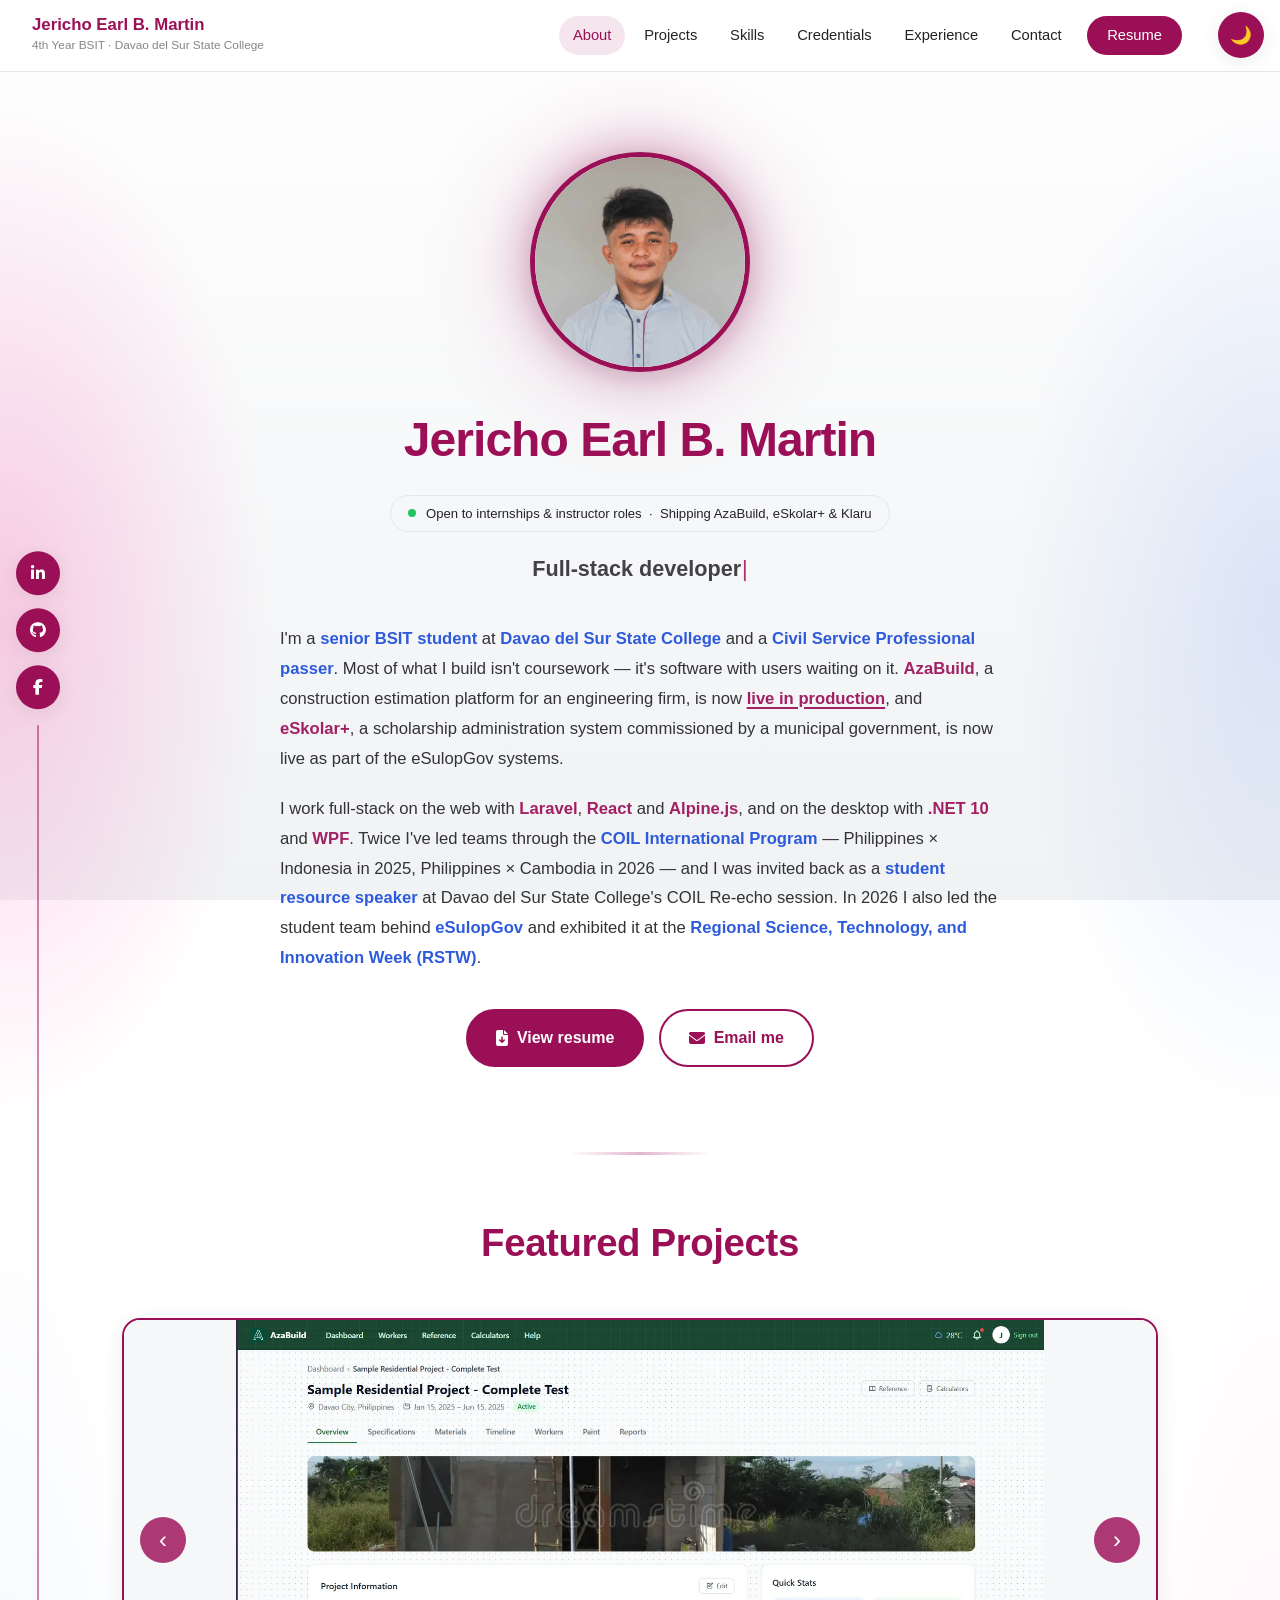
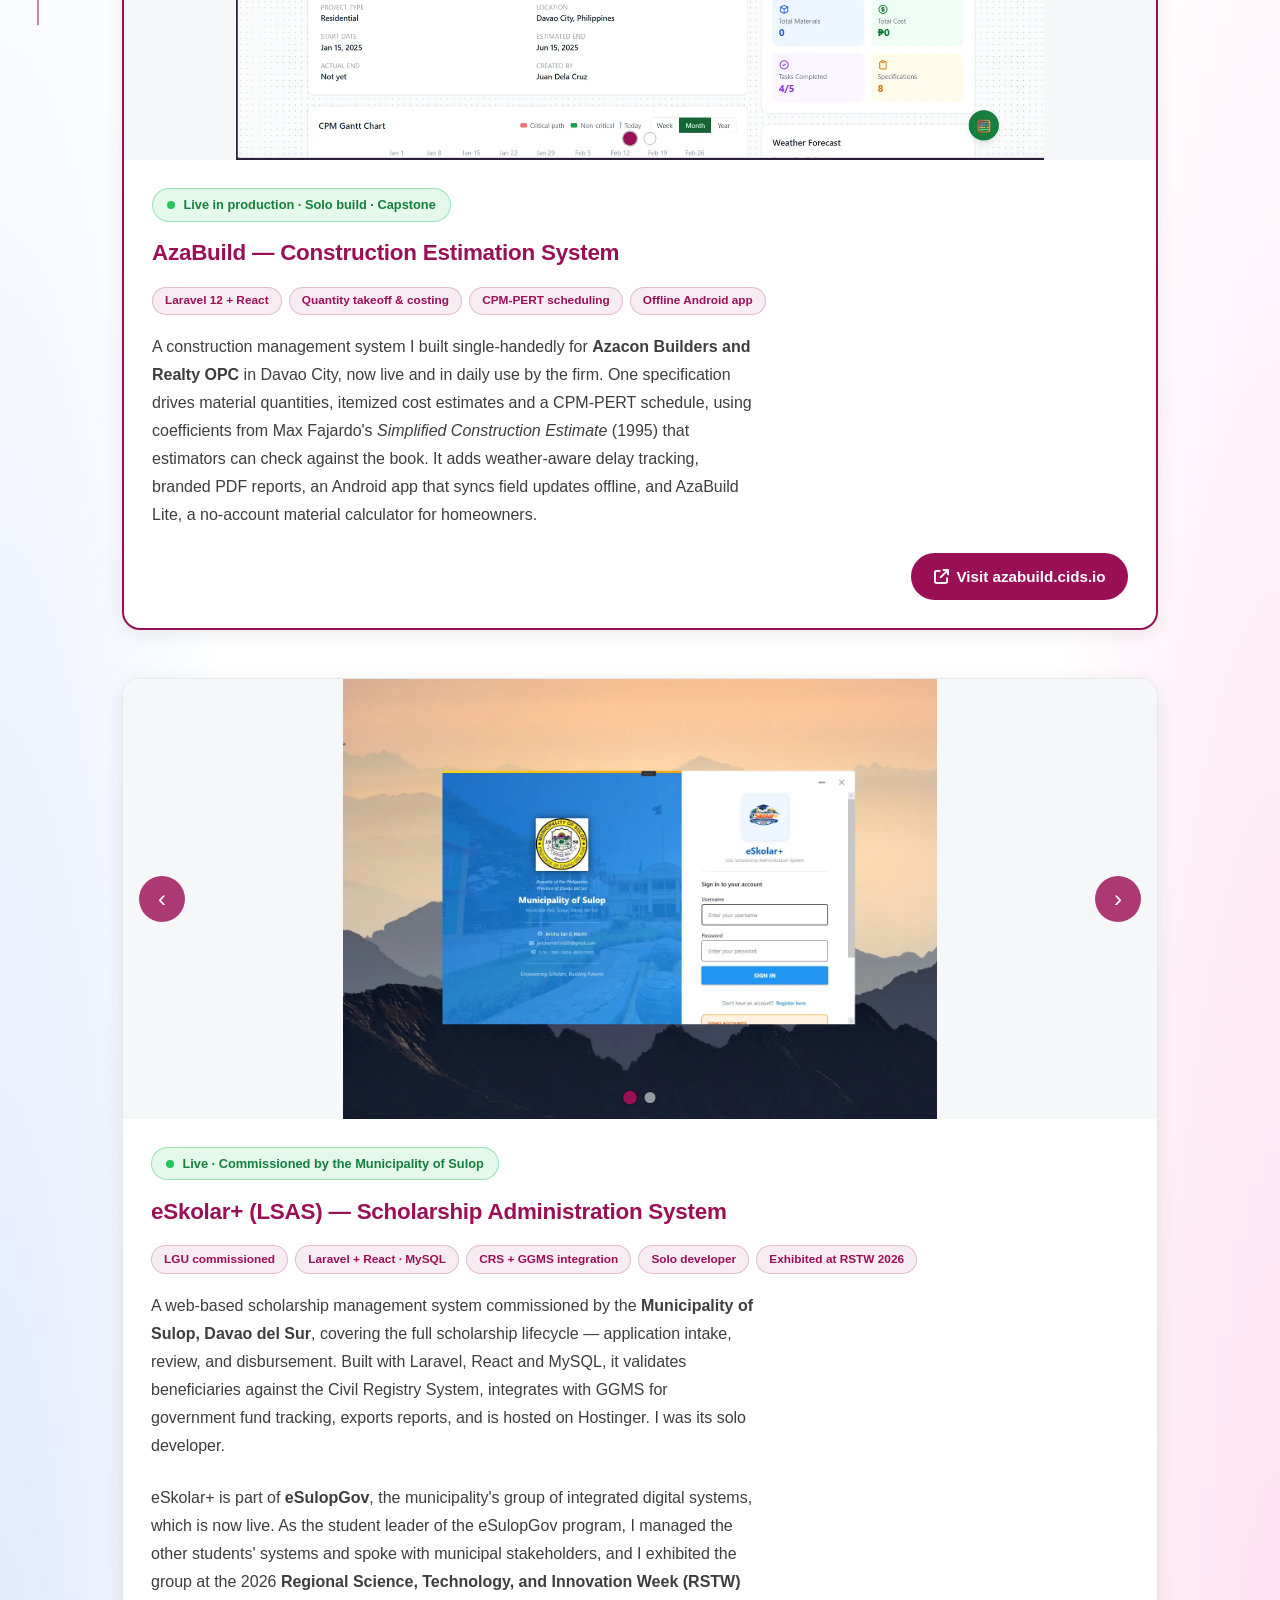
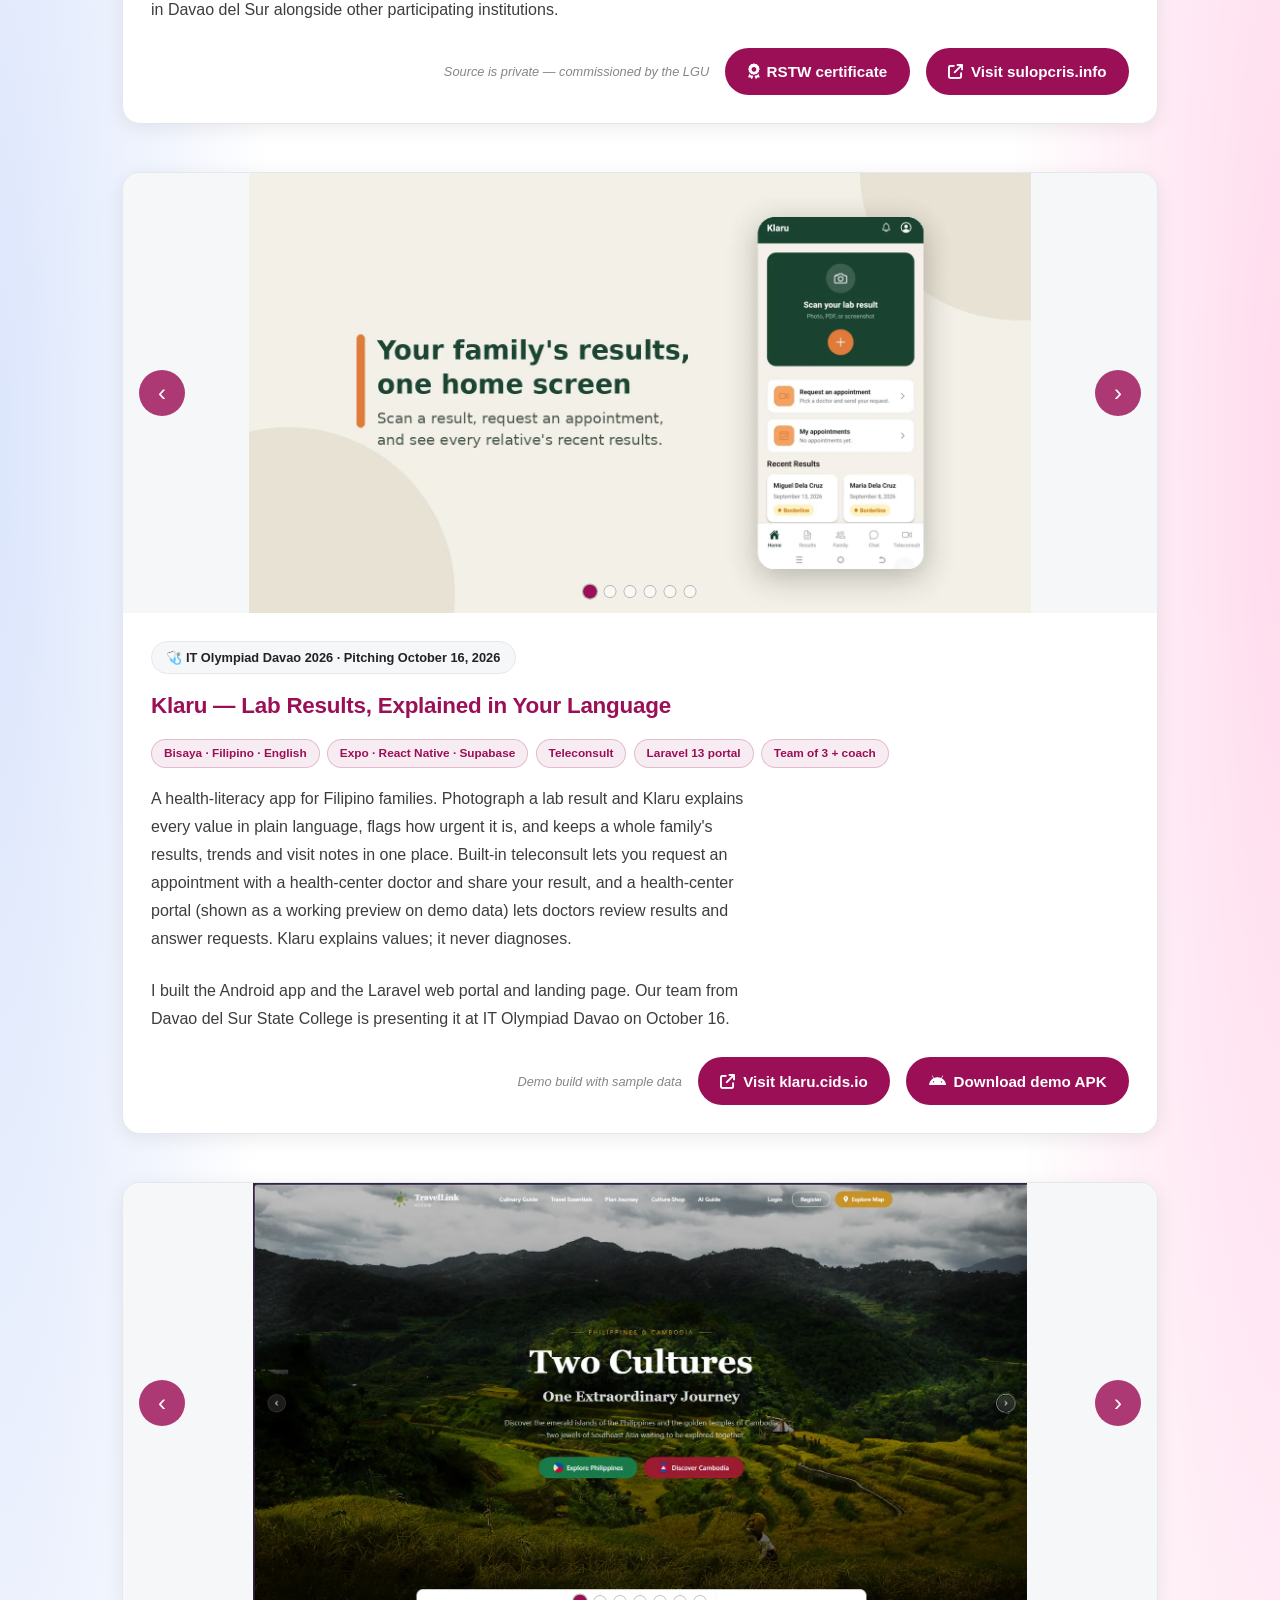
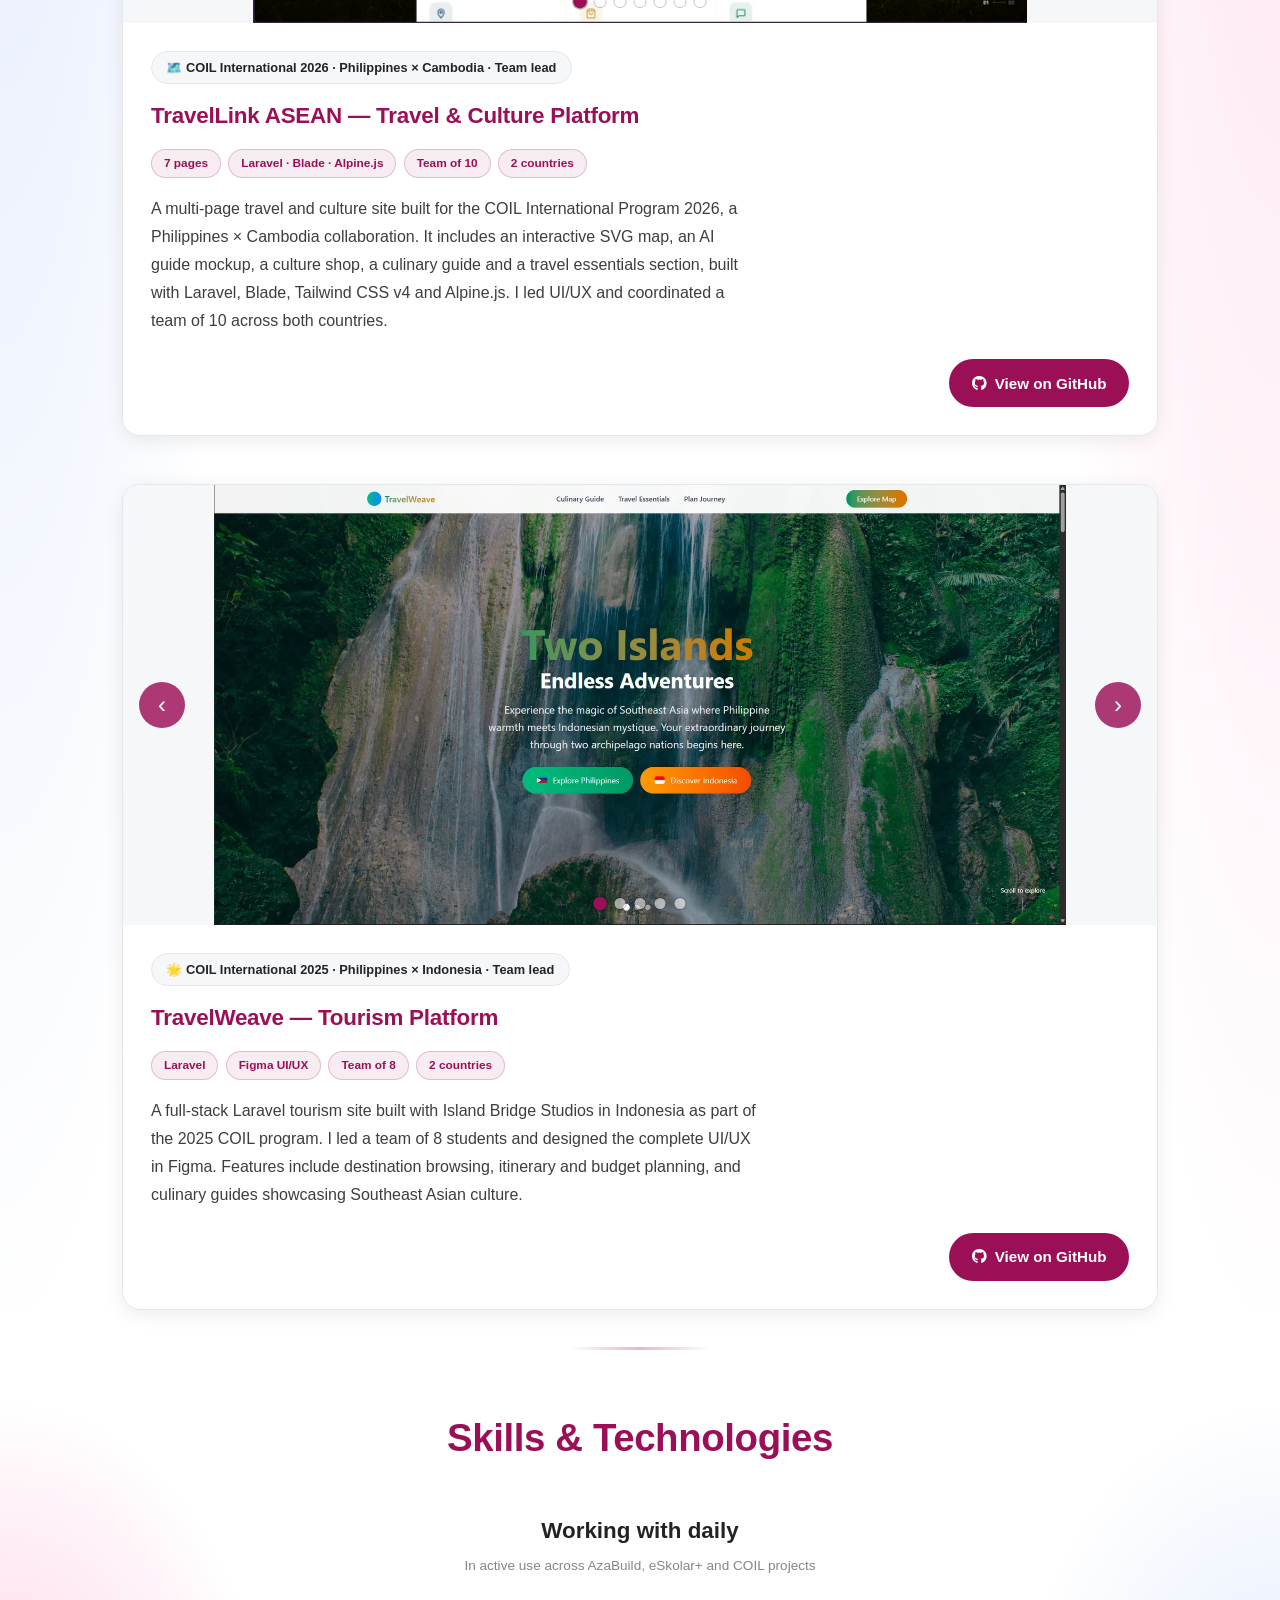
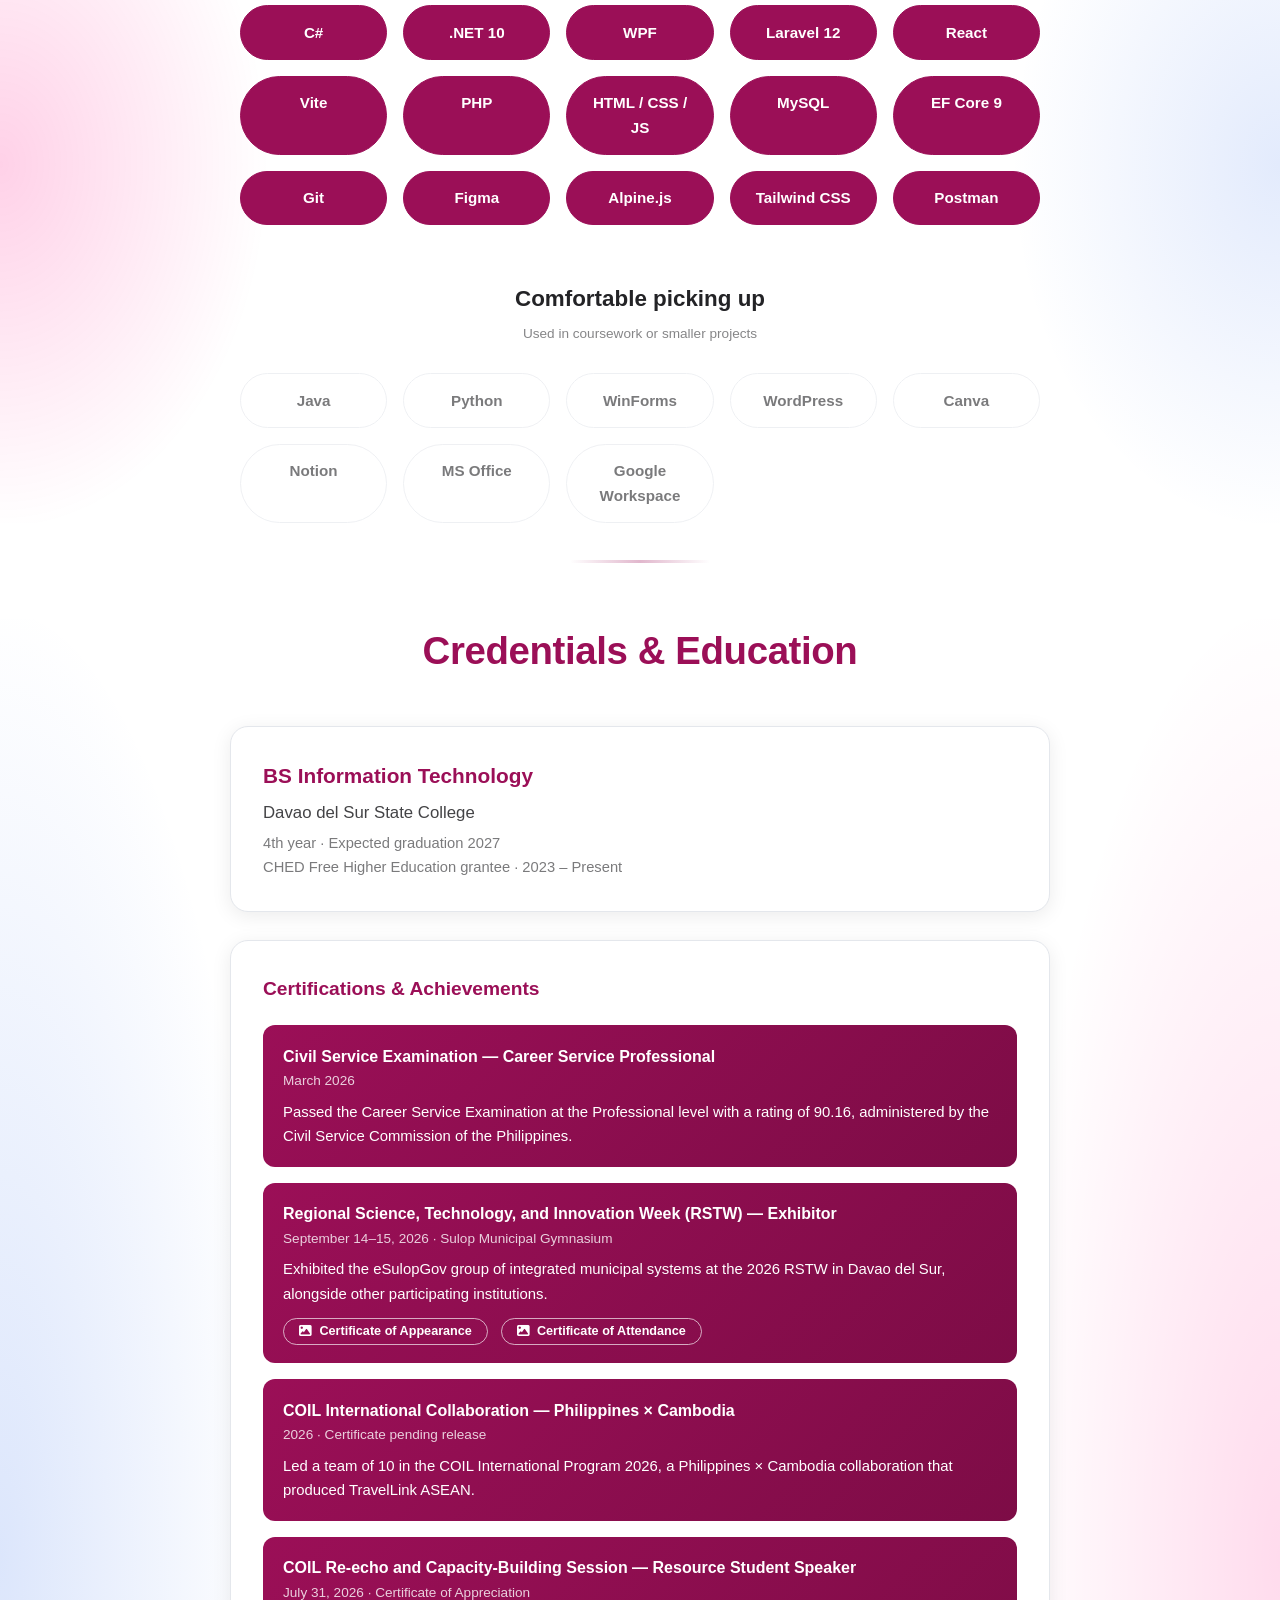
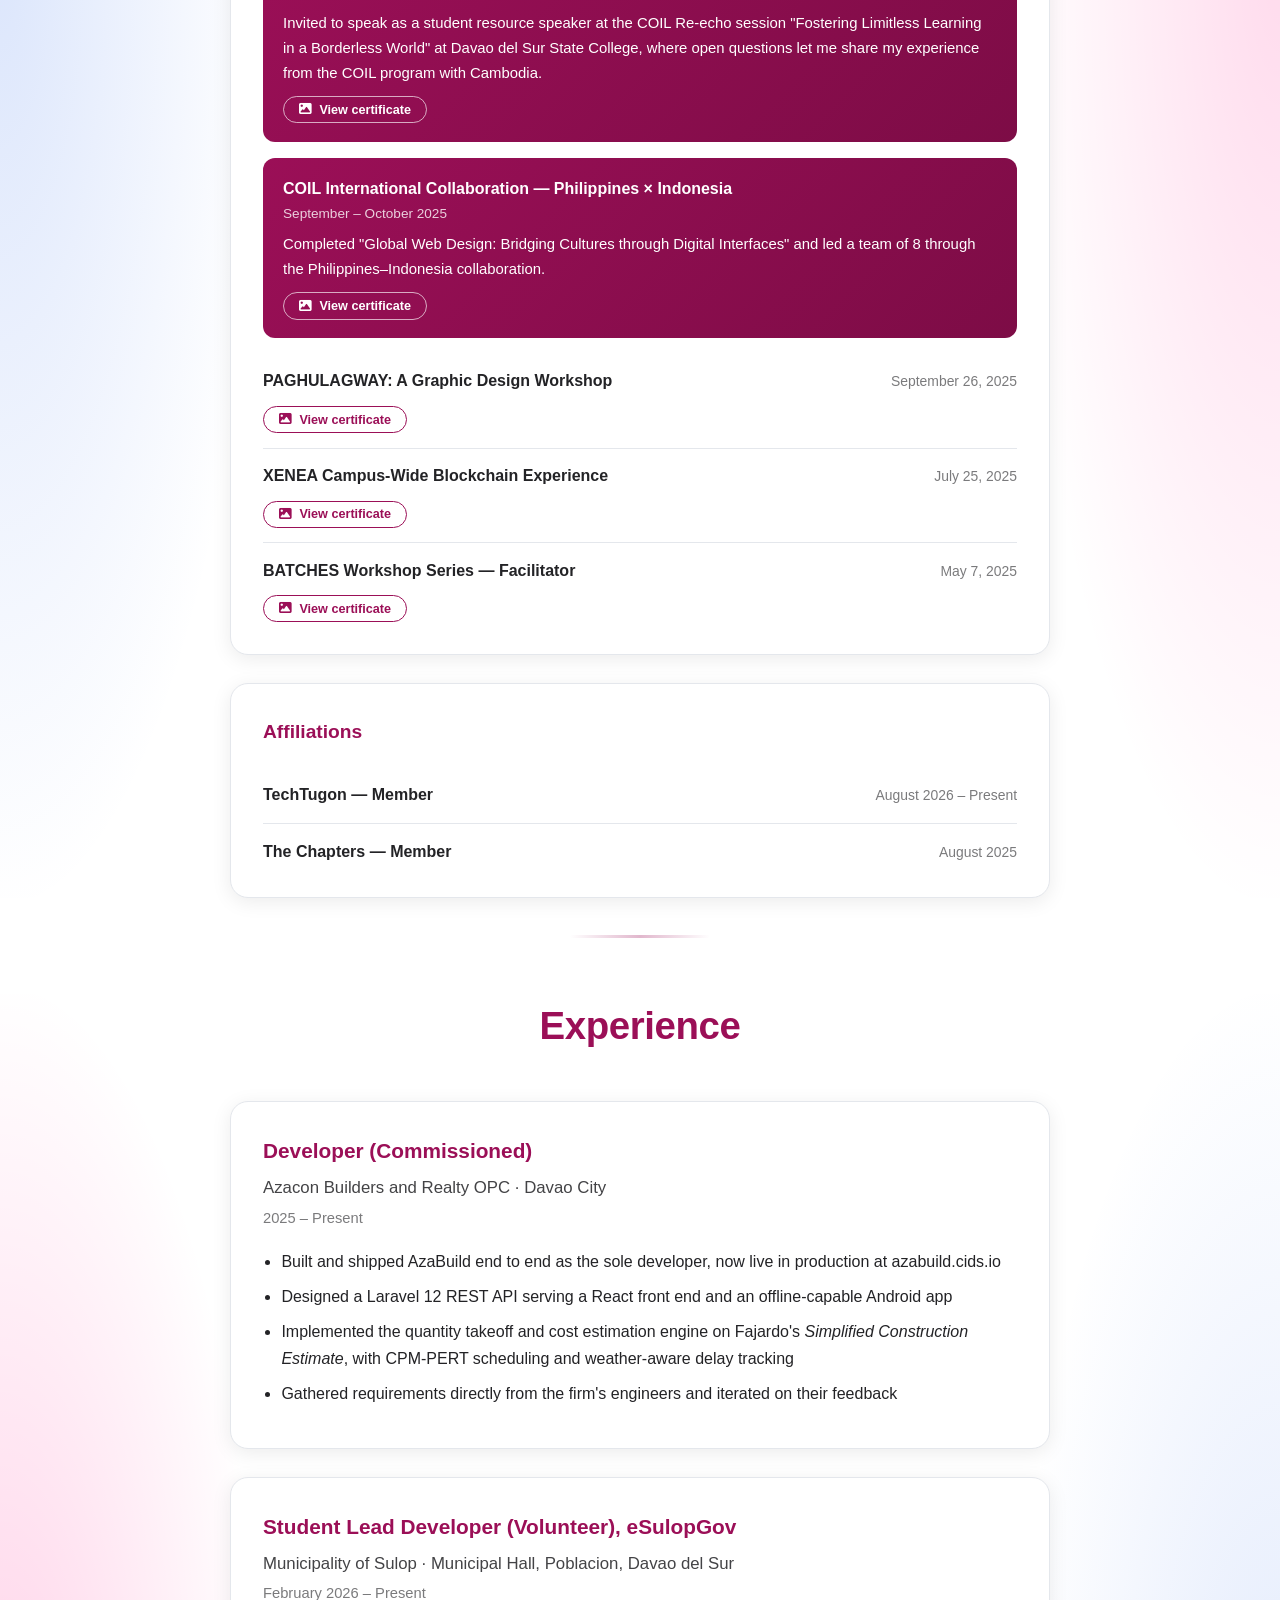
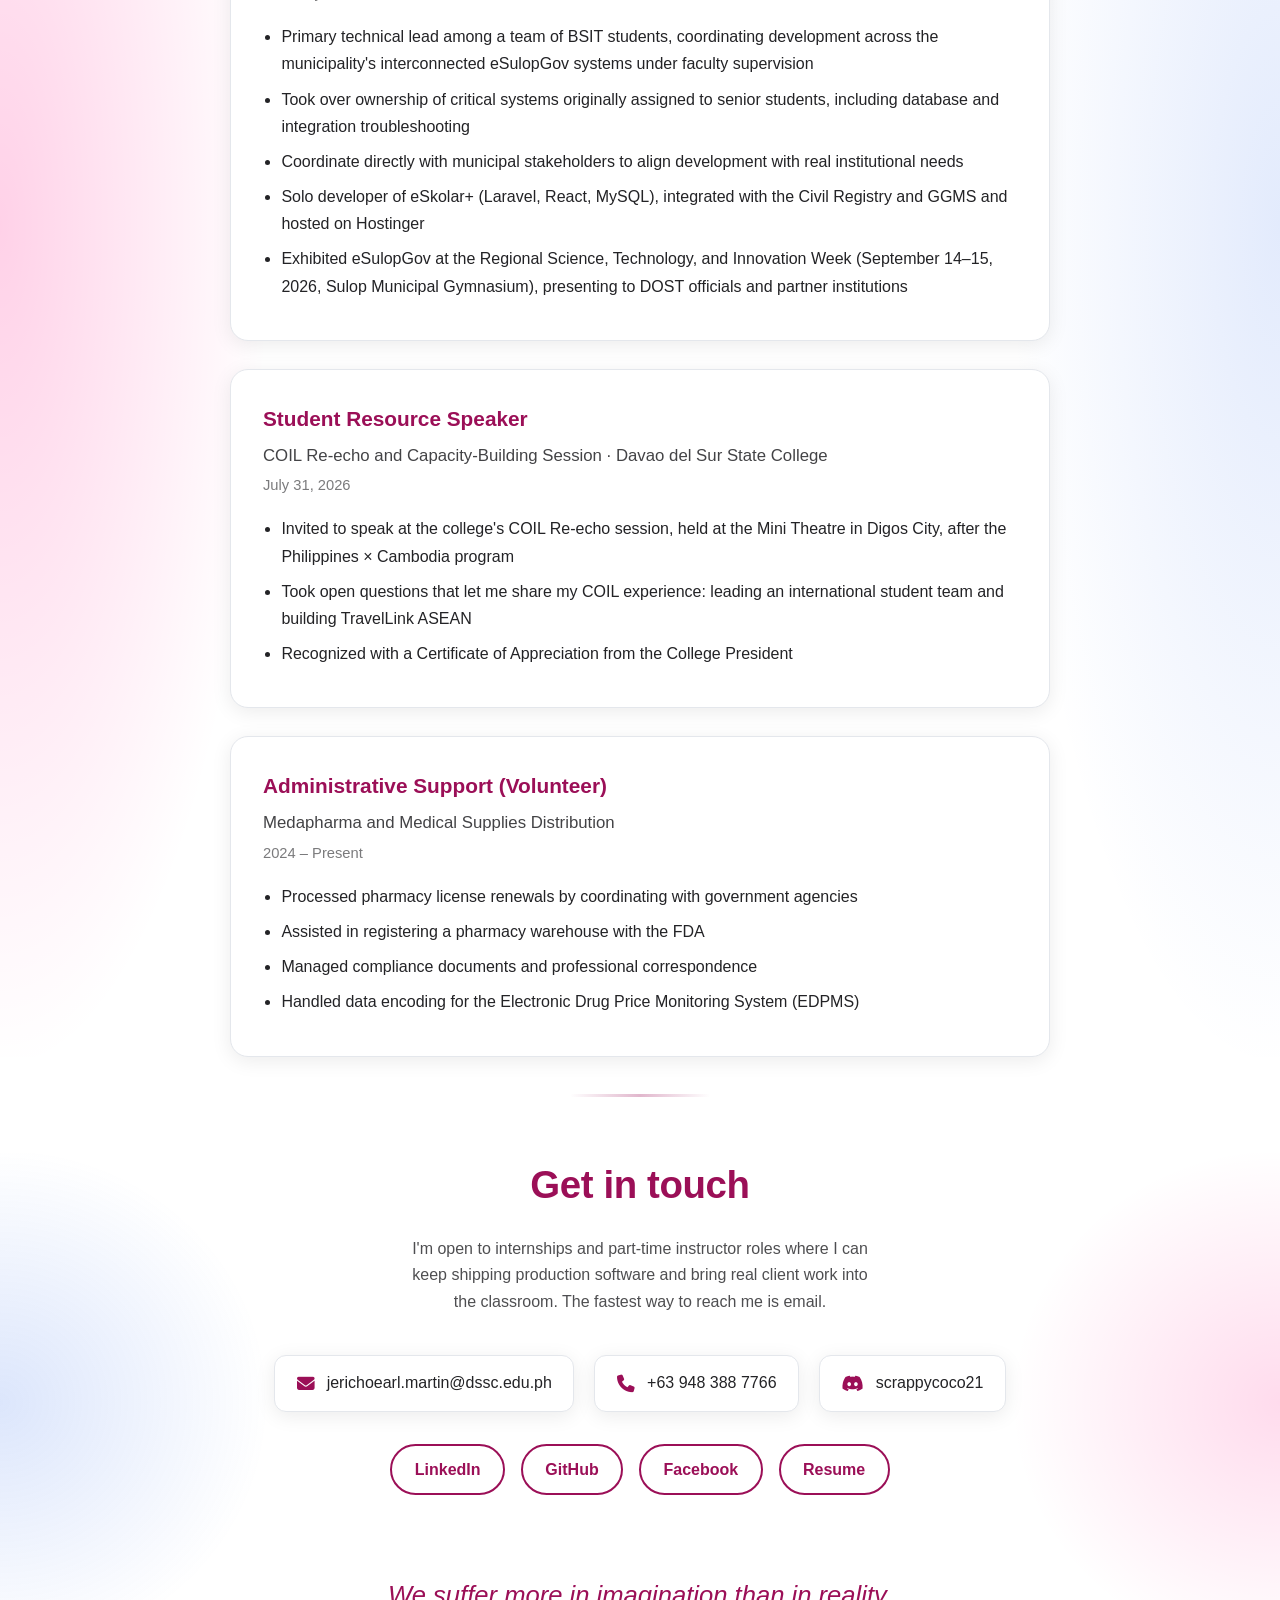
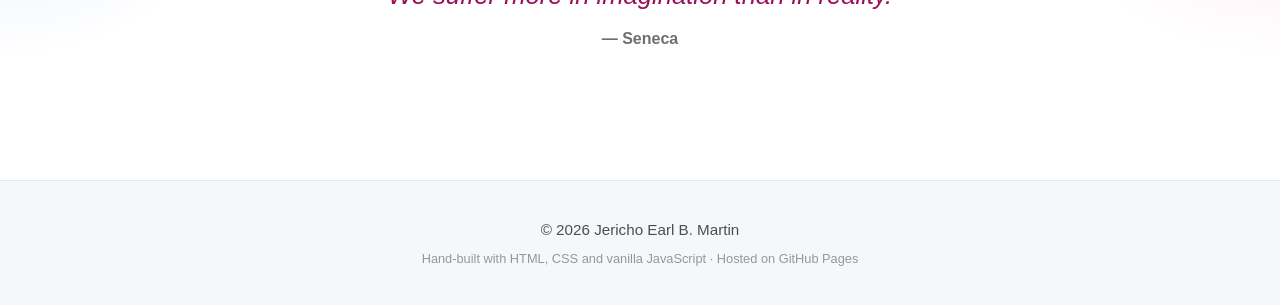
==== index.html @ 73b81e33 "Optimize and reorganize images into projects/ and certs/" ====
<!DOCTYPE html>
<html lang="en">

<head>
    <meta charset="UTF-8">
    <meta name="viewport" content="width=device-width, initial-scale=1.0">

    <title>Jericho Earl B. Martin — Full-Stack Developer & BSIT Student</title>
    <meta name="description"
        content="Portfolio of Jericho Earl B. Martin, a 4th-year BSIT student from Davao del Sur State College building production systems for a construction firm and a local government unit. Laravel, React, Alpine.js.">
    <meta name="author" content="Jericho Earl B. Martin">
    <link rel="canonical" href="https://martinnitram21.github.io/">

    <!-- Link preview (LinkedIn, Facebook, Messenger, X) -->
    <meta property="og:type" content="website">
    <meta property="og:title" content="Jericho Earl B. Martin — Full-Stack Developer & BSIT Student">
    <meta property="og:description"
        content="Building production systems for real clients: a construction estimation platform and an LGU scholarship system. Laravel · React · Alpine.js.">
    <meta property="og:image" content="resource/profile/portrait.jpg">
    <meta property="og:url" content="https://martinnitram21.github.io/">
    <meta name="twitter:card" content="summary_large_image">

    <!-- Inline favicon so there is no 404 and no extra file to host -->
    <link rel="icon"
        href="data:image/svg+xml,<svg xmlns='http://www.w3.org/2000/svg' viewBox='0 0 100 100'><rect width='100' height='100' rx='22' fill='%239b0f57'/><text x='50' y='71' font-size='58' font-family='Segoe UI,sans-serif' font-weight='700' fill='white' text-anchor='middle'>JM</text></svg>">

    <link rel="preconnect" href="https://cdnjs.cloudflare.com" crossorigin>
    <link rel="stylesheet" href="https://cdnjs.cloudflare.com/ajax/libs/font-awesome/6.4.0/css/all.min.css">
    <link rel="stylesheet" href="style.css">
</head>

<body>
    <a href="#main" class="skip-link">Skip to content</a>

    <!-- Navigation Bar -->
    <nav class="navbar" aria-label="Main">
        <div class="nav-brand">
            <a href="#hero">Jericho Earl B. Martin</a>
            <span class="nav-brand-sub">4th Year BSIT · Davao del Sur State College</span>
        </div>

        <button class="nav-toggle" id="navToggle" aria-expanded="false" aria-controls="navLinks"
            aria-label="Open menu">
            <i class="fas fa-bars" aria-hidden="true"></i>
        </button>

        <div class="nav-links" id="navLinks">
            <a href="#hero" class="nav-link">About</a>
            <a href="#projects" class="nav-link">Projects</a>
            <a href="#skills" class="nav-link">Skills</a>
            <a href="#certifications" class="nav-link">Credentials</a>
            <a href="#experience" class="nav-link">Experience</a>
            <a href="#contact" class="nav-link">Contact</a>
            <a href="resource/ResumeDA.pdf" class="nav-link resume-nav" target="_blank"
                rel="noopener noreferrer">Resume</a>
        </div>
    </nav>

    <!-- Theme Toggle -->
    <header class="header">
        <button class="theme-toggle" id="themeToggle" aria-label="Switch to dark theme" title="Switch theme">
            <span aria-hidden="true">🌙</span>
        </button>
    </header>

    <!-- Social Media Sidebar -->
    <nav class="social-sidebar" aria-label="Social profiles">
        <a href="https://www.linkedin.com/in/jericho-earl-martin-7262a8362/" class="social-link" title="LinkedIn"
            aria-label="LinkedIn profile" target="_blank" rel="noopener noreferrer">
            <i class="fab fa-linkedin-in" aria-hidden="true"></i>
        </a>
        <a href="https://github.com/Martinnitram21" class="social-link" title="GitHub" aria-label="GitHub profile"
            target="_blank" rel="noopener noreferrer">
            <i class="fab fa-github" aria-hidden="true"></i>
        </a>
        <a href="https://www.facebook.com/jericho.earl.martin/" class="social-link" title="Facebook"
            aria-label="Facebook profile" target="_blank" rel="noopener noreferrer">
            <i class="fab fa-facebook-f" aria-hidden="true"></i>
        </a>
    </nav>

    <main class="main-content" id="main">

        <!-- Hero -->
        <section class="hero section" id="hero">
            <div class="hero-content">
                <img src="resource/profile/portrait.jpg" alt="Portrait of Jericho Earl B. Martin" class="profile-picture"
                    width="250" height="250" fetchpriority="high">
                <h1>Jericho Earl B. Martin</h1>
                <div class="status-badge">
                    <span class="status-dot" aria-hidden="true"></span>
                    Open to internships &amp; instructor roles &nbsp;·&nbsp; Shipping AzaBuild, eSkolar+ &amp; Klaru
                </div>
                <p class="hero-role"><span id="typed-text"></span><span class="cursor" aria-hidden="true">|</span></p>

                <div class="hero-description">
                    <p>I'm a <span class="highlight-keyword">senior BSIT student</span> at
                        <span class="highlight-keyword">Davao del Sur State College</span> and a
                        <span class="highlight-keyword">Civil Service Professional passer</span>.
                        Most of what I build isn't coursework — it's software with users waiting on it.
                        <span class="highlight-tech">AzaBuild</span>, a construction estimation platform for an
                        engineering firm, is now
                        <a href="https://azabuild.cids.io" target="_blank" rel="noopener noreferrer"
                            class="inline-link">live in production</a>, and
                        <span class="highlight-tech">eSkolar+</span>, a scholarship administration system
                        commissioned by a municipal government, is now live as part of the eSulopGov systems.
                    </p>
                    <p>I work full-stack on the web with <span class="highlight-tech">Laravel</span>,
                        <span class="highlight-tech">React</span> and <span class="highlight-tech">Alpine.js</span>,
                        and on the desktop with <span class="highlight-tech">.NET 10</span> and
                        <span class="highlight-tech">WPF</span>. Twice I've led teams through the
                        <span class="highlight-keyword">COIL International Program</span> —
                        Philippines × Indonesia in 2025, Philippines × Cambodia in 2026 — and I was invited
                        back as a <span class="highlight-keyword">student resource speaker</span> at
                        Davao del Sur State College's COIL Re-echo session. In 2026 I also
                        led the student team behind <span class="highlight-keyword">eSulopGov</span> and exhibited
                        it at the <span class="highlight-keyword">Regional Science, Technology, and Innovation
                            Week (RSTW)</span>.
                    </p>
                </div>

                <div class="hero-actions">
                    <a href="resource/ResumeDA.pdf" class="btn btn-primary" target="_blank" rel="noopener noreferrer">
                        <i class="fas fa-file-arrow-down" aria-hidden="true"></i> View resume
                    </a>
                    <a href="mailto:jerichoearl.martin@dssc.edu.ph" class="btn btn-ghost">
                        <i class="fas fa-envelope" aria-hidden="true"></i> Email me
                    </a>
                </div>
            </div>
        </section>

        <!-- Projects -->
        <section class="projects section" id="projects">
            <h2 class="section-title">Featured Projects</h2>
            <div class="projects-grid">

                <!-- AzaBuild -->
                <article class="featured-project is-flagship">
                    <div class="project-carousel">
                        <div class="carousel-container" id="carousel-azabuild">
                            <div class="carousel-slide">
                                <img src="resource/projects/azabuild/azabuild-1.webp" alt="AzaBuild project dashboard" loading="lazy">
                            </div>
                            <div class="carousel-slide">
                                <img src="resource/projects/azabuild/azabuild-2.webp" alt="AzaBuild cost estimator screen" loading="lazy">
                            </div>
                        </div>
                        <button class="carousel-btn prev" data-carousel="azabuild" data-dir="-1"
                            aria-label="Previous AzaBuild screenshot">‹</button>
                        <button class="carousel-btn next" data-carousel="azabuild" data-dir="1"
                            aria-label="Next AzaBuild screenshot">›</button>
                        <div class="carousel-indicators" id="indicators-azabuild"></div>
                    </div>
                    <div class="project-content">
                        <span class="project-badge badge-live">
                            <span class="live-dot" aria-hidden="true"></span> Live in production · Solo build · Capstone
                        </span>
                        <h3 class="project-title">AzaBuild — Construction Estimation System</h3>
                        <div class="project-stats">
                            <span>Laravel 12 + React</span>
                            <span>Quantity takeoff &amp; costing</span>
                            <span>CPM-PERT scheduling</span>
                            <span>Offline Android app</span>
                        </div>
                        <p class="project-description">
                            A construction management system I built single-handedly for
                            <strong>Azacon Builders and Realty OPC</strong> in Davao City, now live and in daily
                            use by the firm. One specification drives material quantities, itemized cost estimates
                            and a CPM-PERT schedule, using coefficients from Max Fajardo's <em>Simplified
                                Construction Estimate</em> (1995) that estimators can check against the book. It adds
                            weather-aware delay tracking, branded PDF reports, an Android app that syncs field
                            updates offline, and AzaBuild Lite, a no-account material calculator for homeowners.
                        </p>
                        <div class="project-links">
                            <a href="https://azabuild.cids.io" class="project-link" target="_blank"
                                rel="noopener noreferrer">
                                <i class="fas fa-arrow-up-right-from-square" aria-hidden="true"></i> Visit azabuild.cids.io
                            </a>
                        </div>
                    </div>
                </article>

                <!-- eSkolar+ -->
                <article class="featured-project">
                    <div class="project-carousel">
                        <div class="carousel-container" id="carousel-eskolar">
                            <div class="carousel-slide">
                                <img src="resource/projects/eskolar/eskolar-1.webp" alt="eSkolar+ administrator dashboard" loading="lazy">
                            </div>
                            <div class="carousel-slide">
                                <img src="resource/projects/eskolar/eskolar-2.webp" alt="eSkolar+ disbursements screen" loading="lazy">
                            </div>
                        </div>
                        <button class="carousel-btn prev" data-carousel="eskolar" data-dir="-1"
                            aria-label="Previous eSkolar+ screenshot">‹</button>
                        <button class="carousel-btn next" data-carousel="eskolar" data-dir="1"
                            aria-label="Next eSkolar+ screenshot">›</button>
                        <div class="carousel-indicators" id="indicators-eskolar"></div>
                    </div>
                    <div class="project-content">
                        <span class="project-badge badge-live">
                            <span class="live-dot" aria-hidden="true"></span> Live · Commissioned by the Municipality of Sulop
                        </span>
                        <h3 class="project-title">eSkolar+ (LSAS) — Scholarship Administration System</h3>
                        <div class="project-stats">
                            <span>LGU commissioned</span>
                            <span>Laravel + React · MySQL</span>
                            <span>CRS + GGMS integration</span>
                            <span>Solo developer</span>
                            <span>Exhibited at RSTW 2026</span>
                        </div>
                        <p class="project-description">
                            A web-based scholarship management system commissioned by the
                            <strong>Municipality of Sulop, Davao del Sur</strong>, covering the full scholarship
                            lifecycle — application intake, review, and disbursement. Built with Laravel, React and
                            MySQL, it validates beneficiaries against the Civil Registry System, integrates with
                            GGMS for government fund tracking, exports reports, and is hosted on Hostinger. I was
                            its solo developer.
                        </p>
                        <p class="project-description">
                            eSkolar+ is part of <strong>eSulopGov</strong>, the municipality's group of integrated
                            digital systems, which is now live. As the student leader of the eSulopGov program, I
                            managed the other students' systems and spoke with municipal stakeholders, and I
                            exhibited the group at the 2026 <strong>Regional Science, Technology, and Innovation
                                Week (RSTW)</strong> in Davao del Sur alongside other participating institutions.
                        </p>
                        <div class="project-links">
                            <span class="repo-note">Source is private — commissioned by the LGU</span>
                            <a href="resource/certs/cert-rstw-appearance.webp" class="project-link" target="_blank"
                                rel="noopener noreferrer">
                                <i class="fas fa-award" aria-hidden="true"></i> RSTW certificate
                            </a>
                            <a href="https://sulopcris.info/" class="project-link" target="_blank"
                                rel="noopener noreferrer">
                                <i class="fas fa-arrow-up-right-from-square" aria-hidden="true"></i> Visit sulopcris.info
                            </a>
                        </div>
                    </div>
                </article>

                <!-- Klaru -->
                <article class="featured-project">
                    <div class="project-carousel">
                        <div class="carousel-container" id="carousel-klaru">
                            <div class="carousel-slide">
                                <img src="resource/projects/klaru/klaru-1.webp" alt="Klaru home screen with a scan button, appointment shortcuts and recent results for family members" loading="lazy">
                            </div>
                            <div class="carousel-slide">
                                <img src="resource/projects/klaru/klaru-2.webp" alt="Klaru scan screen with camera, gallery and PDF upload and optional questions before the test" loading="lazy">
                            </div>
                            <div class="carousel-slide">
                                <img src="resource/projects/klaru/klaru-3.webp" alt="Klaru result screen showing a summary and Critical urgency flags for fasting glucose and HbA1c" loading="lazy">
                            </div>
                            <div class="carousel-slide">
                                <img src="resource/projects/klaru/klaru-4.webp" alt="Klaru lab history with a fasting glucose trend chart and a doctor visit note" loading="lazy">
                            </div>
                            <div class="carousel-slide">
                                <img src="resource/projects/klaru/klaru-5.webp" alt="Klaru teleconsult screen listing an available doctor with a request appointment button" loading="lazy">
                            </div>
                            <div class="carousel-slide">
                                <img src="resource/projects/klaru/klaru-6.webp" alt="Klaru health-center portal review queue in Connected Mode preview with demo data" loading="lazy">
                            </div>
                        </div>
                        <button class="carousel-btn prev" data-carousel="klaru" data-dir="-1"
                            aria-label="Previous Klaru screenshot">‹</button>
                        <button class="carousel-btn next" data-carousel="klaru" data-dir="1"
                            aria-label="Next Klaru screenshot">›</button>
                        <div class="carousel-indicators" id="indicators-klaru"></div>
                    </div>
                    <div class="project-content">
                        <span class="project-badge">🩺 IT Olympiad Davao 2026 · Pitching October 16, 2026</span>
                        <h3 class="project-title">Klaru — Lab Results, Explained in Your Language</h3>
                        <div class="project-stats">
                            <span>Bisaya · Filipino · English</span>
                            <span>Expo · React Native · Supabase</span>
                            <span>Teleconsult</span>
                            <span>Laravel 13 portal</span>
                            <span>Team of 3 + coach</span>
                        </div>
                        <p class="project-description">
                            A health-literacy app for Filipino families. Photograph a lab result and Klaru explains
                            every value in plain language, flags how urgent it is, and keeps a whole family's results,
                            trends and visit notes in one place. Built-in teleconsult lets you request an appointment
                            with a health-center doctor and share your result, and a health-center portal (shown
                            as a working preview on demo data) lets doctors review results and answer requests.
                            Klaru explains values; it never diagnoses.
                        </p>
                        <p class="project-description">
                            I built the Android app and the Laravel web portal and landing page. Our team from Davao
                            del Sur State College is presenting it at IT Olympiad Davao on October 16.
                        </p>
                        <div class="project-links">
                            <span class="repo-note">Demo build with sample data</span>
                            <a href="https://klaru.cids.io" class="project-link" target="_blank"
                                rel="noopener noreferrer">
                                <i class="fas fa-arrow-up-right-from-square" aria-hidden="true"></i> Visit klaru.cids.io
                            </a>
                            <a href="https://github.com/Martinnitram21/klaru-releases/releases/download/v1.0.0/klaru.apk"
                                class="project-link" rel="noopener noreferrer">
                                <i class="fab fa-android" aria-hidden="true"></i> Download demo APK
                            </a>
                        </div>
                    </div>
                </article>

                <!-- TravelLink ASEAN -->
                <article class="featured-project">
                    <div class="project-carousel">
                        <div class="carousel-container" id="carousel-travellink">
                            <div class="carousel-slide">
                                <img src="resource/projects/travellink/travellink-1.webp" alt="TravelLink ASEAN homepage" loading="lazy">
                            </div>
                            <div class="carousel-slide">
                                <img src="resource/projects/travellink/travellink-2.webp" alt="TravelLink ASEAN culinary guide"
                                    loading="lazy">
                            </div>
                            <div class="carousel-slide">
                                <img src="resource/projects/travellink/travellink-3.webp" alt="TravelLink ASEAN interactive map"
                                    loading="lazy">
                            </div>
                            <div class="carousel-slide">
                                <img src="resource/projects/travellink/travellink-4.webp" alt="TravelLink ASEAN culture shop"
                                    loading="lazy">
                            </div>
                            <div class="carousel-slide">
                                <img src="resource/projects/travellink/travellink-5.webp" alt="TravelLink ASEAN AI guide" loading="lazy">
                            </div>
                            <div class="carousel-slide">
                                <img src="resource/projects/travellink/travellink-6.webp" alt="TravelLink ASEAN journey planner"
                                    loading="lazy">
                            </div>
                            <div class="carousel-slide">
                                <img src="resource/projects/travellink/travellink-7.webp" alt="TravelLink ASEAN travel essentials"
                                    loading="lazy">
                            </div>
                        </div>
                        <button class="carousel-btn prev" data-carousel="travellink" data-dir="-1"
                            aria-label="Previous TravelLink screenshot">‹</button>
                        <button class="carousel-btn next" data-carousel="travellink" data-dir="1"
                            aria-label="Next TravelLink screenshot">›</button>
                        <div class="carousel-indicators" id="indicators-travellink"></div>
                    </div>
                    <div class="project-content">
                        <span class="project-badge">🗺️ COIL International 2026 · Philippines × Cambodia · Team
                            lead</span>
                        <h3 class="project-title">TravelLink ASEAN — Travel &amp; Culture Platform</h3>
                        <div class="project-stats">
                            <span>7 pages</span>
                            <span>Laravel · Blade · Alpine.js</span>
                            <span>Team of 10</span>
                            <span>2 countries</span>
                        </div>
                        <p class="project-description">
                            A multi-page travel and culture site built for the COIL International Program 2026,
                            a Philippines × Cambodia collaboration. It includes an interactive SVG map, an AI
                            guide mockup, a culture shop, a culinary guide and a travel essentials section,
                            built with Laravel, Blade, Tailwind CSS v4 and Alpine.js. I led UI/UX and
                            coordinated a team of 10 across both countries.
                        </p>
                        <div class="project-links">
                            <a href="https://github.com/Martinnitram21" class="project-link" target="_blank"
                                rel="noopener noreferrer">
                                <i class="fab fa-github" aria-hidden="true"></i> View on GitHub
                            </a>
                        </div>
                    </div>
                </article>

                <!-- TravelWeave -->
                <article class="featured-project">
                    <div class="project-carousel">
                        <div class="carousel-container" id="carousel-travelweave">
                            <div class="carousel-slide">
                                <img src="resource/projects/travelweave/travelweave-1.webp" alt="TravelWeave homepage" loading="lazy">
                            </div>
                            <div class="carousel-slide">
                                <img src="resource/projects/travelweave/travelweave-2.webp" alt="TravelWeave destinations" loading="lazy">
                            </div>
                            <div class="carousel-slide">
                                <img src="resource/projects/travelweave/travelweave-3.webp" alt="TravelWeave itinerary planner"
                                    loading="lazy">
                            </div>
                            <div class="carousel-slide">
                                <img src="resource/projects/travelweave/travelweave-4.webp" alt="TravelWeave culinary guide" loading="lazy">
                            </div>
                            <div class="carousel-slide">
                                <img src="resource/projects/travelweave/travelweave-5.webp" alt="TravelWeave map" loading="lazy">
                            </div>
                        </div>
                        <button class="carousel-btn prev" data-carousel="travelweave" data-dir="-1"
                            aria-label="Previous TravelWeave screenshot">‹</button>
                        <button class="carousel-btn next" data-carousel="travelweave" data-dir="1"
                            aria-label="Next TravelWeave screenshot">›</button>
                        <div class="carousel-indicators" id="indicators-travelweave"></div>
                    </div>
                    <div class="project-content">
                        <span class="project-badge">🌟 COIL International 2025 · Philippines × Indonesia · Team
                            lead</span>
                        <h3 class="project-title">TravelWeave — Tourism Platform</h3>
                        <div class="project-stats">
                            <span>Laravel</span>
                            <span>Figma UI/UX</span>
                            <span>Team of 8</span>
                            <span>2 countries</span>
                        </div>
                        <p class="project-description">
                            A full-stack Laravel tourism site built with Island Bridge Studios in Indonesia as
                            part of the 2025 COIL program. I led a team of 8 students and designed the complete
                            UI/UX in Figma. Features include destination browsing, itinerary and budget
                            planning, and culinary guides showcasing Southeast Asian culture.
                        </p>
                        <div class="project-links">
                            <a href="https://github.com/Lanxxxe/coil-project" class="project-link" target="_blank"
                                rel="noopener noreferrer">
                                <i class="fab fa-github" aria-hidden="true"></i> View on GitHub
                            </a>
                        </div>
                    </div>
                </article>

            </div>
        </section>

        <!-- Skills -->
        <section class="skills section" id="skills">
            <h2 class="section-title">Skills &amp; Technologies</h2>

            <div class="skill-category">
                <h3 class="category-title">Working with daily</h3>
                <p class="category-subtitle">In active use across AzaBuild, eSkolar+ and COIL projects</p>
                <div class="skills-grid">
                    <div class="skill-tag">C#</div>
                    <div class="skill-tag">.NET 10</div>
                    <div class="skill-tag">WPF</div>
                    <div class="skill-tag">Laravel 12</div>
                    <div class="skill-tag">React</div>
                    <div class="skill-tag">Vite</div>
                    <div class="skill-tag">PHP</div>
                    <div class="skill-tag">HTML / CSS / JS</div>
                    <div class="skill-tag">MySQL</div>
                    <div class="skill-tag">EF Core 9</div>
                    <div class="skill-tag">Git</div>
                    <div class="skill-tag">Figma</div>
                    <div class="skill-tag">Alpine.js</div>
                    <div class="skill-tag">Tailwind CSS</div>
                    <div class="skill-tag">Postman</div>
                </div>
            </div>

            <div class="skill-category">
                <h3 class="category-title">Comfortable picking up</h3>
                <p class="category-subtitle">Used in coursework or smaller projects</p>
                <div class="skills-grid">
                    <div class="skill-tag muted">Java</div>
                    <div class="skill-tag muted">Python</div>
                    <div class="skill-tag muted">WinForms</div>
                    <div class="skill-tag muted">WordPress</div>
                    <div class="skill-tag muted">Canva</div>
                    <div class="skill-tag muted">Notion</div>
                    <div class="skill-tag muted">MS Office</div>
                    <div class="skill-tag muted">Google Workspace</div>
                </div>
            </div>
        </section>

        <!-- Certifications & Education -->
        <section class="education section" id="certifications">
            <h2 class="section-title">Credentials &amp; Education</h2>
            <div class="education-content">

                <div class="education-item">
                    <div class="education-header">
                        <div class="education-degree">BS Information Technology</div>
                        <div class="education-school">Davao del Sur State College</div>
                        <div class="education-date">4th year · Expected graduation 2027</div>
                        <div class="education-date">CHED Free Higher Education grantee · 2023 – Present</div>
                    </div>
                </div>

                <div class="education-item">
                    <div class="certifications">
                        <h3>Certifications &amp; Achievements</h3>

                        <div class="cert-item cert-highlight">
                            <div class="cert-name">Civil Service Examination — Career Service Professional</div>
                            <div class="cert-date">March 2026</div>
                            <p class="cert-blurb">
                                Passed the Career Service Examination at the Professional level with a rating of
                                90.16, administered by the Civil Service Commission of the Philippines.
                            </p>
                        </div>

                        <div class="cert-item cert-highlight">
                            <div class="cert-name">Regional Science, Technology, and Innovation Week (RSTW) — Exhibitor</div>
                            <div class="cert-date">September 14–15, 2026 · Sulop Municipal Gymnasium</div>
                            <p class="cert-blurb">
                                Exhibited the eSulopGov group of integrated municipal systems at the 2026 RSTW in
                                Davao del Sur, alongside other participating institutions.
                            </p>
                            <button class="cert-view-btn" type="button"
                                data-cert-src="resource/certs/cert-rstw-appearance.webp"
                                data-cert-caption="Certificate of Appearance — 2026 Regional Science, Technology, and Innovation Week in Davao del Sur">
                                <i class="fas fa-image" aria-hidden="true"></i> Certificate of Appearance
                            </button>
                            <button class="cert-view-btn" type="button"
                                data-cert-src="resource/certs/cert-rstw-attendance.webp"
                                data-cert-caption="Certificate of Attendance — 2026 Regional Science, Technology, and Innovation Week in Davao del Sur">
                                <i class="fas fa-image" aria-hidden="true"></i> Certificate of Attendance
                            </button>
                        </div>

                        <div class="cert-item cert-highlight">
                            <div class="cert-name">COIL International Collaboration — Philippines × Cambodia</div>
                            <div class="cert-date">2026 · Certificate pending release</div>
                            <p class="cert-blurb">
                                Led a team of 10 in the COIL International Program 2026, a Philippines × Cambodia
                                collaboration that produced TravelLink ASEAN.
                            </p>
                        </div>

                        <div class="cert-item cert-highlight">
                            <div class="cert-name">COIL Re-echo and Capacity-Building Session — Resource Student Speaker</div>
                            <div class="cert-date">July 31, 2026 · Certificate of Appreciation</div>
                            <p class="cert-blurb">
                                Invited to speak as a student resource speaker at the COIL Re-echo session
                                &quot;Fostering Limitless Learning in a Borderless World&quot; at Davao del Sur State
                                College, where open questions let me share my experience from the COIL program with
                                Cambodia.
                            </p>
                            <button class="cert-view-btn" type="button"
                                data-cert-src="resource/certs/cert-re-echo.webp"
                                data-cert-caption="COIL Re-echo and Capacity-Building Session · Resource Student Speaker · July 31, 2026">
                                <i class="fas fa-image" aria-hidden="true"></i> View certificate
                            </button>
                        </div>

                        <div class="cert-item cert-highlight">
                            <div class="cert-name">COIL International Collaboration — Philippines × Indonesia</div>
                            <div class="cert-date">September – October 2025</div>
                            <p class="cert-blurb">
                                Completed "Global Web Design: Bridging Cultures through Digital Interfaces" and
                                led a team of 8 through the Philippines–Indonesia collaboration.
                            </p>
                            <button class="cert-view-btn" type="button"
                                data-cert-src="resource/certs/cert-coil-2025.webp"
                                data-cert-caption="COIL International Collaboration · September–October 2025">
                                <i class="fas fa-image" aria-hidden="true"></i> View certificate
                            </button>
                        </div>

                        <div class="cert-item">
                            <div class="cert-row">
                                <span class="cert-name">PAGHULAGWAY: A Graphic Design Workshop</span>
                                <span class="cert-date">September 26, 2025</span>
                            </div>
                            <button class="cert-view-btn" type="button"
                                data-cert-src="resource/certs/cert-paghulagway.webp"
                                data-cert-caption="PAGHULAGWAY: A Graphic Design Workshop · September 26, 2025">
                                <i class="fas fa-image" aria-hidden="true"></i> View certificate
                            </button>
                        </div>

                        <div class="cert-item">
                            <div class="cert-row">
                                <span class="cert-name">XENEA Campus-Wide Blockchain Experience</span>
                                <span class="cert-date">July 25, 2025</span>
                            </div>
                            <button class="cert-view-btn" type="button"
                                data-cert-src="resource/certs/cert-xenea.webp"
                                data-cert-caption="XENEA Campus-Wide Blockchain Experience · July 25, 2025">
                                <i class="fas fa-image" aria-hidden="true"></i> View certificate
                            </button>
                        </div>

                        <div class="cert-item">
                            <div class="cert-row">
                                <span class="cert-name">BATCHES Workshop Series — Facilitator</span>
                                <span class="cert-date">May 7, 2025</span>
                            </div>
                            <button class="cert-view-btn" type="button"
                                data-cert-src="resource/certs/cert-batches.webp"
                                data-cert-caption="BATCHES Workshop Series · May 7, 2025">
                                <i class="fas fa-image" aria-hidden="true"></i> View certificate
                            </button>
                        </div>
                    </div>
                </div>

                <div class="education-item">
                    <div class="certifications">
                        <h3>Affiliations</h3>

                        <div class="cert-item">
                            <div class="cert-row">
                                <span class="cert-name">TechTugon — Member</span>
                                <span class="cert-date">August 2026 – Present</span>
                            </div>
                        </div>

                        <div class="cert-item">
                            <div class="cert-row">
                                <span class="cert-name">The Chapters — Member</span>
                                <span class="cert-date">August 2025</span>
                            </div>
                        </div>
                    </div>
                </div>

            </div>
        </section>

        <!-- Experience -->
        <section class="experience section" id="experience">
            <h2 class="section-title">Experience</h2>
            <div class="experience-content">

                <div class="experience-item">
                    <div class="experience-header">
                        <div class="experience-title">Developer (Commissioned)</div>
                        <div class="experience-company">Azacon Builders and Realty OPC · Davao City</div>
                        <div class="experience-date">2025 – Present</div>
                    </div>
                    <div class="experience-description">
                        <ul>
                            <li>Built and shipped AzaBuild end to end as the sole developer, now live in production
                                at azabuild.cids.io</li>
                            <li>Designed a Laravel 12 REST API serving a React front end and an offline-capable
                                Android app</li>
                            <li>Implemented the quantity takeoff and cost estimation engine on Fajardo's
                                <em>Simplified Construction Estimate</em>, with CPM-PERT scheduling and weather-aware
                                delay tracking</li>
                            <li>Gathered requirements directly from the firm's engineers and iterated on their
                                feedback</li>
                        </ul>
                    </div>
                </div>

                <div class="experience-item">
                    <div class="experience-header">
                        <div class="experience-title">Student Lead Developer (Volunteer), eSulopGov</div>
                        <div class="experience-company">Municipality of Sulop · Municipal Hall, Poblacion, Davao del Sur</div>
                        <div class="experience-date">February 2026 – Present</div>
                    </div>
                    <div class="experience-description">
                        <ul>
                            <li>Primary technical lead among a team of BSIT students, coordinating development across
                                the municipality's interconnected eSulopGov systems under faculty supervision</li>
                            <li>Took over ownership of critical systems originally assigned to senior students,
                                including database and integration troubleshooting</li>
                            <li>Coordinate directly with municipal stakeholders to align development with real
                                institutional needs</li>
                            <li>Solo developer of eSkolar+ (Laravel, React, MySQL), integrated with the Civil Registry
                                and GGMS and hosted on Hostinger</li>
                            <li>Exhibited eSulopGov at the Regional Science, Technology, and Innovation Week
                                (September 14–15, 2026, Sulop Municipal Gymnasium), presenting to DOST officials and
                                partner institutions</li>
                        </ul>
                    </div>
                </div>

                <div class="experience-item">
                    <div class="experience-header">
                        <div class="experience-title">Student Resource Speaker</div>
                        <div class="experience-company">COIL Re-echo and Capacity-Building Session · Davao del Sur State College</div>
                        <div class="experience-date">July 31, 2026</div>
                    </div>
                    <div class="experience-description">
                        <ul>
                            <li>Invited to speak at the college's COIL Re-echo session, held at the Mini Theatre in
                                Digos City, after the Philippines × Cambodia program</li>
                            <li>Took open questions that let me share my COIL experience: leading an international
                                student team and building TravelLink ASEAN</li>
                            <li>Recognized with a Certificate of Appreciation from the College President</li>
                        </ul>
                    </div>
                </div>

                <div class="experience-item">
                    <div class="experience-header">
                        <div class="experience-title">Administrative Support (Volunteer)</div>
                        <div class="experience-company">Medapharma and Medical Supplies Distribution</div>
                        <div class="experience-date">2024 – Present</div>
                    </div>
                    <div class="experience-description">
                        <ul>
                            <li>Processed pharmacy license renewals by coordinating with government agencies</li>
                            <li>Assisted in registering a pharmacy warehouse with the FDA</li>
                            <li>Managed compliance documents and professional correspondence</li>
                            <li>Handled data encoding for the Electronic Drug Price Monitoring System (EDPMS)</li>
                        </ul>
                    </div>
                </div>

            </div>
        </section>

        <!-- Contact -->
        <section class="contact section" id="contact">
            <h2 class="section-title">Get in touch</h2>
            <p class="contact-intro">
                I'm open to internships and part-time instructor roles where I can keep shipping production
                software and bring real client work into the classroom. The fastest way to reach me is email.
            </p>

            <div class="contact-info">
                <a class="contact-item" href="mailto:jerichoearl.martin@dssc.edu.ph">
                    <i class="fas fa-envelope" aria-hidden="true"></i>
                    <span class="contact-detail">jerichoearl.martin@dssc.edu.ph</span>
                </a>
                <a class="contact-item" href="tel:+639483887766">
                    <i class="fas fa-phone" aria-hidden="true"></i>
                    <span class="contact-detail">+63 948 388 7766</span>
                </a>
                <div class="contact-item">
                    <i class="fab fa-discord" aria-hidden="true"></i>
                    <span class="contact-detail">scrappycoco21</span>
                </div>
            </div>

            <div class="contact-links">
                <a href="https://www.linkedin.com/in/jericho-earl-martin-7262a8362/" class="contact-link"
                    target="_blank" rel="noopener noreferrer">LinkedIn</a>
                <a href="https://github.com/Martinnitram21" class="contact-link" target="_blank"
                    rel="noopener noreferrer">GitHub</a>
                <a href="https://www.facebook.com/jericho.earl.martin/" class="contact-link" target="_blank"
                    rel="noopener noreferrer">Facebook</a>
                <a href="resource/ResumeDA.pdf" class="contact-link" target="_blank"
                    rel="noopener noreferrer">Resume</a>
            </div>

            <figure class="quote-box">
                <blockquote class="quote-text">We suffer more in imagination than in reality.</blockquote>
                <figcaption class="quote-author">— Seneca</figcaption>
            </figure>
        </section>

    </main>

    <!-- Back to Top -->
    <a href="#hero" id="backToTop" class="back-to-top" aria-label="Back to top">
        <i class="fas fa-arrow-up" aria-hidden="true"></i>
    </a>

    <!-- Footer -->
    <footer class="footer">
        <div class="footer-content">
            <p class="copyright">© <span id="year">2026</span> Jericho Earl B. Martin</p>
            <p class="footer-built">Hand-built with HTML, CSS and vanilla JavaScript · Hosted on GitHub Pages</p>
        </div>
    </footer>

    <!-- Lightbox -->
    <div class="lightbox" id="lightbox" role="dialog" aria-modal="true" aria-label="Certificate viewer">
        <div class="lightbox-inner">
            <img class="lightbox-img" id="lightboxImg" src="" alt="">
            <span class="lightbox-caption" id="lightboxCaption"></span>
        </div>
        <button class="lightbox-close" id="lightboxClose" aria-label="Close certificate viewer">&times;</button>
    </div>

    <script src="script.js" defer></script>
</body>

</html>
---- style.css ----
/* ==========================================================================
   Jericho Earl B. Martin — Portfolio
   ========================================================================== */

*,
*::before,
*::after {
  margin: 0;
  padding: 0;
  box-sizing: border-box;
}

:root {
  --primary-color: #9b0f57;
  --primary-hover: #7d0c46;
  --bg-color: #ffffff;
  --bg-gradient: linear-gradient(to bottom, #ffffff, #f0f2f4);
  --text-color: #232326;
  --secondary-bg: #f6f7f9;
  --card-bg: #ffffff;
  --border-color: #e4e7ec;
  --shadow: 0 4px 20px rgba(0, 0, 0, 0.08);
  --shadow-lg: 0 14px 40px rgba(0, 0, 0, 0.12);
  --transition: 0.28s ease;
  --accent-rgb: 155, 15, 87;
  --glow-magenta-rgb: 255, 0, 127;
  --glow-blue-rgb: 37, 99, 235;
  --link-blue: #1d4ed8;
  --nav-h: 72px;
  --radius-lg: 18px;
  --radius-pill: 999px;
}

[data-theme="dark"] {
  --primary-color: #e0468f;
  --primary-hover: #f06aa6;
  --bg-color: #131315;
  --bg-gradient: var(--bg-color);
  --text-color: #f2f2f4;
  --secondary-bg: #1c1c1f;
  --card-bg: #1e1e22;
  --border-color: #34343a;
  --shadow: 0 4px 20px rgba(0, 0, 0, 0.45);
  --shadow-lg: 0 14px 40px rgba(0, 0, 0, 0.55);
  --accent-rgb: 224, 70, 143;
  --glow-magenta-rgb: 255, 51, 153;
  --glow-blue-rgb: 59, 130, 246;
  --link-blue: #93b5f6;
}

html {
  scroll-behavior: smooth;
  scroll-padding-top: calc(var(--nav-h) + 16px);
}

body {
  font-family: "Segoe UI", Tahoma, Geneva, Verdana, sans-serif;
  line-height: 1.65;
  color: var(--text-color);
  background: var(--bg-gradient);
  background-attachment: fixed;
  overflow-x: hidden;
  transition:
    background-color var(--transition),
    color var(--transition);
}

/* Visible keyboard focus everywhere */
:focus-visible {
  outline: 3px solid var(--primary-color);
  outline-offset: 3px;
  border-radius: 6px;
}

.skip-link {
  position: absolute;
  left: -9999px;
  top: 0;
  z-index: 2000;
  background: var(--primary-color);
  color: #fff;
  padding: 0.75rem 1.25rem;
  border-radius: 0 0 8px 0;
  text-decoration: none;
  font-weight: 600;
}

.skip-link:focus {
  left: 0;
}

/* ── Navigation ─────────────────────────────────────── */
.navbar {
  background: color-mix(in srgb, var(--bg-color) 88%, transparent);
  backdrop-filter: blur(12px);
  padding: 0.85rem 2rem;
  display: flex;
  justify-content: space-between;
  align-items: center;
  gap: 1rem;
  border-bottom: 1px solid var(--border-color);
  position: sticky;
  top: 0;
  z-index: 100;
  min-height: var(--nav-h);
}

.nav-brand a {
  color: var(--primary-color);
  font-size: 1.05rem;
  font-weight: 700;
  text-decoration: none;
  display: block;
  line-height: 1.25;
}

.nav-brand-sub {
  display: block;
  font-size: 0.74rem;
  opacity: 0.55;
  font-weight: 500;
}

.nav-links {
  display: flex;
  gap: 0.35rem;
  align-items: center;
  margin-right: 66px;
}

.nav-link {
  color: var(--text-color);
  text-decoration: none;
  font-weight: 500;
  font-size: 0.92rem;
  padding: 0.45rem 0.85rem;
  border-radius: var(--radius-pill);
  transition:
    color var(--transition),
    background-color var(--transition);
}

.nav-link:hover {
  color: var(--primary-color);
  background: var(--secondary-bg);
}

.nav-link.active {
  color: var(--primary-color);
  background: rgba(var(--accent-rgb), 0.1);
}

.resume-nav,
.resume-nav.active {
  background: var(--primary-color);
  color: #fff;
  padding: 0.45rem 1.25rem;
  margin-left: 0.4rem;
}

.resume-nav:hover {
  background: var(--primary-hover);
  color: #fff;
}

.nav-toggle {
  display: none;
  background: none;
  border: 1px solid var(--border-color);
  color: var(--text-color);
  width: 42px;
  height: 42px;
  border-radius: 10px;
  font-size: 1.1rem;
  cursor: pointer;
  margin-right: 60px;
}

/* ── Theme toggle ───────────────────────────────────── */
.header {
  position: fixed;
  top: 12px;
  right: 16px;
  z-index: 1000;
}

.theme-toggle {
  background: var(--primary-color);
  border: none;
  color: #fff;
  width: 46px;
  height: 46px;
  border-radius: 50%;
  cursor: pointer;
  font-size: 1.1rem;
  box-shadow: var(--shadow);
  transition: transform var(--transition);
}

.theme-toggle:hover {
  transform: scale(1.08);
}

/* ── Social sidebar ─────────────────────────────────── */
.social-sidebar {
  position: fixed;
  left: 0;
  top: 70%;
  transform: translateY(-50%);
  z-index: 99;
  display: flex;
  flex-direction: column;
  gap: 0.8rem;
  padding: 1rem;
}

.social-sidebar::after {
  content: "";
  position: absolute;
  left: 50%;
  bottom: -100vh;
  width: 2px;
  height: 100vh;
  background: var(--primary-color);
  transform: translateX(-50%);
  opacity: 0.5;
}

.social-link {
  width: 44px;
  height: 44px;
  background: var(--primary-color);
  color: #fff;
  border-radius: 50%;
  display: flex;
  align-items: center;
  justify-content: center;
  text-decoration: none;
  box-shadow: var(--shadow);
  transition:
    transform var(--transition),
    background-color var(--transition);
}

.social-link:hover {
  transform: translateX(4px) scale(1.08);
  background: var(--primary-hover);
}

/* ── Layout ─────────────────────────────────────────── */
.main-content {
  margin: 0 auto;
  max-width: 1100px;
  padding: 2rem;
}

.section {
  margin-bottom: 6rem;
  position: relative;
  isolation: isolate;
}

.section:not(:last-of-type)::after {
  content: "";
  position: absolute;
  left: 50%;
  transform: translateX(-50%);
  bottom: -2.5rem;
  width: 140px;
  height: 3px;
  background: linear-gradient(
    90deg,
    transparent,
    var(--primary-color),
    transparent
  );
  opacity: 0.3;
  border-radius: var(--radius-pill);
}

.section::before {
  content: "";
  position: absolute;
  inset: 0 auto;
  top: 0;
  bottom: 0;
  left: 50%;
  width: 100vw;
  transform: translateX(-50%);
  pointer-events: none;
  z-index: -1;
}

.section:nth-of-type(odd)::before {
  background:
    radial-gradient(
      35% 85% at 0% 50%,
      rgba(var(--glow-magenta-rgb), 0.18),
      rgba(var(--glow-magenta-rgb), 0) 60%
    ),
    radial-gradient(
      35% 85% at 100% 50%,
      rgba(var(--glow-blue-rgb), 0.13),
      rgba(var(--glow-blue-rgb), 0) 60%
    );
}

.section:nth-of-type(even)::before {
  background:
    radial-gradient(
      35% 85% at 0% 50%,
      rgba(var(--glow-blue-rgb), 0.16),
      rgba(var(--glow-blue-rgb), 0) 60%
    ),
    radial-gradient(
      35% 85% at 100% 50%,
      rgba(var(--glow-magenta-rgb), 0.14),
      rgba(var(--glow-magenta-rgb), 0) 60%
    );
}

/* Scroll reveal (replaces the ScrollReveal CDN library) */
.reveal {
  opacity: 0;
  transform: translateY(26px);
  transition:
    opacity 0.7s ease,
    transform 0.7s ease;
}

.reveal.is-visible {
  opacity: 1;
  transform: none;
}

.section-title {
  font-size: clamp(1.9rem, 4vw, 2.4rem);
  margin-bottom: 2.75rem;
  color: var(--primary-color);
  text-align: center;
  letter-spacing: -0.01em;
}

/* ── Hero ───────────────────────────────────────────── */
.hero {
  min-height: calc(100vh - var(--nav-h));
  display: flex;
  align-items: center;
  justify-content: center;
  text-align: center;
  padding: 3rem 1rem;
}

.hero-content {
  max-width: 720px;
}

.profile-picture {
  width: 220px;
  height: 220px;
  border-radius: 50%;
  object-fit: cover;
  margin: 0 auto 1.75rem;
  display: block;
  border: 5px solid var(--primary-color);
  box-shadow:
    var(--shadow),
    0 0 36px 12px rgba(var(--accent-rgb), 0.22),
    0 0 90px 36px rgba(var(--accent-rgb), 0.1);
}

.hero h1 {
  font-size: clamp(2rem, 6vw, 3rem);
  margin-bottom: 1rem;
  color: var(--primary-color);
  letter-spacing: -0.02em;
}

.hero-role {
  font-size: clamp(1.05rem, 2.5vw, 1.35rem);
  margin-bottom: 2rem;
  min-height: 1.9em;
  font-weight: 600;
  opacity: 0.85;
}

.hero-description {
  margin: 0 auto 2.25rem;
  text-align: left;
}

.hero-description p {
  font-size: 1.04rem;
  line-height: 1.8;
  margin-bottom: 1.25rem;
  opacity: 0.92;
}

.hero-actions {
  display: flex;
  gap: 0.9rem;
  justify-content: center;
  flex-wrap: wrap;
}

/* ── Buttons ────────────────────────────────────────── */
.btn {
  display: inline-flex;
  align-items: center;
  gap: 0.55rem;
  padding: 0.85rem 1.75rem;
  border-radius: var(--radius-pill);
  font-size: 1rem;
  font-weight: 600;
  text-decoration: none;
  cursor: pointer;
  transition:
    transform var(--transition),
    background-color var(--transition),
    box-shadow var(--transition);
}

.btn-primary {
  background: var(--primary-color);
  color: #fff;
  border: 2px solid var(--primary-color);
}

.btn-primary:hover {
  background: var(--primary-hover);
  border-color: var(--primary-hover);
  transform: translateY(-3px);
  box-shadow: 0 8px 22px rgba(var(--accent-rgb), 0.3);
}

.btn-ghost {
  background: transparent;
  color: var(--primary-color);
  border: 2px solid var(--primary-color);
}

.btn-ghost:hover {
  background: var(--primary-color);
  color: #fff;
  transform: translateY(-3px);
}

/* ── Hero text highlights ───────────────────────────── */
.highlight-keyword {
  color: var(--link-blue);
  font-weight: 600;
}

.highlight-tech {
  color: var(--primary-color);
  font-weight: 600;
}

.inline-link {
  color: var(--primary-color);
  font-weight: 600;
  text-decoration: underline;
  text-underline-offset: 3px;
  text-decoration-thickness: 2px;
}

.inline-link:hover {
  color: var(--primary-hover);
}

/* ── Projects ───────────────────────────────────────── */
.projects {
  text-align: center;
}

.projects-grid {
  display: grid;
  grid-template-columns: 1fr;
  gap: 3rem;
}

.featured-project {
  background: var(--card-bg);
  border-radius: var(--radius-lg);
  overflow: hidden;
  box-shadow: var(--shadow);
  border: 1px solid var(--border-color);
  transition:
    transform var(--transition),
    box-shadow var(--transition);
}

.featured-project:hover {
  transform: translateY(-4px);
  box-shadow: var(--shadow-lg);
}

/* Only the flagship project gets the accent frame — hierarchy, not decoration */
.featured-project.is-flagship {
  border: 2px solid var(--primary-color);
}

.project-carousel {
  position: relative;
  width: 100%;
  height: 440px;
  overflow: hidden;
  background: var(--secondary-bg);
}

.carousel-container {
  display: flex;
  transition: transform 0.55s ease-in-out;
  height: 100%;
  will-change: transform;
}

.carousel-slide {
  min-width: 100%;
  height: 100%;
  display: flex;
  align-items: center;
  justify-content: center;
}

.carousel-slide img {
  width: 100%;
  height: 100%;
  object-fit: contain;
}

.carousel-btn {
  position: absolute;
  top: 50%;
  transform: translateY(-50%);
  background: rgba(var(--accent-rgb), 0.82);
  color: #fff;
  border: none;
  width: 46px;
  height: 46px;
  border-radius: 50%;
  cursor: pointer;
  font-size: 1.5rem;
  line-height: 1;
  z-index: 10;
  transition:
    background-color var(--transition),
    transform var(--transition);
}

.carousel-btn:hover {
  background: var(--primary-color);
  transform: translateY(-50%) scale(1.08);
}

.carousel-btn.prev {
  left: 16px;
}

.carousel-btn.next {
  right: 16px;
}

.carousel-indicators {
  position: absolute;
  bottom: 16px;
  left: 50%;
  transform: translateX(-50%);
  display: flex;
  gap: 9px;
  z-index: 10;
}

.indicator {
  width: 11px;
  height: 11px;
  padding: 0;
  border: none;
  border-radius: 50%;
  background: rgba(255, 255, 255, 0.55);
  box-shadow: 0 0 0 1px rgba(0, 0, 0, 0.25);
  cursor: pointer;
  transition:
    background-color var(--transition),
    transform var(--transition);
}

.indicator.active {
  background: var(--primary-color);
  transform: scale(1.25);
}

.project-content {
  padding: 1.75rem;
  text-align: left;
}

.project-badge {
  display: inline-flex;
  align-items: center;
  gap: 0.5rem;
  background: var(--secondary-bg);
  border: 1px solid var(--border-color);
  color: var(--text-color);
  padding: 0.32rem 0.9rem;
  border-radius: var(--radius-pill);
  font-size: 0.8rem;
  font-weight: 600;
  margin-bottom: 0.85rem;
}

.badge-live {
  background: rgba(34, 197, 94, 0.12);
  border-color: rgba(34, 197, 94, 0.4);
  color: #15803d;
}

[data-theme="dark"] .badge-live {
  color: #4ade80;
}

.live-dot {
  width: 8px;
  height: 8px;
  border-radius: 50%;
  background: #22c55e;
  animation: pulse-dot 2s infinite;
}

.project-title {
  font-size: 1.4rem;
  margin-bottom: 0.9rem;
  color: var(--primary-color);
  letter-spacing: -0.01em;
}

.project-stats {
  display: flex;
  flex-wrap: wrap;
  gap: 0.45rem;
  margin-bottom: 1.1rem;
}

.project-stats span {
  font-size: 0.74rem;
  font-weight: 600;
  color: var(--primary-color);
  background: rgba(var(--accent-rgb), 0.08);
  border: 1px solid rgba(var(--accent-rgb), 0.22);
  border-radius: var(--radius-pill);
  padding: 0.22rem 0.75rem;
}

.project-description {
  margin-bottom: 1.5rem;
  opacity: 0.88;
  line-height: 1.75;
  max-width: 68ch;
}

.project-links {
  display: flex;
  align-items: center;
  justify-content: flex-end;
  gap: 1rem;
  flex-wrap: wrap;
}

.project-link {
  background: var(--primary-color);
  color: #fff;
  padding: 0.7rem 1.4rem;
  border-radius: var(--radius-pill);
  text-decoration: none;
  font-weight: 600;
  font-size: 0.95rem;
  display: inline-flex;
  align-items: center;
  gap: 0.5rem;
  transition:
    background-color var(--transition),
    transform var(--transition);
}

.project-link:hover {
  background: var(--primary-hover);
  transform: translateY(-2px);
}

.repo-note {
  font-size: 0.8rem;
  opacity: 0.55;
  font-style: italic;
}

/* ── Skills ─────────────────────────────────────────── */
.skills {
  text-align: center;
}

.skill-category {
  margin-bottom: 3.5rem;
}

.category-title {
  font-size: 1.4rem;
  margin-bottom: 0.3rem;
  color: var(--text-color);
  font-weight: 600;
}

.category-subtitle {
  font-size: 0.85rem;
  opacity: 0.55;
  margin-bottom: 1.75rem;
}

.skills-grid {
  display: grid;
  grid-template-columns: repeat(auto-fit, minmax(140px, 1fr));
  gap: 1rem;
  max-width: 800px;
  margin: 0 auto;
}

.skill-tag {
  background: var(--primary-color);
  color: #fff;
  padding: 0.85rem 1rem;
  border-radius: var(--radius-pill);
  font-weight: 600;
  font-size: 0.95rem;
  border: 1.5px solid var(--primary-color);
  transition:
    transform var(--transition),
    box-shadow var(--transition);
}

.skill-tag:hover {
  transform: translateY(-4px);
  box-shadow: 0 8px 22px rgba(var(--accent-rgb), 0.3);
}

.skill-tag.muted {
  background: transparent;
  border-color: var(--border-color);
  color: var(--text-color);
  opacity: 0.6;
}

.skill-tag.muted:hover {
  opacity: 1;
  border-color: var(--primary-color);
  color: var(--primary-color);
  box-shadow: none;
}

/* ── Education & certifications ─────────────────────── */
.education-content,
.experience-content {
  max-width: 820px;
  margin: 0 auto;
}

.education-item,
.experience-item {
  background: var(--card-bg);
  padding: 2rem;
  border-radius: var(--radius-lg);
  margin-bottom: 1.75rem;
  box-shadow: var(--shadow);
  border: 1px solid var(--border-color);
}

.education-degree,
.experience-title {
  font-size: 1.3rem;
  font-weight: 700;
  color: var(--primary-color);
  margin-bottom: 0.35rem;
}

.education-school,
.experience-company {
  font-size: 1.05rem;
  opacity: 0.85;
  margin-bottom: 0.25rem;
}

.education-date,
.experience-date {
  font-size: 0.92rem;
  opacity: 0.6;
}

.experience-description {
  margin-top: 1.1rem;
}

.experience-description ul {
  padding-left: 1.15rem;
}

.experience-description li {
  margin-bottom: 0.5rem;
  line-height: 1.7;
}

.certifications h3 {
  font-size: 1.2rem;
  color: var(--primary-color);
  margin-bottom: 1.25rem;
}

.cert-item {
  padding: 0.9rem 0;
  border-bottom: 1px solid var(--border-color);
}

.cert-item:last-child {
  border-bottom: none;
  padding-bottom: 0;
}

.cert-row {
  display: flex;
  flex-wrap: wrap;
  align-items: baseline;
  gap: 0.6rem;
  justify-content: space-between;
}

.cert-name {
  font-weight: 700;
}

.cert-date {
  font-size: 0.87rem;
  opacity: 0.6;
}

.cert-blurb {
  margin-top: 0.45rem;
  font-size: 0.93rem;
  line-height: 1.65;
}

.cert-highlight {
  background: linear-gradient(135deg, var(--primary-color), #7d0c46);
  color: #fff;
  padding: 1.15rem 1.25rem;
  border-radius: 12px;
  margin-bottom: 1rem;
  border-bottom: none;
}

.cert-highlight .cert-name,
.cert-highlight .cert-date,
.cert-highlight .cert-blurb {
  color: #fff;
  opacity: 1;
}

.cert-highlight .cert-date {
  opacity: 0.8;
  font-size: 0.85rem;
}

.cert-view-btn {
  display: inline-flex;
  align-items: center;
  gap: 0.45rem;
  margin-top: 0.7rem;
  background: none;
  border: 1px solid var(--primary-color);
  color: var(--primary-color);
  border-radius: var(--radius-pill);
  padding: 0.35rem 0.95rem;
  font-size: 0.79rem;
  font-weight: 600;
  cursor: pointer;
  font-family: inherit;
  transition:
    background-color var(--transition),
    color var(--transition),
    transform var(--transition);
}

.cert-view-btn + .cert-view-btn {
  margin-left: 0.5rem;
}

a.cert-view-btn {
  text-decoration: none;
}

.cert-view-btn:hover {
  background: var(--primary-color);
  color: #fff;
  transform: translateY(-2px);
}

.cert-highlight .cert-view-btn {
  border-color: rgba(255, 255, 255, 0.65);
  color: #fff;
}

.cert-highlight .cert-view-btn:hover {
  background: rgba(255, 255, 255, 0.2);
  color: #fff;
}

/* ── Contact ────────────────────────────────────────── */
.contact {
  text-align: center;
}

.contact-intro {
  max-width: 52ch;
  margin: -1.5rem auto 2.5rem;
  opacity: 0.8;
}

.contact-info {
  display: flex;
  justify-content: center;
  gap: 1.25rem;
  margin-bottom: 2rem;
  flex-wrap: wrap;
}

.contact-item {
  display: flex;
  align-items: center;
  gap: 0.75rem;
  padding: 0.9rem 1.35rem;
  background: var(--card-bg);
  border: 1px solid var(--border-color);
  border-radius: 12px;
  box-shadow: var(--shadow);
  text-decoration: none;
  color: var(--text-color);
  transition:
    transform var(--transition),
    border-color var(--transition);
}

a.contact-item:hover {
  transform: translateY(-3px);
  border-color: var(--primary-color);
}

.contact-item i {
  color: var(--primary-color);
  font-size: 1.1rem;
}

.contact-detail {
  font-size: 1rem;
  font-weight: 500;
}

.contact-links {
  display: flex;
  justify-content: center;
  gap: 1rem;
  flex-wrap: wrap;
}

.contact-link {
  color: var(--primary-color);
  text-decoration: none;
  font-size: 1rem;
  font-weight: 600;
  padding: 0.65rem 1.4rem;
  border: 2px solid var(--primary-color);
  border-radius: var(--radius-pill);
  transition:
    background-color var(--transition),
    color var(--transition),
    transform var(--transition);
}

.contact-link:hover {
  background: var(--primary-color);
  color: #fff;
  transform: translateY(-3px);
}

.quote-box {
  max-width: 560px;
  margin: 5rem auto 0;
}

.quote-text {
  font-size: clamp(1.2rem, 3vw, 1.6rem);
  font-style: italic;
  color: var(--primary-color);
  line-height: 1.6;
  margin-bottom: 0.6rem;
}

.quote-author {
  font-size: 1rem;
  opacity: 0.65;
  font-weight: 600;
}

/* ── Footer ─────────────────────────────────────────── */
.footer {
  background: var(--secondary-bg);
  padding: 2.25rem;
  text-align: center;
  border-top: 1px solid var(--border-color);
}

.copyright {
  font-size: 0.95rem;
  opacity: 0.8;
}

.footer-built {
  font-size: 0.8rem;
  opacity: 0.45;
  margin-top: 0.35rem;
}

/* ── Back to top ────────────────────────────────────── */
.back-to-top {
  position: fixed;
  right: 22px;
  bottom: 22px;
  width: 50px;
  height: 50px;
  border-radius: 50%;
  background: var(--primary-color);
  color: #fff;
  display: flex;
  align-items: center;
  justify-content: center;
  text-decoration: none;
  box-shadow: var(--shadow);
  z-index: 1100;
  opacity: 0;
  visibility: hidden;
  pointer-events: none;
  transition:
    opacity var(--transition),
    transform var(--transition),
    background-color var(--transition);
}

.back-to-top.show {
  opacity: 1;
  visibility: visible;
  pointer-events: auto;
}

.back-to-top:hover {
  transform: translateY(-3px);
  background: var(--primary-hover);
}

/* ── Status badge & cursor ──────────────────────────── */
.status-badge {
  display: inline-flex;
  align-items: center;
  gap: 0.6rem;
  background: var(--secondary-bg);
  border: 1px solid var(--border-color);
  border-radius: var(--radius-pill);
  padding: 0.4rem 1.1rem;
  font-size: 0.82rem;
  margin-bottom: 1.2rem;
  font-weight: 500;
}

.status-dot {
  width: 8px;
  height: 8px;
  border-radius: 50%;
  background: #22c55e;
  flex-shrink: 0;
  animation: pulse-dot 2s infinite;
}

@keyframes pulse-dot {
  0%,
  100% {
    box-shadow: 0 0 0 3px rgba(34, 197, 94, 0.2);
  }
  50% {
    box-shadow: 0 0 0 6px rgba(34, 197, 94, 0.08);
  }
}

.cursor {
  color: var(--primary-color);
  font-weight: 300;
  animation: blink 1s infinite;
  margin-left: 1px;
}

@keyframes blink {
  0%,
  50% {
    opacity: 1;
  }
  51%,
  100% {
    opacity: 0;
  }
}

/* ── Lightbox ───────────────────────────────────────── */
.lightbox {
  display: none;
  position: fixed;
  inset: 0;
  background: rgba(0, 0, 0, 0.92);
  z-index: 9999;
  align-items: center;
  justify-content: center;
  padding: 1.5rem;
}

.lightbox.open {
  display: flex;
}

.lightbox-inner {
  display: flex;
  flex-direction: column;
  align-items: center;
  gap: 1rem;
  animation: lbIn 0.22s ease;
}

@keyframes lbIn {
  from {
    opacity: 0;
    transform: scale(0.93);
  }
  to {
    opacity: 1;
    transform: scale(1);
  }
}

.lightbox-img {
  max-width: min(90vw, 860px);
  max-height: 80vh;
  border-radius: 10px;
  box-shadow: 0 24px 64px rgba(0, 0, 0, 0.6);
  object-fit: contain;
  display: block;
}

.lightbox-caption {
  color: rgba(255, 255, 255, 0.65);
  font-size: 0.85rem;
  text-align: center;
}

.lightbox-close {
  position: fixed;
  top: 1.2rem;
  right: 1.5rem;
  background: none;
  border: none;
  color: #fff;
  font-size: 2.4rem;
  line-height: 1;
  cursor: pointer;
  opacity: 0.6;
  padding: 0.2rem 0.5rem;
  transition:
    opacity var(--transition),
    transform var(--transition);
}

.lightbox-close:hover {
  opacity: 1;
  transform: rotate(90deg);
}

/* ── Responsive ─────────────────────────────────────── */
@media (max-width: 900px) {
  .navbar {
    flex-wrap: wrap;
    padding: 0.75rem 1rem;
  }

  .nav-toggle {
    display: block;
  }

  .nav-links {
    display: none;
    width: 100%;
    flex-direction: column;
    align-items: stretch;
    gap: 0.2rem;
    margin: 0.75rem 0 0.25rem;
    margin-right: 0;
  }

  .nav-links.open {
    display: flex;
  }

  .nav-link {
    padding: 0.7rem 0.9rem;
    border-radius: 10px;
  }

  .resume-nav {
    margin-left: 0;
    margin-top: 0.4rem;
    text-align: center;
  }
}

@media (max-width: 768px) {
  .social-sidebar {
    position: fixed;
    bottom: 0;
    left: 0;
    right: 0;
    top: auto;
    transform: none;
    flex-direction: row;
    justify-content: center;
    background: var(--card-bg);
    border-top: 1px solid var(--border-color);
    padding: 0.75rem;
  }

  .social-sidebar::after {
    display: none;
  }

  .social-link:hover {
    transform: scale(1.08);
  }

  .main-content {
    margin-bottom: 90px;
    padding: 1rem;
  }

  .profile-picture {
    width: 150px;
    height: 150px;
  }

  .hero-description p {
    font-size: 0.98rem;
  }

  .project-carousel {
    height: 260px;
  }

  .project-content {
    padding: 1.25rem;
  }

  .carousel-btn {
    width: 38px;
    height: 38px;
    font-size: 1.2rem;
  }

  .carousel-btn.prev {
    left: 8px;
  }

  .carousel-btn.next {
    right: 8px;
  }

  .project-links {
    justify-content: flex-start;
  }

  .skills-grid {
    grid-template-columns: repeat(auto-fit, minmax(115px, 1fr));
    gap: 0.75rem;
  }

  .contact-info {
    flex-direction: column;
    align-items: stretch;
  }

  .quote-box {
    margin-top: 3rem;
  }

  .back-to-top {
    bottom: 84px;
  }
}

@media (max-width: 480px) {
  .education-item,
  .experience-item {
    padding: 1.35rem;
  }

  .theme-toggle {
    width: 40px;
    height: 40px;
    font-size: 1rem;
  }

  .nav-toggle {
    margin-right: 52px;
  }
}

/* ── Reduced motion ─────────────────────────────────── */
@media (prefers-reduced-motion: reduce) {
  html {
    scroll-behavior: auto;
  }

  *,
  *::before,
  *::after {
    animation-duration: 0.01ms !important;
    animation-iteration-count: 1 !important;
    transition-duration: 0.01ms !important;
  }

  .reveal {
    opacity: 1;
    transform: none;
  }
}

/* ── Print ──────────────────────────────────────────── */
@media print {
  .navbar,
  .header,
  .social-sidebar,
  .back-to-top,
  .carousel-btn,
  .carousel-indicators,
  .lightbox {
    display: none !important;
  }

  body {
    background: #fff;
    color: #000;
  }

  .section::before,
  .section::after {
    display: none;
  }
}
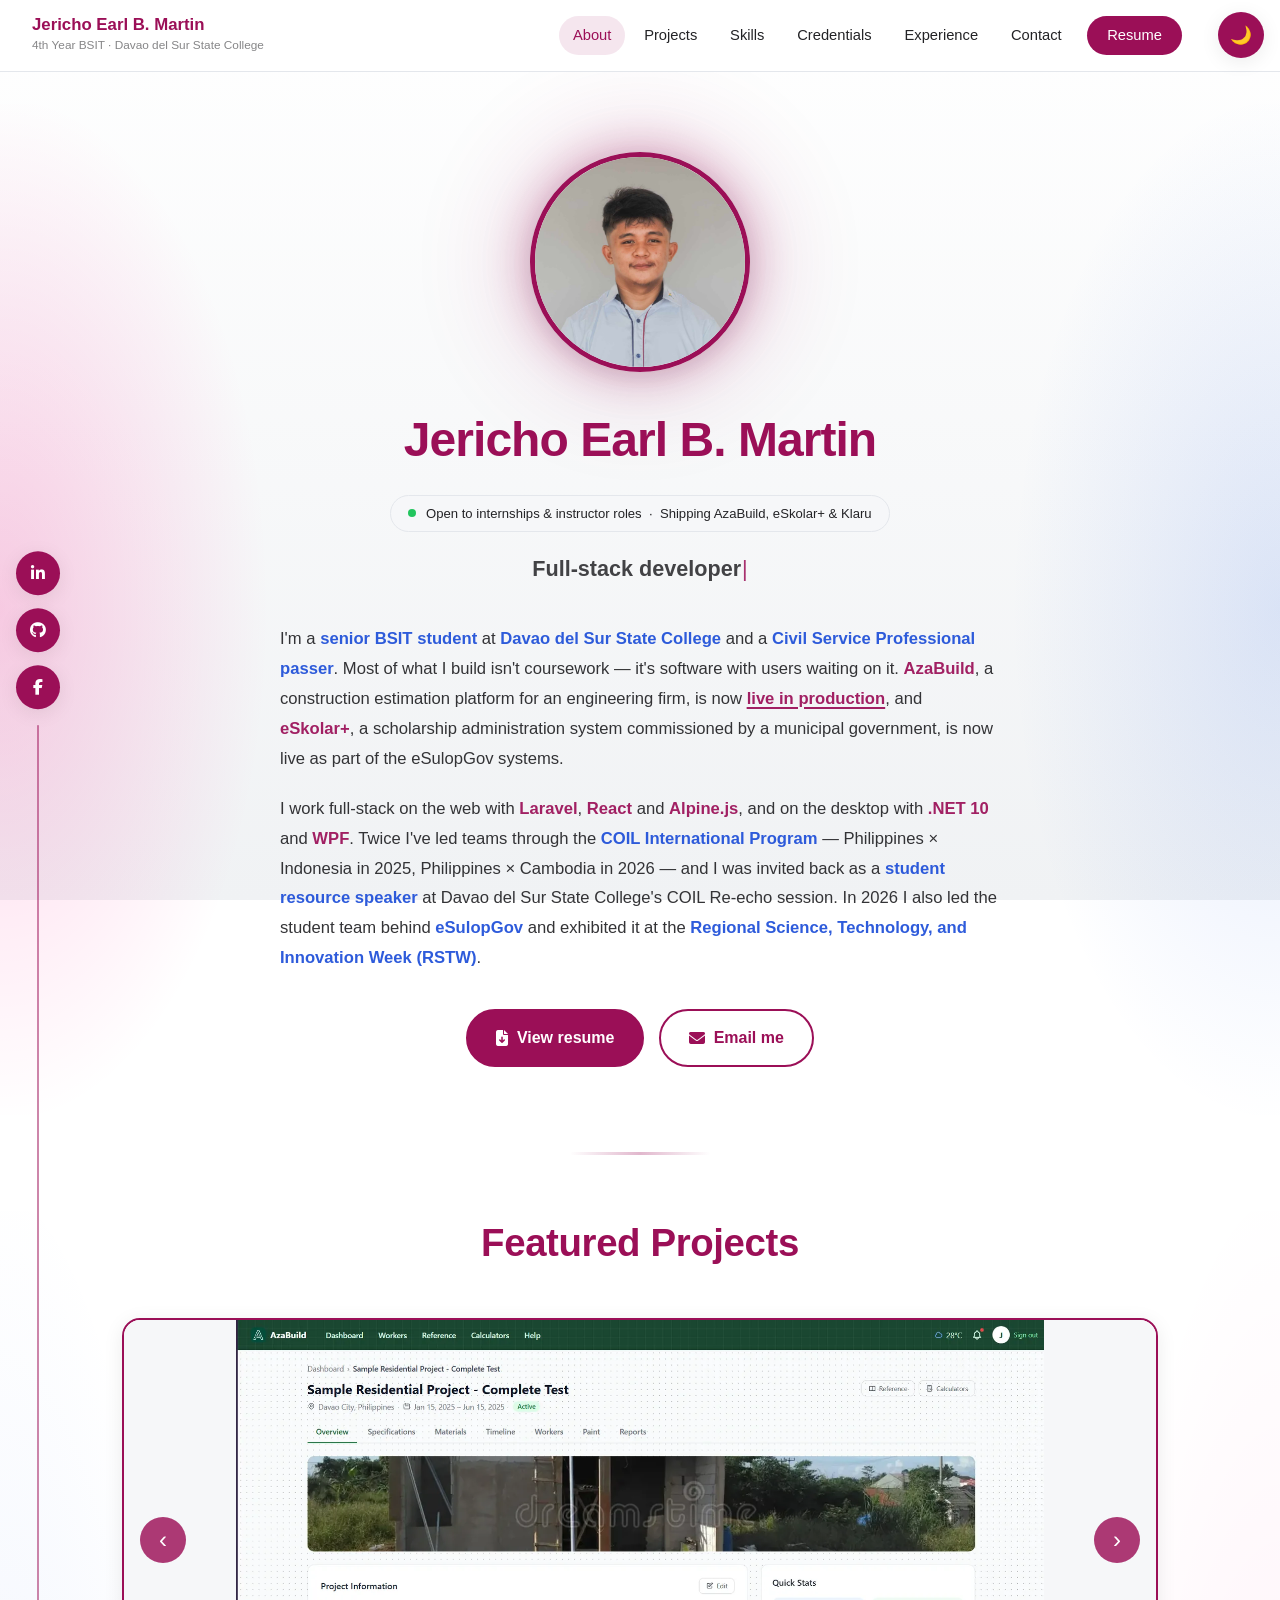
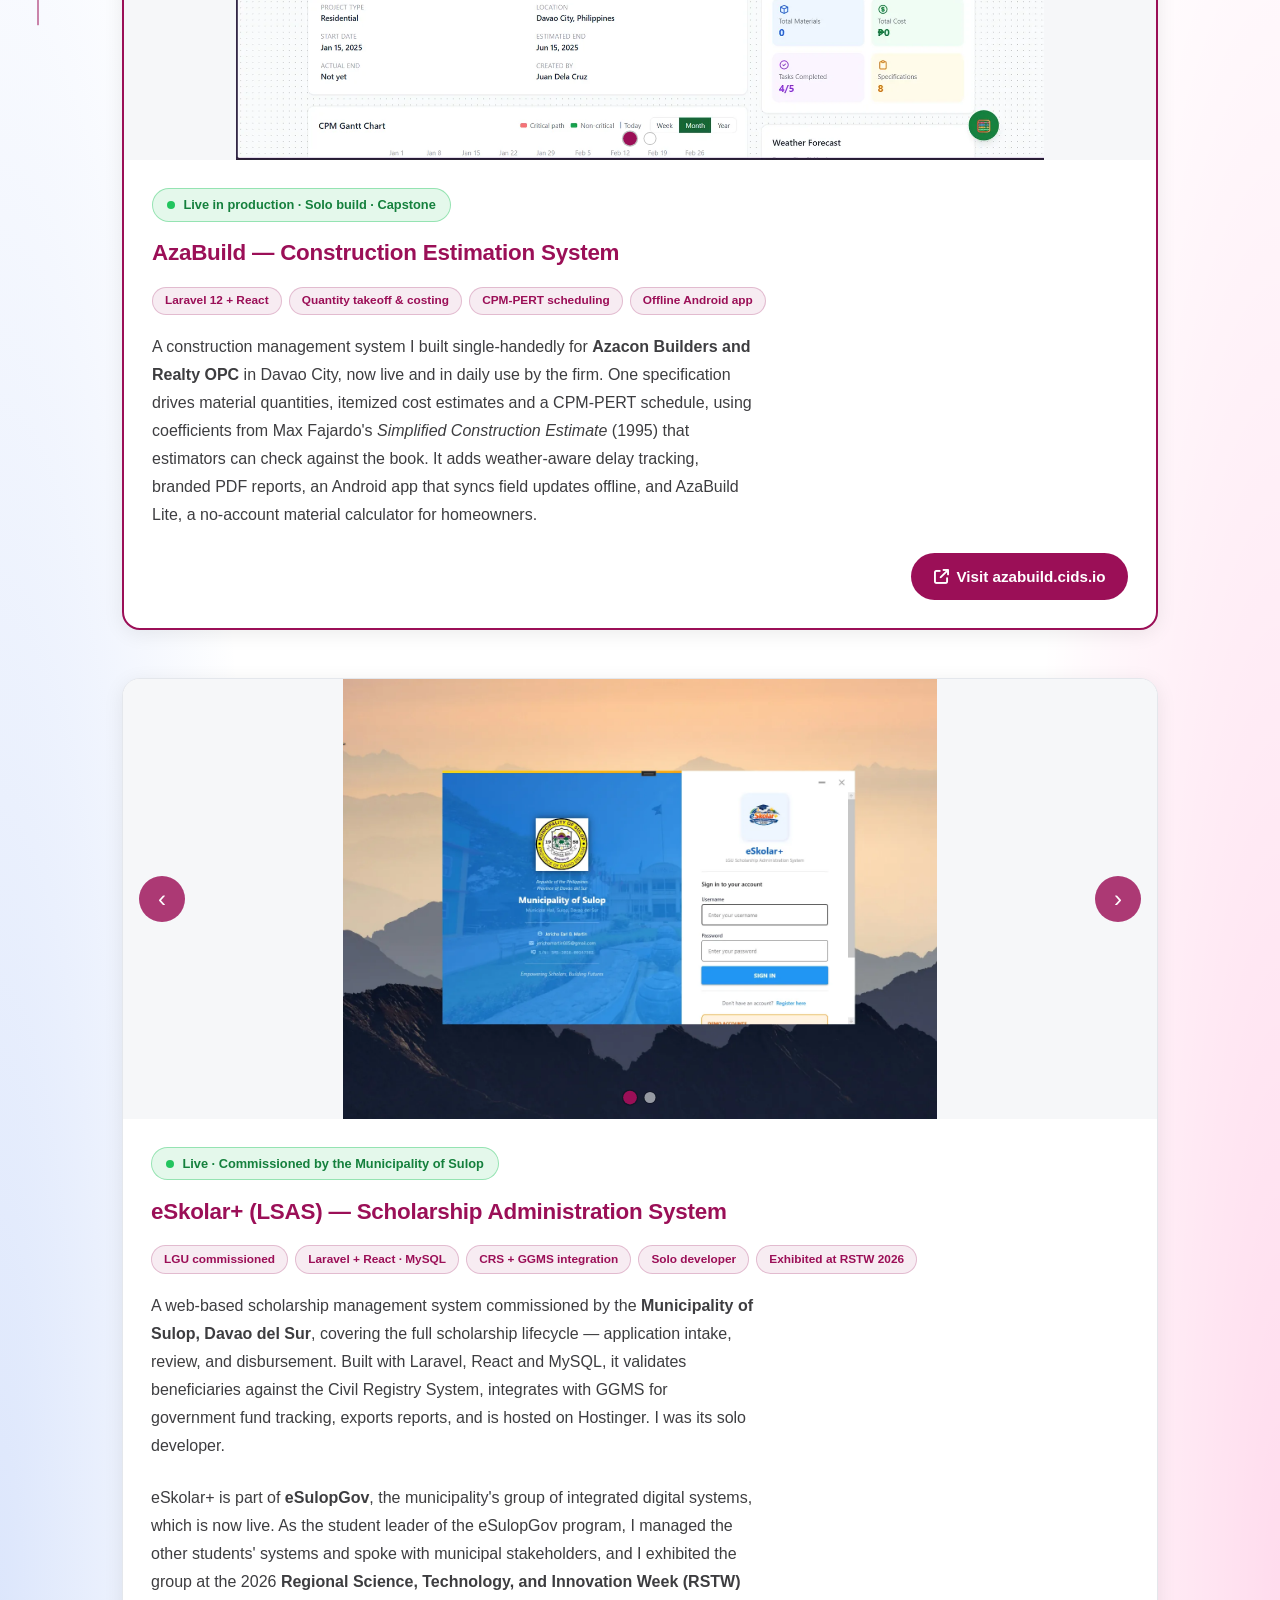
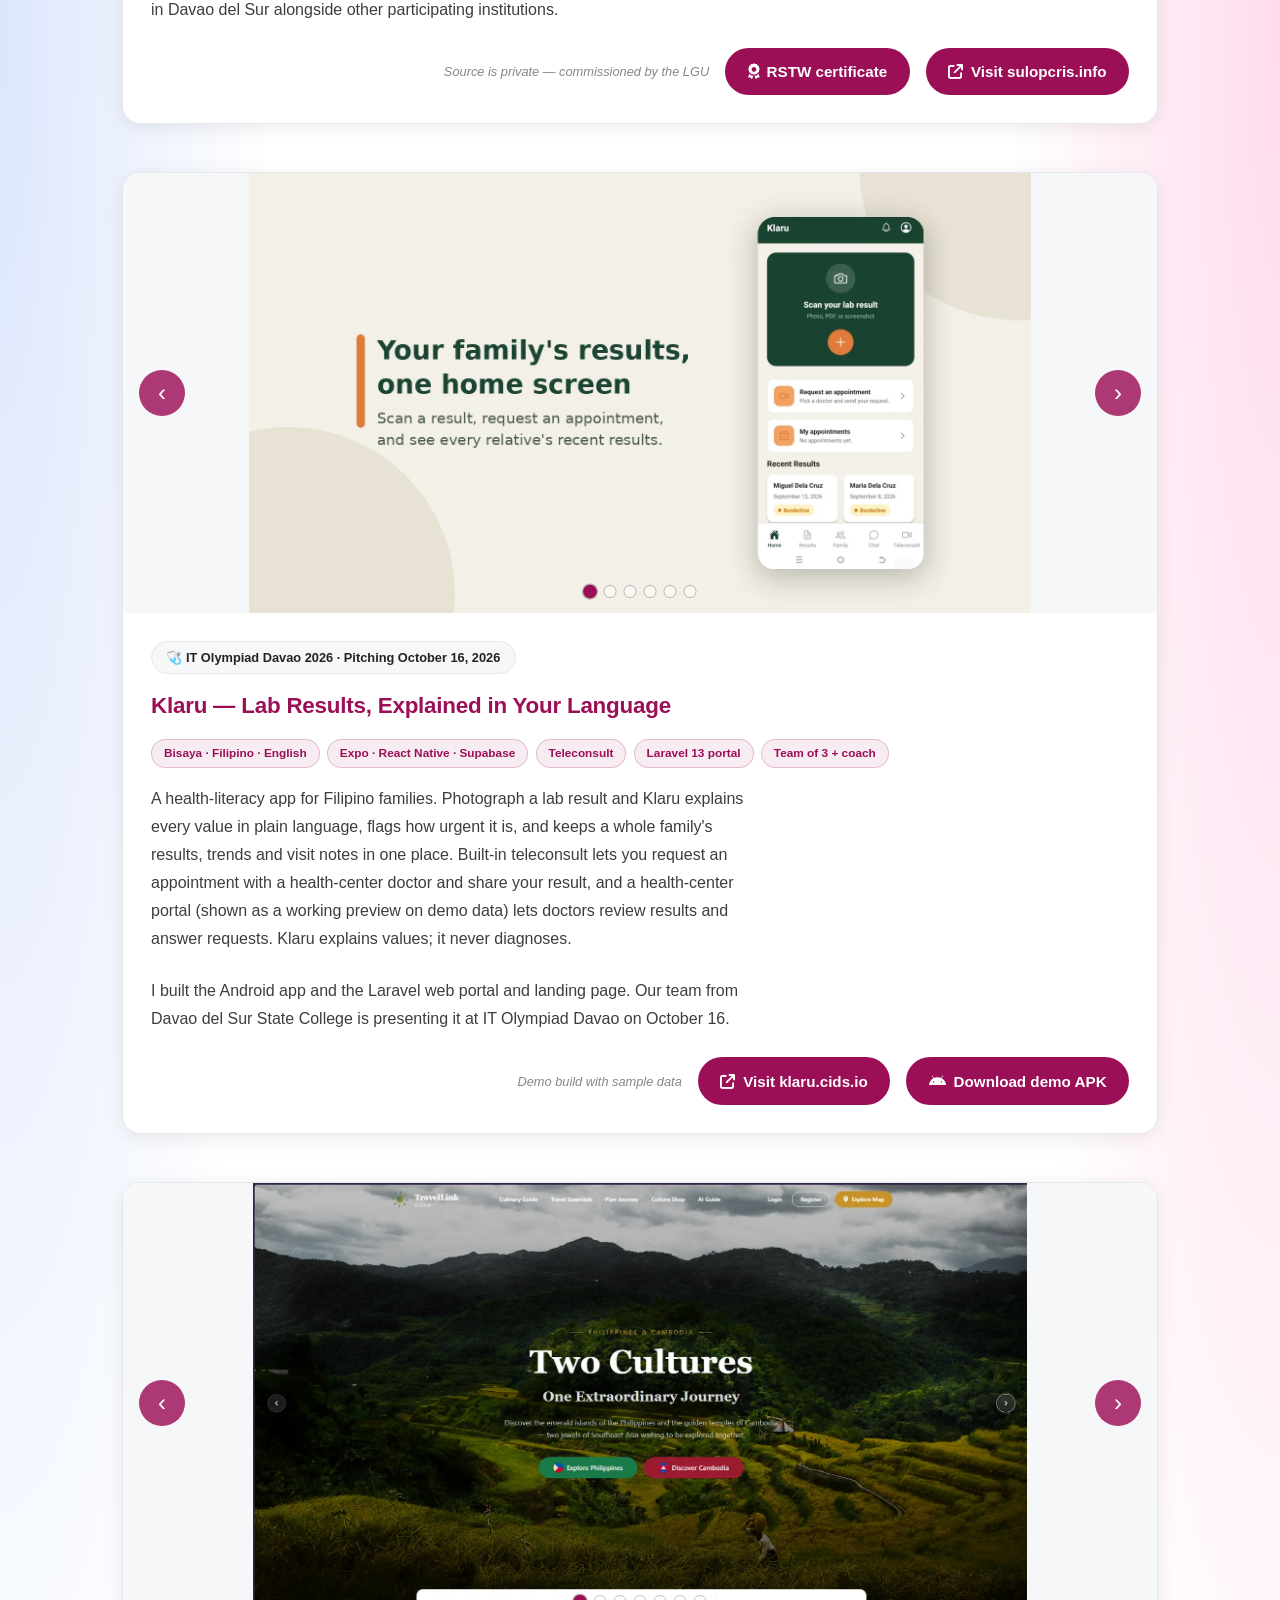
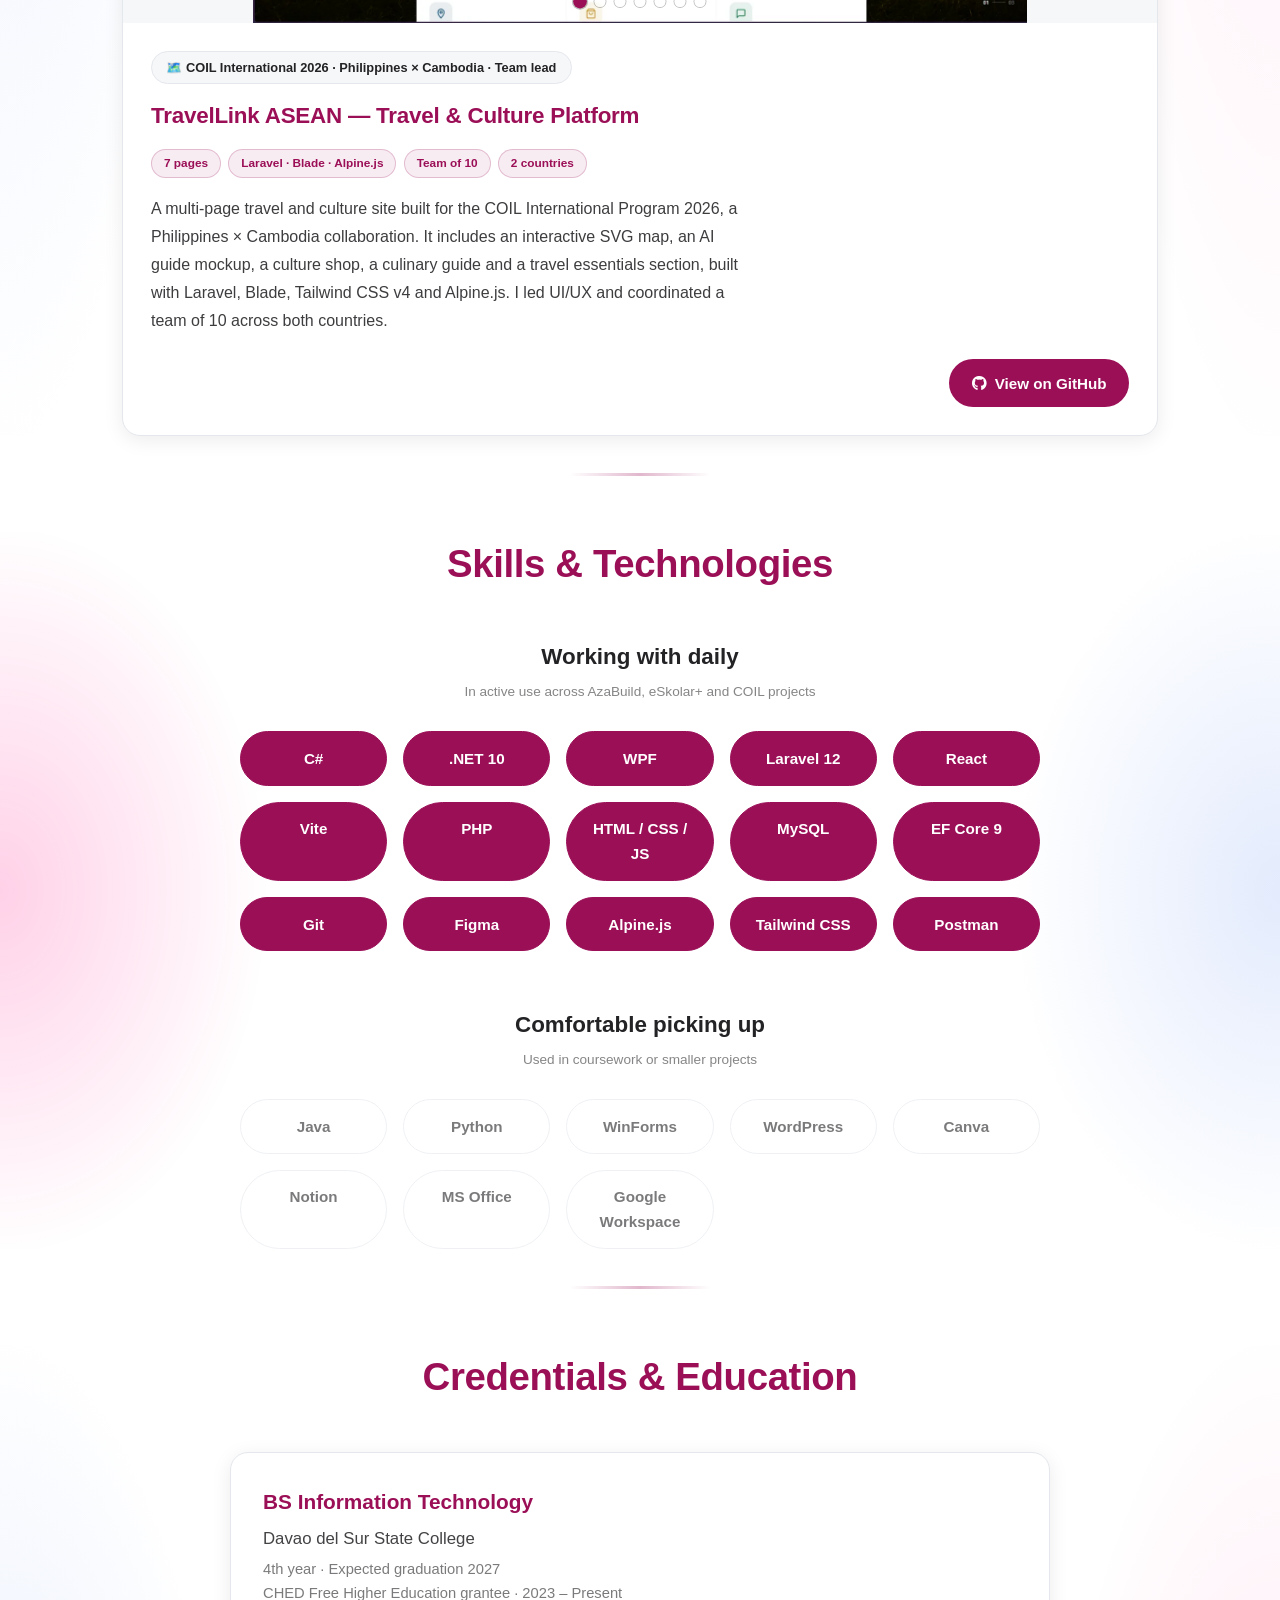
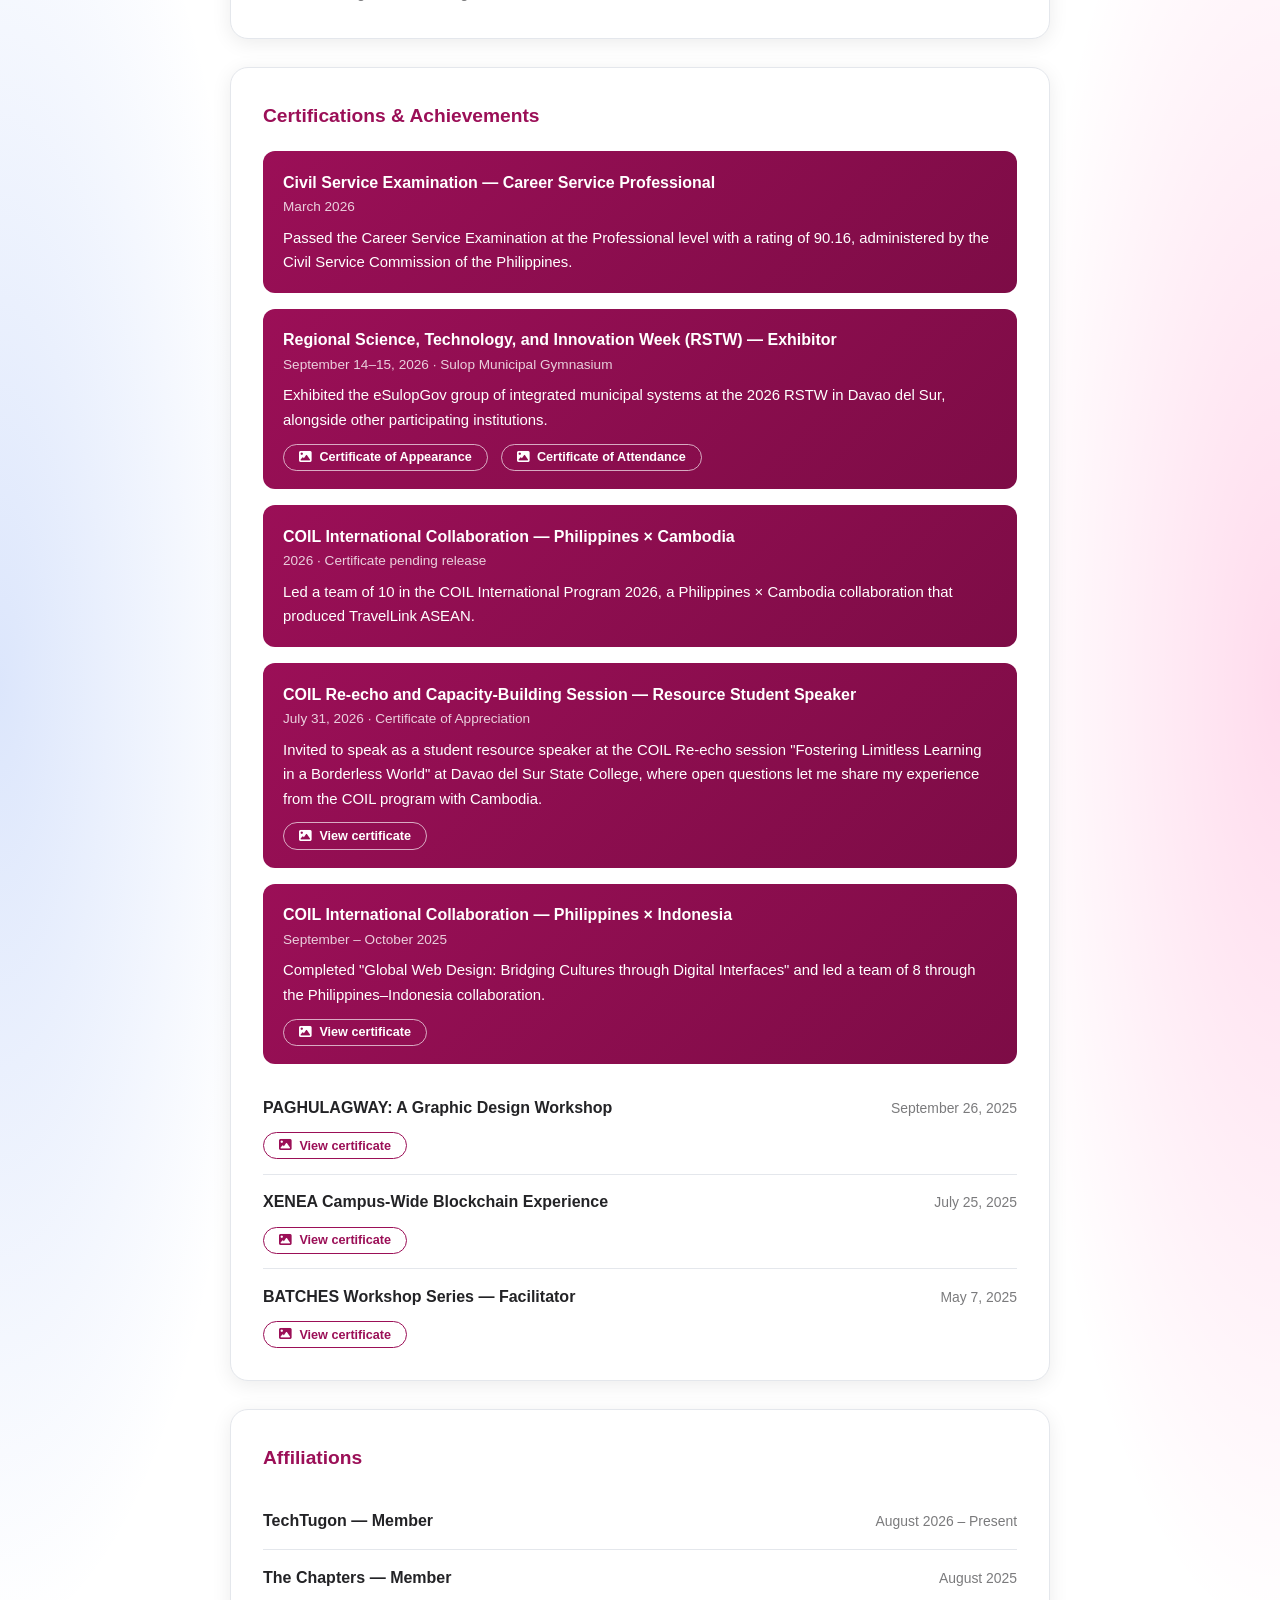
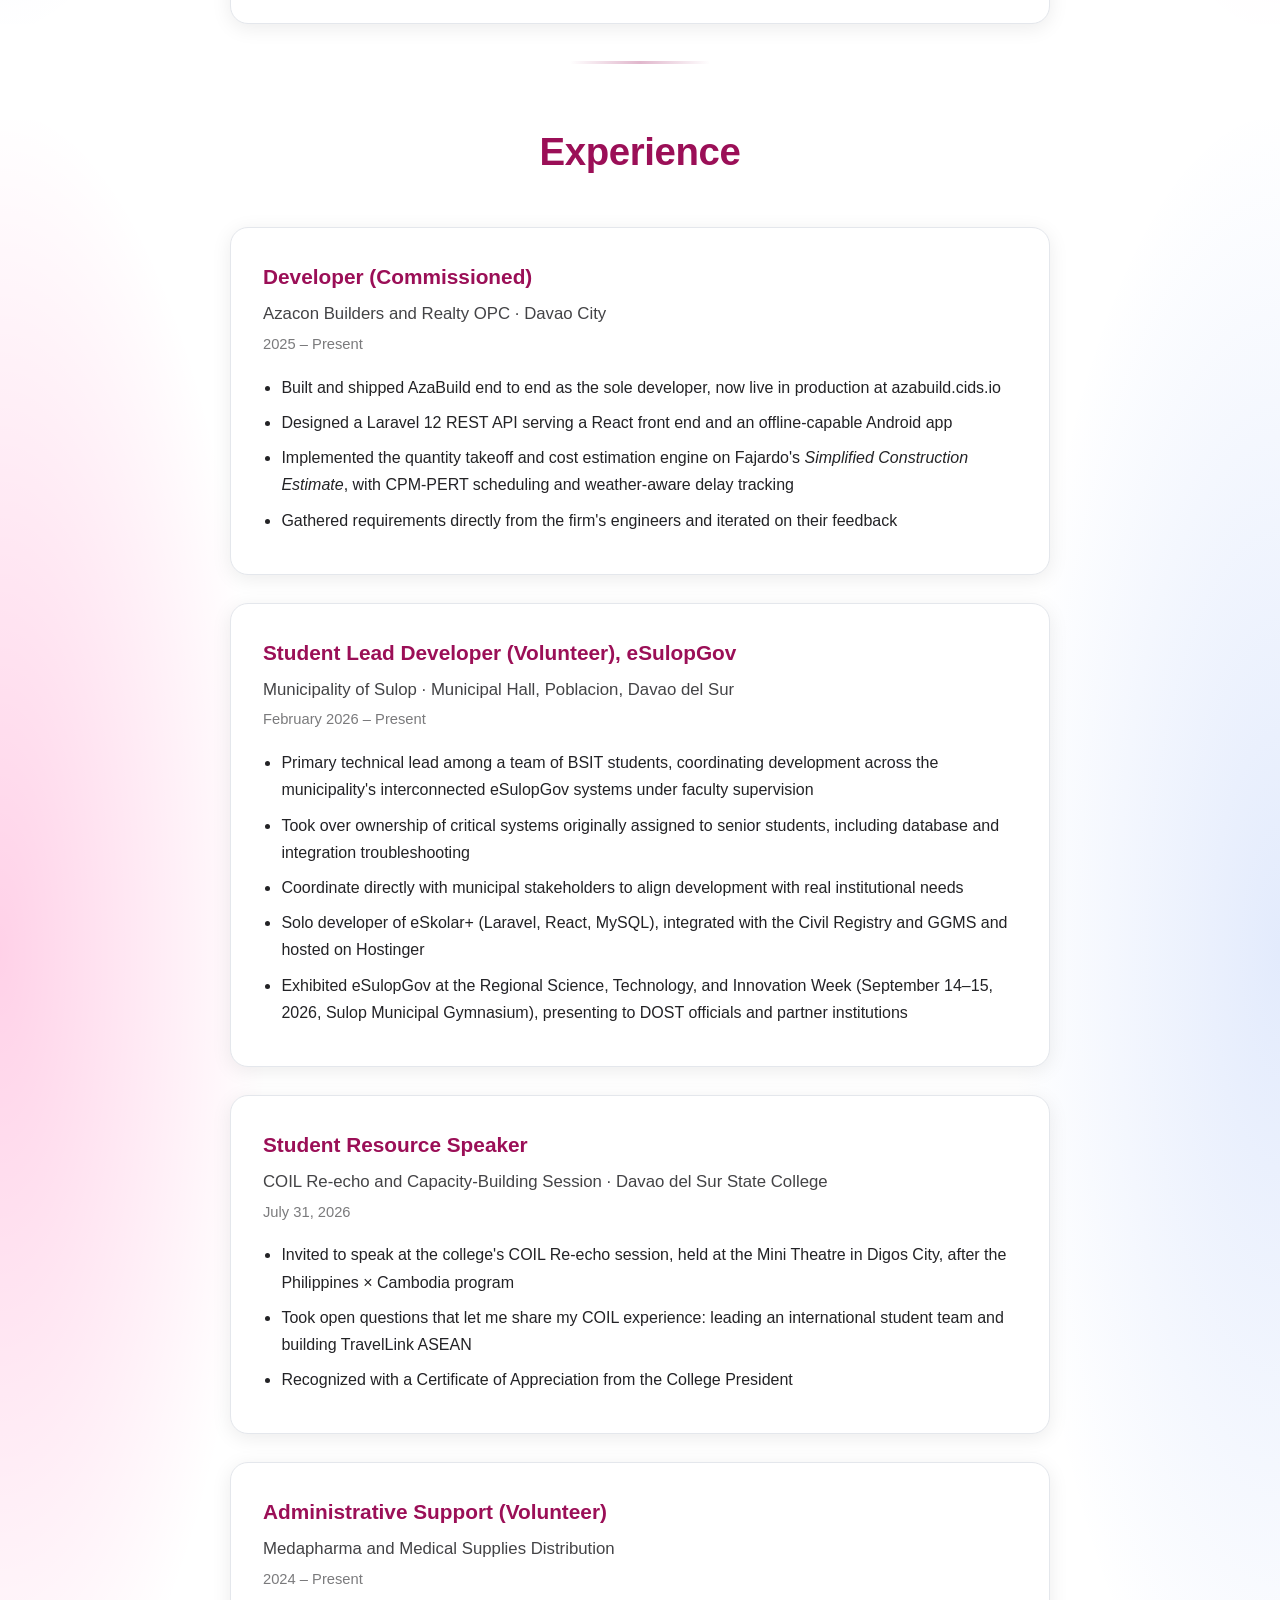
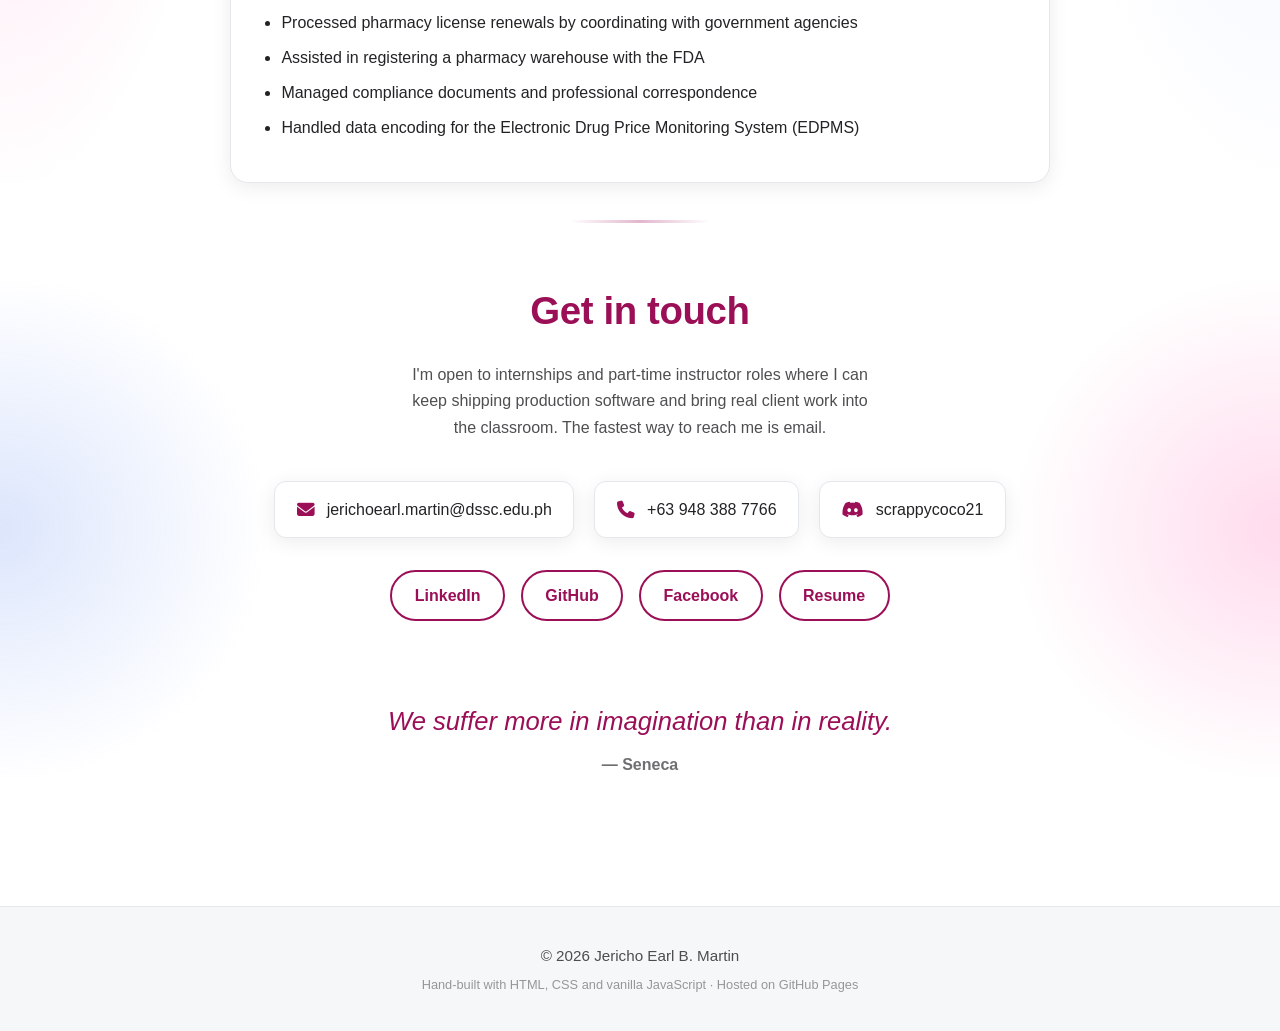
==== commit f3273348: "Remove TravelWeave featured project and its images" ====
--- a/index.html
+++ b/index.html
@@ -16,7 +16,7 @@
     <meta property="og:title" content="Jericho Earl B. Martin — Full-Stack Developer & BSIT Student">
     <meta property="og:description"
         content="Building production systems for real clients: a construction estimation platform and an LGU scholarship system. Laravel · React · Alpine.js.">
-    <meta property="og:image" content="resource/profile/portrait.jpg">
+    <meta property="og:image" content="https://martinnitram21.github.io/resource/profile/portrait.jpg">
     <meta property="og:url" content="https://martinnitram21.github.io/">
     <meta name="twitter:card" content="summary_large_image">
 
@@ -51,7 +51,7 @@
             <a href="#certifications" class="nav-link">Credentials</a>
             <a href="#experience" class="nav-link">Experience</a>
             <a href="#contact" class="nav-link">Contact</a>
-            <a href="resource/ResumeDA.pdf" class="nav-link resume-nav" target="_blank"
+            <a href="resource/docs/resume.pdf" class="nav-link resume-nav" target="_blank"
                 rel="noopener noreferrer">Resume</a>
         </div>
     </nav>
@@ -120,7 +120,7 @@
                 </div>
 
                 <div class="hero-actions">
-                    <a href="resource/ResumeDA.pdf" class="btn btn-primary" target="_blank" rel="noopener noreferrer">
+                    <a href="resource/docs/resume.pdf" class="btn btn-primary" target="_blank" rel="noopener noreferrer">
                         <i class="fas fa-file-arrow-down" aria-hidden="true"></i> View resume
                     </a>
                     <a href="mailto:jerichoearl.martin@dssc.edu.ph" class="btn btn-ghost">
@@ -367,58 +367,6 @@
                     </div>
                 </article>
 
-                <!-- TravelWeave -->
-                <article class="featured-project">
-                    <div class="project-carousel">
-                        <div class="carousel-container" id="carousel-travelweave">
-                            <div class="carousel-slide">
-                                <img src="resource/projects/travelweave/travelweave-1.webp" alt="TravelWeave homepage" loading="lazy">
-                            </div>
-                            <div class="carousel-slide">
-                                <img src="resource/projects/travelweave/travelweave-2.webp" alt="TravelWeave destinations" loading="lazy">
-                            </div>
-                            <div class="carousel-slide">
-                                <img src="resource/projects/travelweave/travelweave-3.webp" alt="TravelWeave itinerary planner"
-                                    loading="lazy">
-                            </div>
-                            <div class="carousel-slide">
-                                <img src="resource/projects/travelweave/travelweave-4.webp" alt="TravelWeave culinary guide" loading="lazy">
-                            </div>
-                            <div class="carousel-slide">
-                                <img src="resource/projects/travelweave/travelweave-5.webp" alt="TravelWeave map" loading="lazy">
-                            </div>
-                        </div>
-                        <button class="carousel-btn prev" data-carousel="travelweave" data-dir="-1"
-                            aria-label="Previous TravelWeave screenshot">‹</button>
-                        <button class="carousel-btn next" data-carousel="travelweave" data-dir="1"
-                            aria-label="Next TravelWeave screenshot">›</button>
-                        <div class="carousel-indicators" id="indicators-travelweave"></div>
-                    </div>
-                    <div class="project-content">
-                        <span class="project-badge">🌟 COIL International 2025 · Philippines × Indonesia · Team
-                            lead</span>
-                        <h3 class="project-title">TravelWeave — Tourism Platform</h3>
-                        <div class="project-stats">
-                            <span>Laravel</span>
-                            <span>Figma UI/UX</span>
-                            <span>Team of 8</span>
-                            <span>2 countries</span>
-                        </div>
-                        <p class="project-description">
-                            A full-stack Laravel tourism site built with Island Bridge Studios in Indonesia as
-                            part of the 2025 COIL program. I led a team of 8 students and designed the complete
-                            UI/UX in Figma. Features include destination browsing, itinerary and budget
-                            planning, and culinary guides showcasing Southeast Asian culture.
-                        </p>
-                        <div class="project-links">
-                            <a href="https://github.com/Lanxxxe/coil-project" class="project-link" target="_blank"
-                                rel="noopener noreferrer">
-                                <i class="fab fa-github" aria-hidden="true"></i> View on GitHub
-                            </a>
-                        </div>
-                    </div>
-                </article>
-
             </div>
         </section>
 
@@ -555,7 +503,7 @@
                                 <span class="cert-date">September 26, 2025</span>
                             </div>
                             <button class="cert-view-btn" type="button"
-                                data-cert-src="resource/certs/cert-paghulagway.webp"
+                                data-cert-src="resource/certs/cert-paghulagway.jpg"
                                 data-cert-caption="PAGHULAGWAY: A Graphic Design Workshop · September 26, 2025">
                                 <i class="fas fa-image" aria-hidden="true"></i> View certificate
                             </button>
@@ -567,7 +515,7 @@
                                 <span class="cert-date">July 25, 2025</span>
                             </div>
                             <button class="cert-view-btn" type="button"
-                                data-cert-src="resource/certs/cert-xenea.webp"
+                                data-cert-src="resource/certs/cert-xenea.jpg"
                                 data-cert-caption="XENEA Campus-Wide Blockchain Experience · July 25, 2025">
                                 <i class="fas fa-image" aria-hidden="true"></i> View certificate
                             </button>
@@ -579,7 +527,7 @@
                                 <span class="cert-date">May 7, 2025</span>
                             </div>
                             <button class="cert-view-btn" type="button"
-                                data-cert-src="resource/certs/cert-batches.webp"
+                                data-cert-src="resource/certs/cert-batches.jpg"
                                 data-cert-caption="BATCHES Workshop Series · May 7, 2025">
                                 <i class="fas fa-image" aria-hidden="true"></i> View certificate
                             </button>
@@ -725,7 +673,7 @@
                     rel="noopener noreferrer">GitHub</a>
                 <a href="https://www.facebook.com/jericho.earl.martin/" class="contact-link" target="_blank"
                     rel="noopener noreferrer">Facebook</a>
-                <a href="resource/ResumeDA.pdf" class="contact-link" target="_blank"
+                <a href="resource/docs/resume.pdf" class="contact-link" target="_blank"
                     rel="noopener noreferrer">Resume</a>
             </div>
 
@@ -753,7 +701,7 @@
     <!-- Lightbox -->
     <div class="lightbox" id="lightbox" role="dialog" aria-modal="true" aria-label="Certificate viewer">
         <div class="lightbox-inner">
-            <img class="lightbox-img" id="lightboxImg" src="" alt="">
+            <img class="lightbox-img" id="lightboxImg" alt="">
             <span class="lightbox-caption" id="lightboxCaption"></span>
         </div>
         <button class="lightbox-close" id="lightboxClose" aria-label="Close certificate viewer">&times;</button>
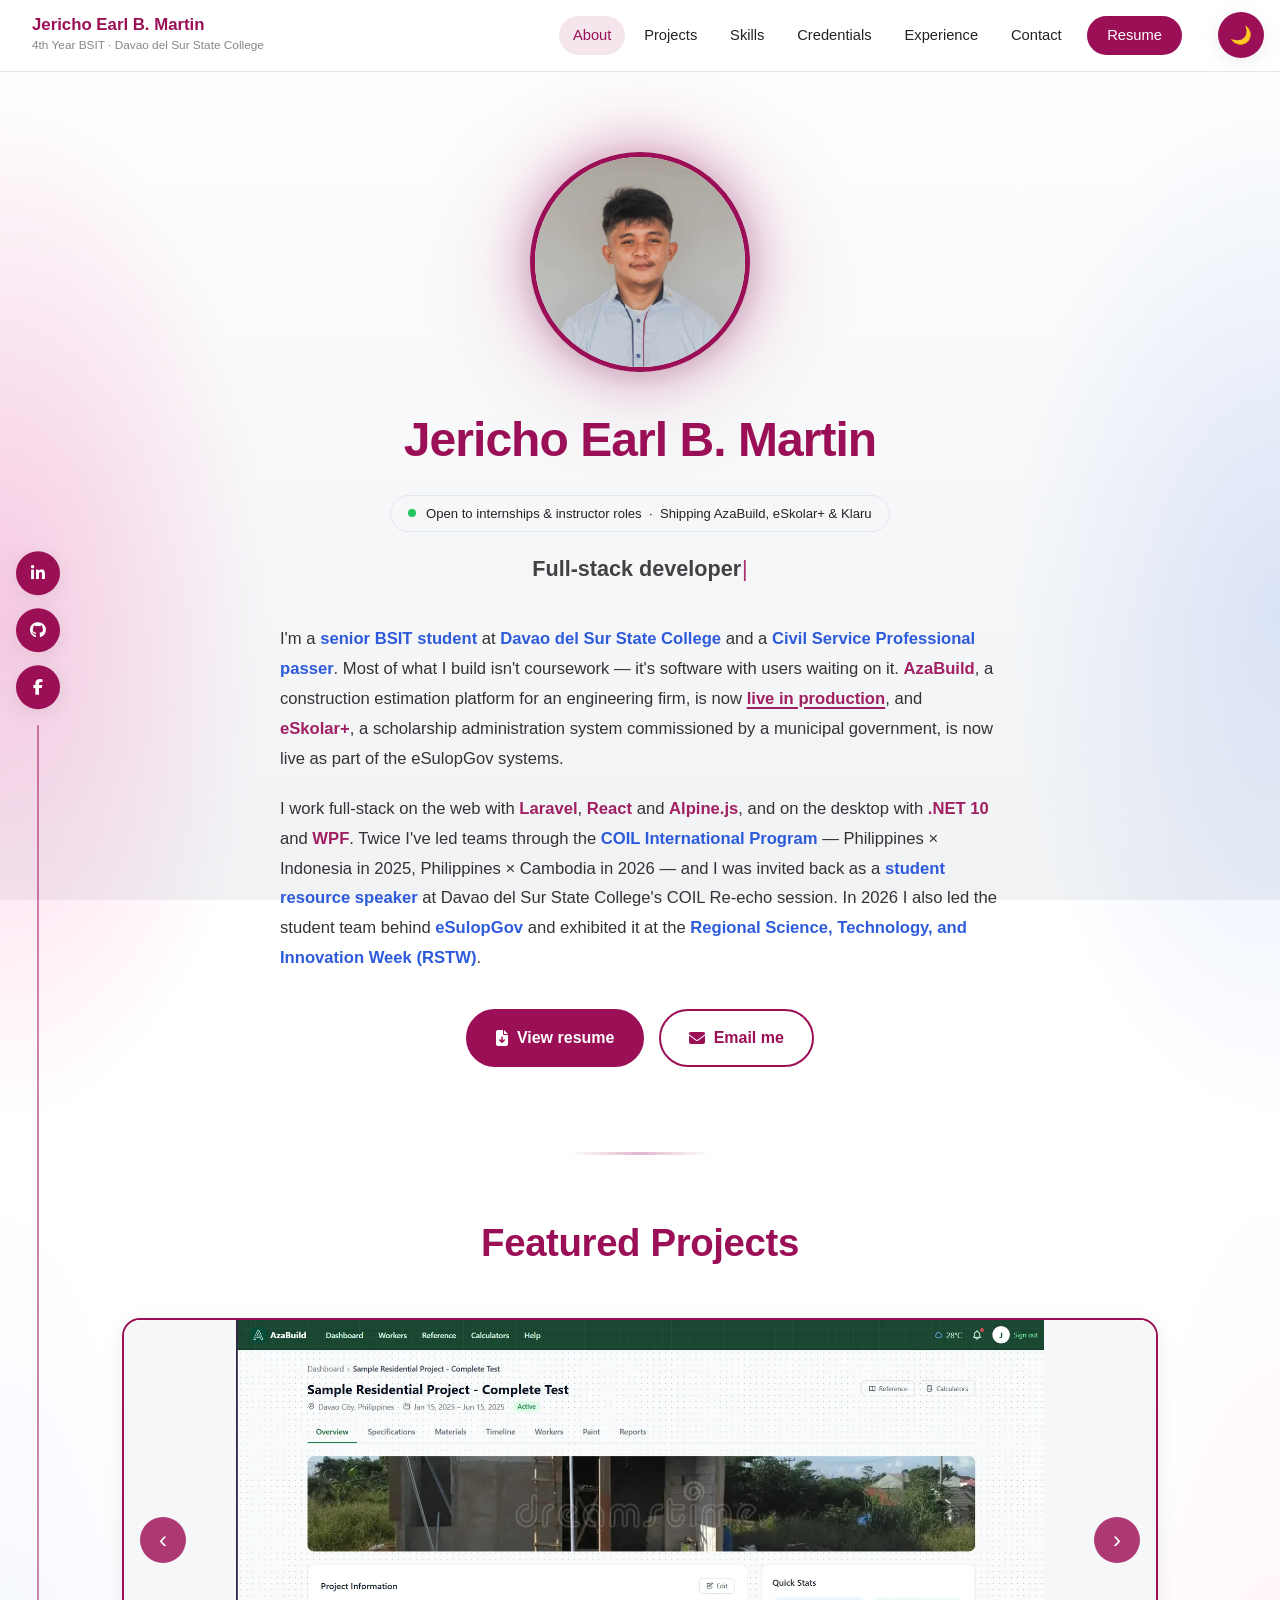
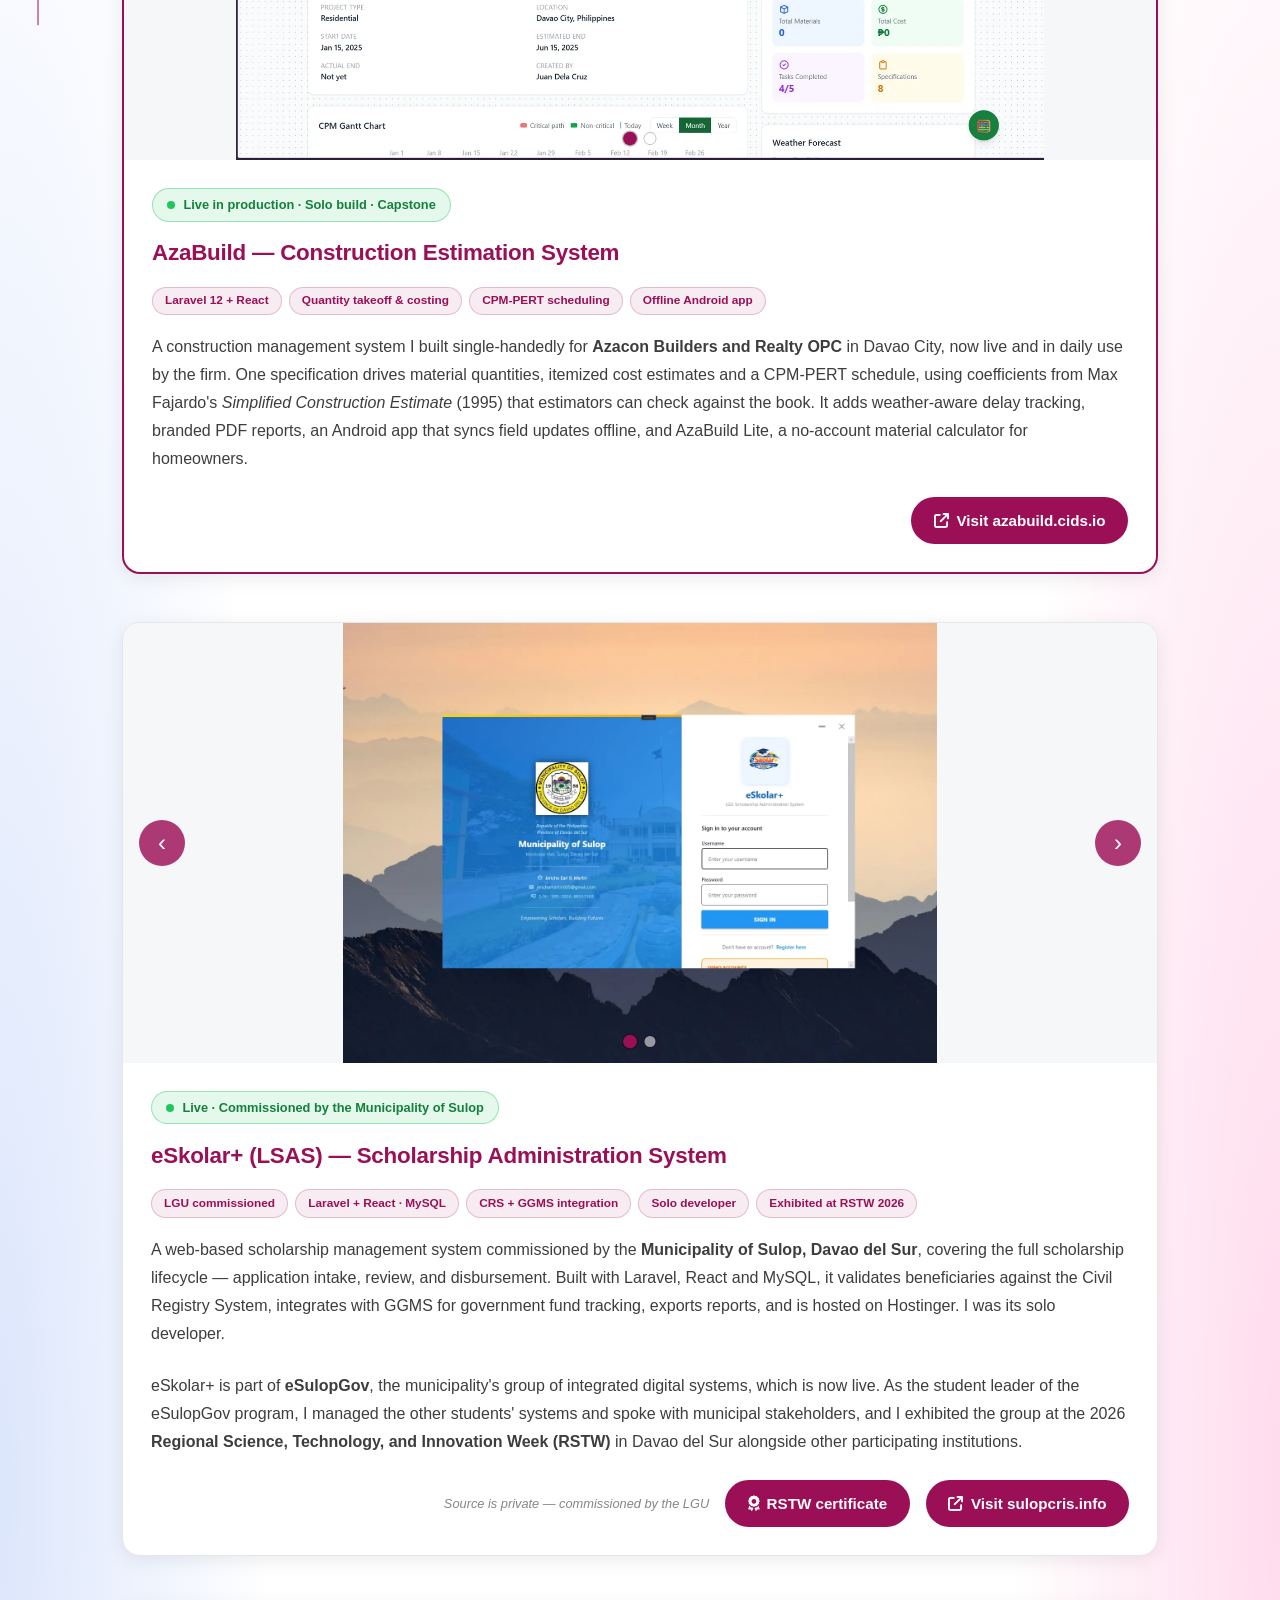
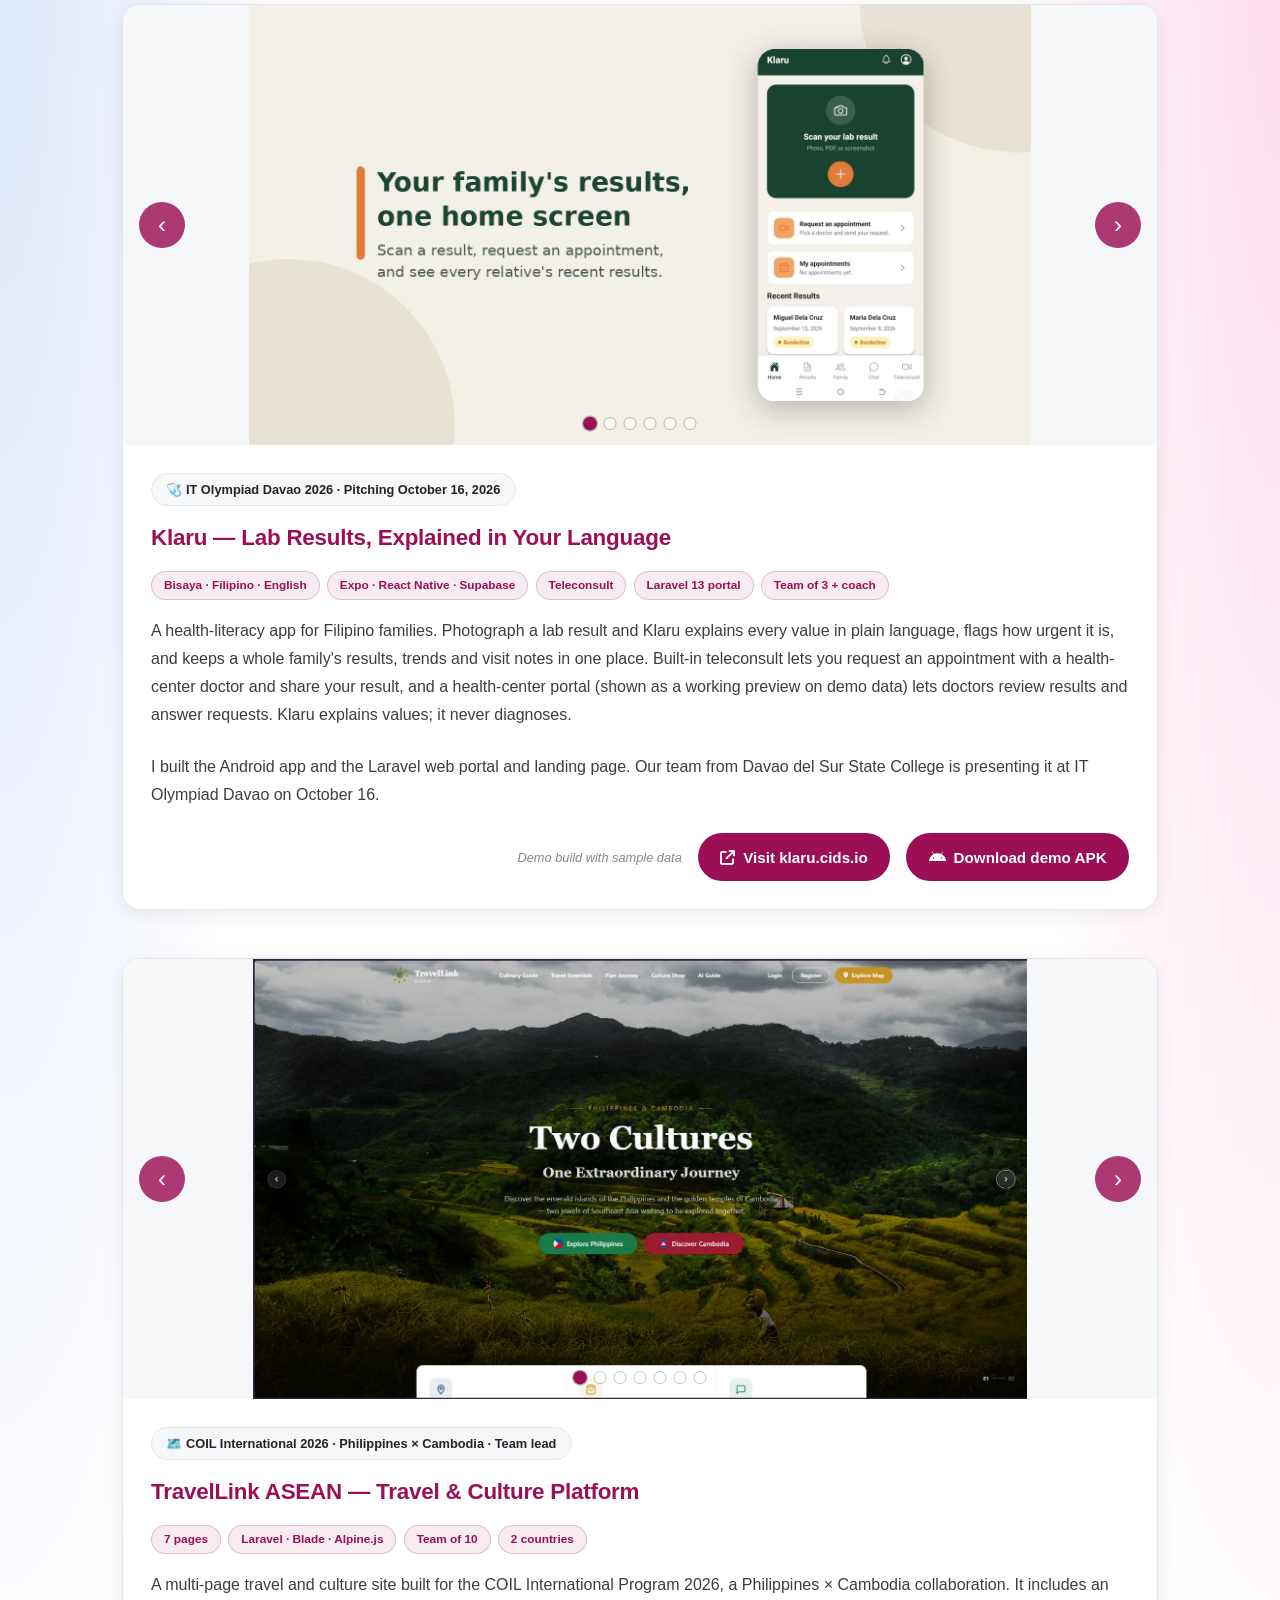
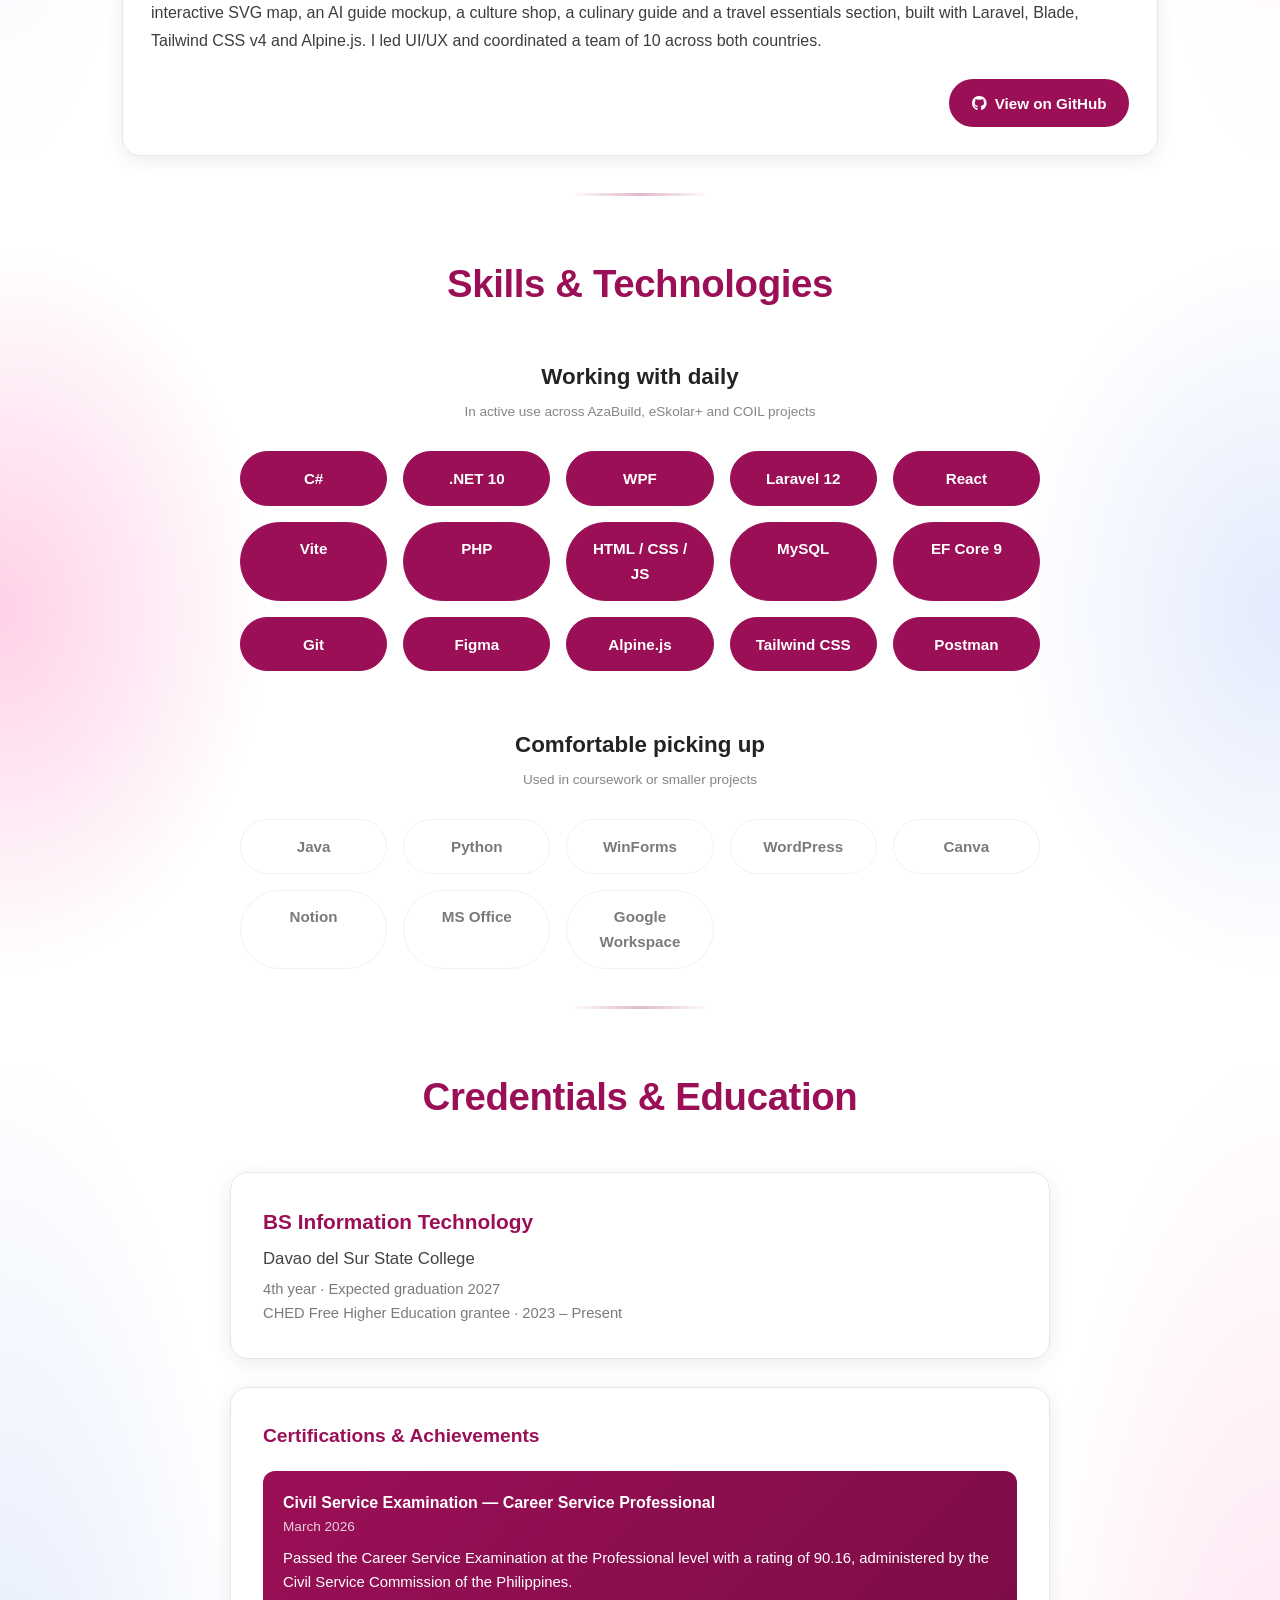
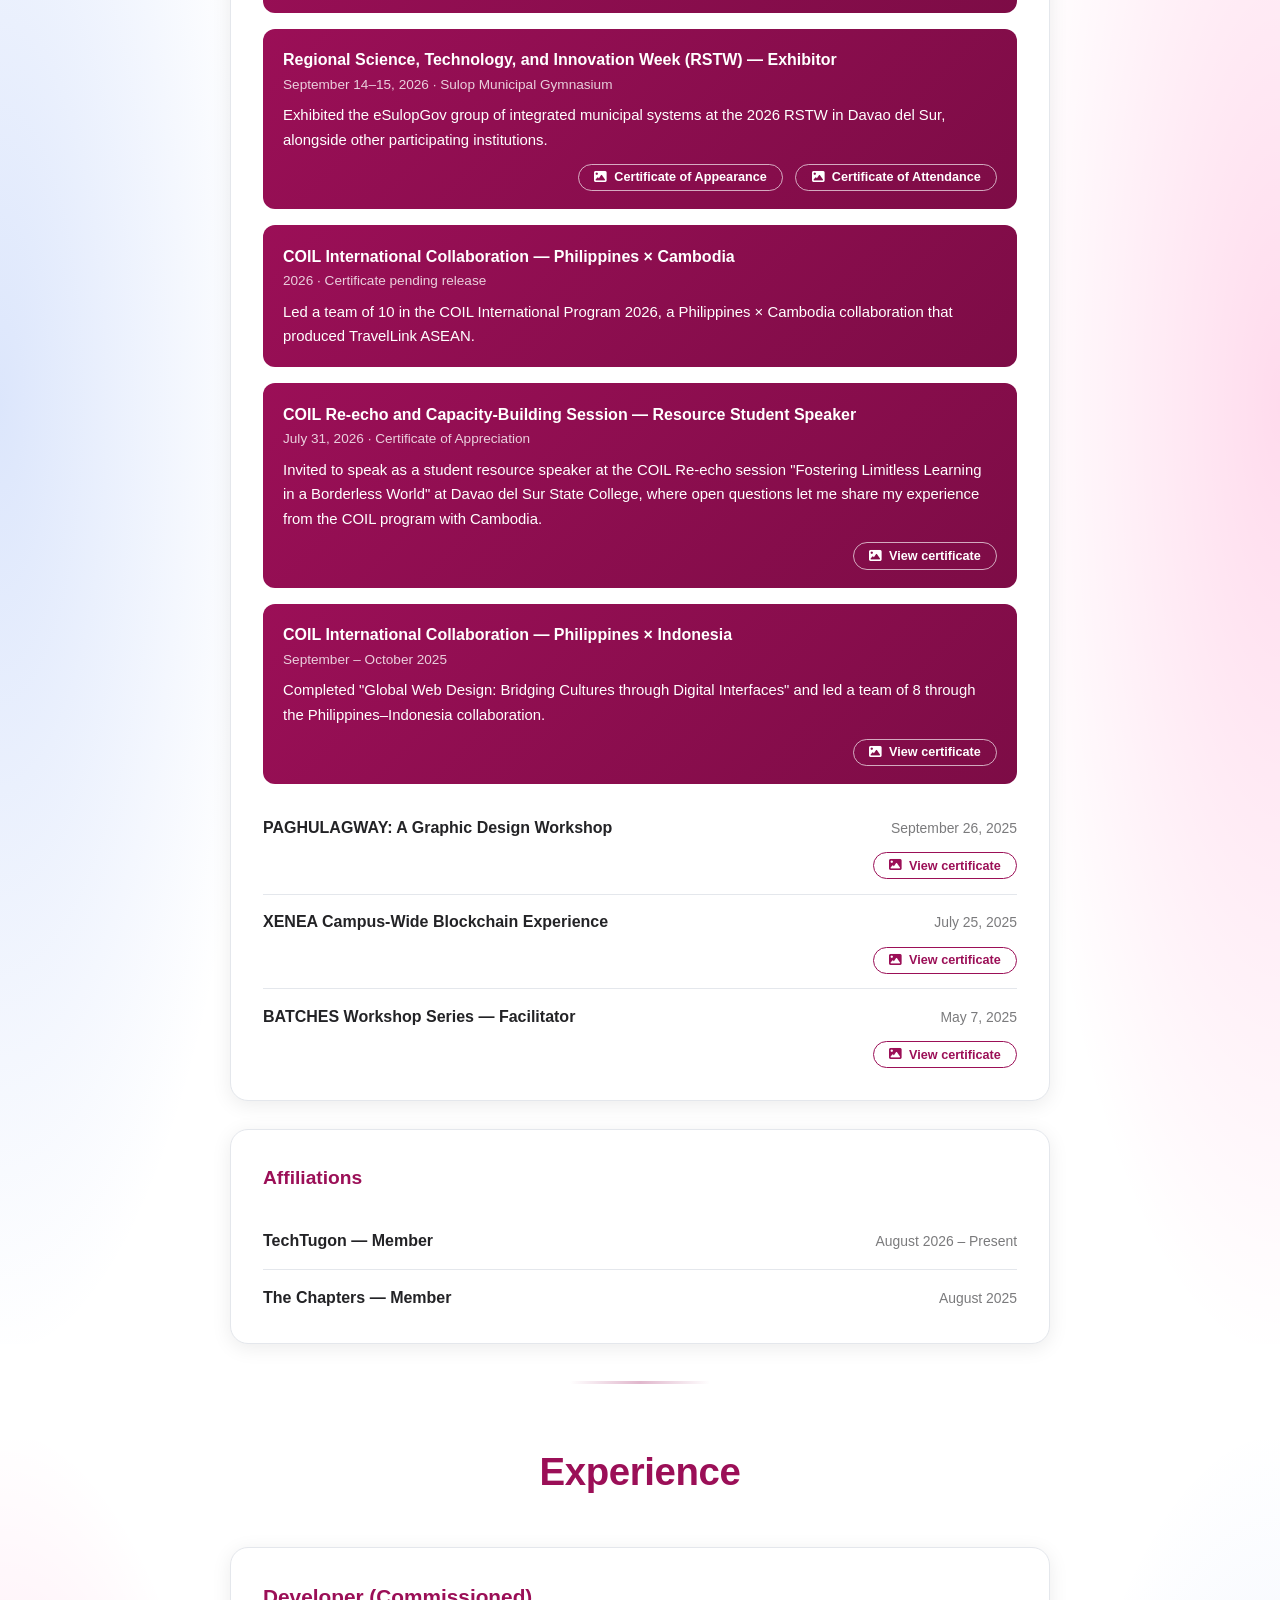
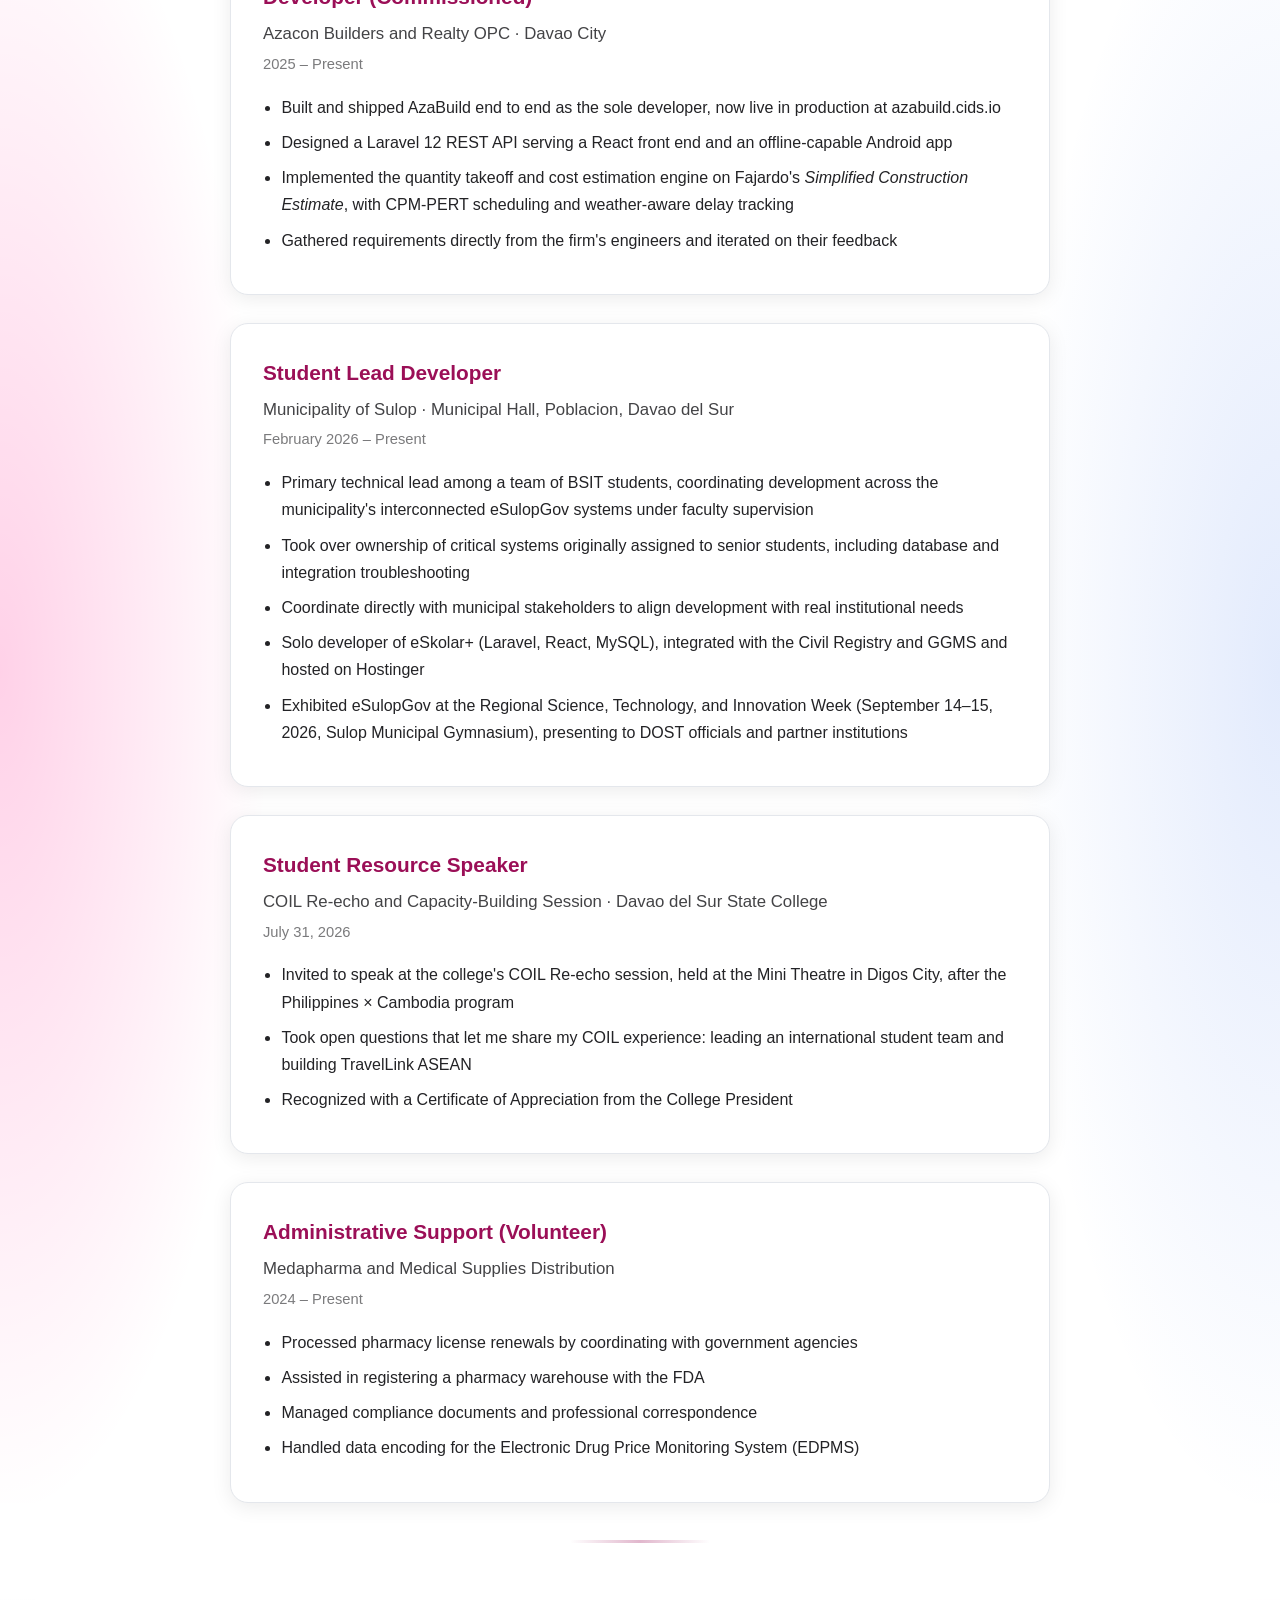
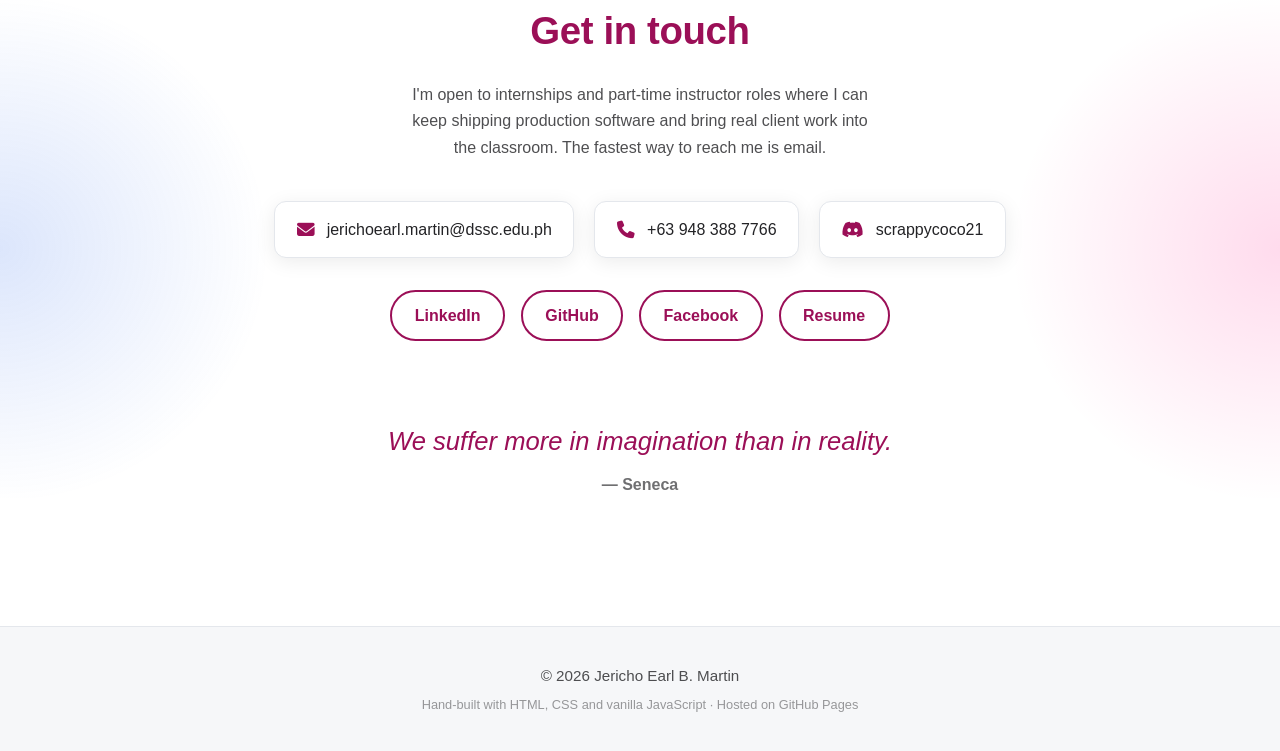
==== commit 76fac61d: "Remove volunteer from esulopgov" ====
--- a/index.html
+++ b/index.html
@@ -586,7 +586,7 @@
 
                 <div class="experience-item">
                     <div class="experience-header">
-                        <div class="experience-title">Student Lead Developer (Volunteer), eSulopGov</div>
+                        <div class="experience-title">Student Lead Developer</div>
                         <div class="experience-company">Municipality of Sulop · Municipal Hall, Poblacion, Davao del Sur</div>
                         <div class="experience-date">February 2026 – Present</div>
                     </div>
--- a/style.css
+++ b/style.css
@@ -655,7 +655,6 @@
   margin-bottom: 1.5rem;
   opacity: 0.88;
   line-height: 1.75;
-  max-width: 68ch;
 }
 
 .project-links {
@@ -815,6 +814,7 @@
 .cert-item {
   padding: 0.9rem 0;
   border-bottom: 1px solid var(--border-color);
+  text-align: right;
 }
 
 .cert-item:last-child {
@@ -832,17 +832,20 @@
 
 .cert-name {
   font-weight: 700;
+  text-align: left;
 }
 
 .cert-date {
   font-size: 0.87rem;
   opacity: 0.6;
+  text-align: left;
 }
 
 .cert-blurb {
   margin-top: 0.45rem;
   font-size: 0.93rem;
   line-height: 1.65;
+  text-align: left;
 }
 
 .cert-highlight {
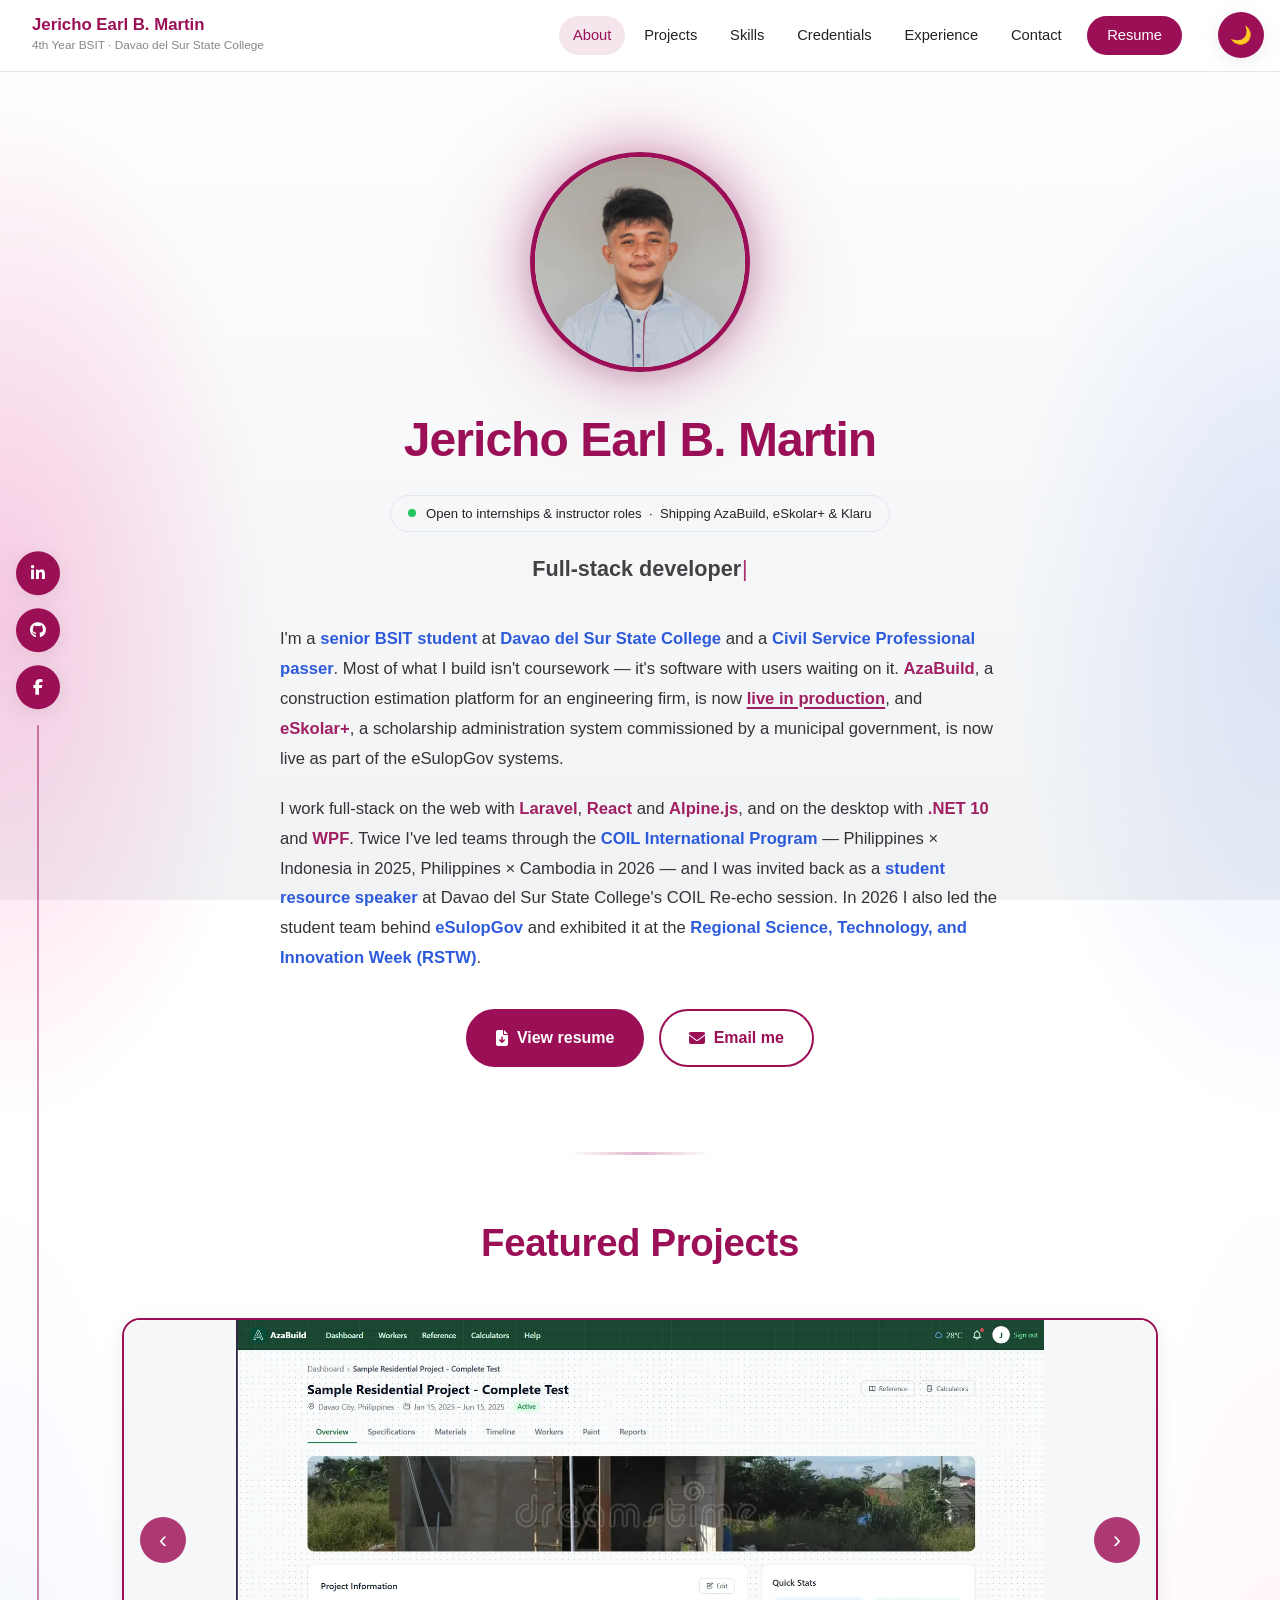
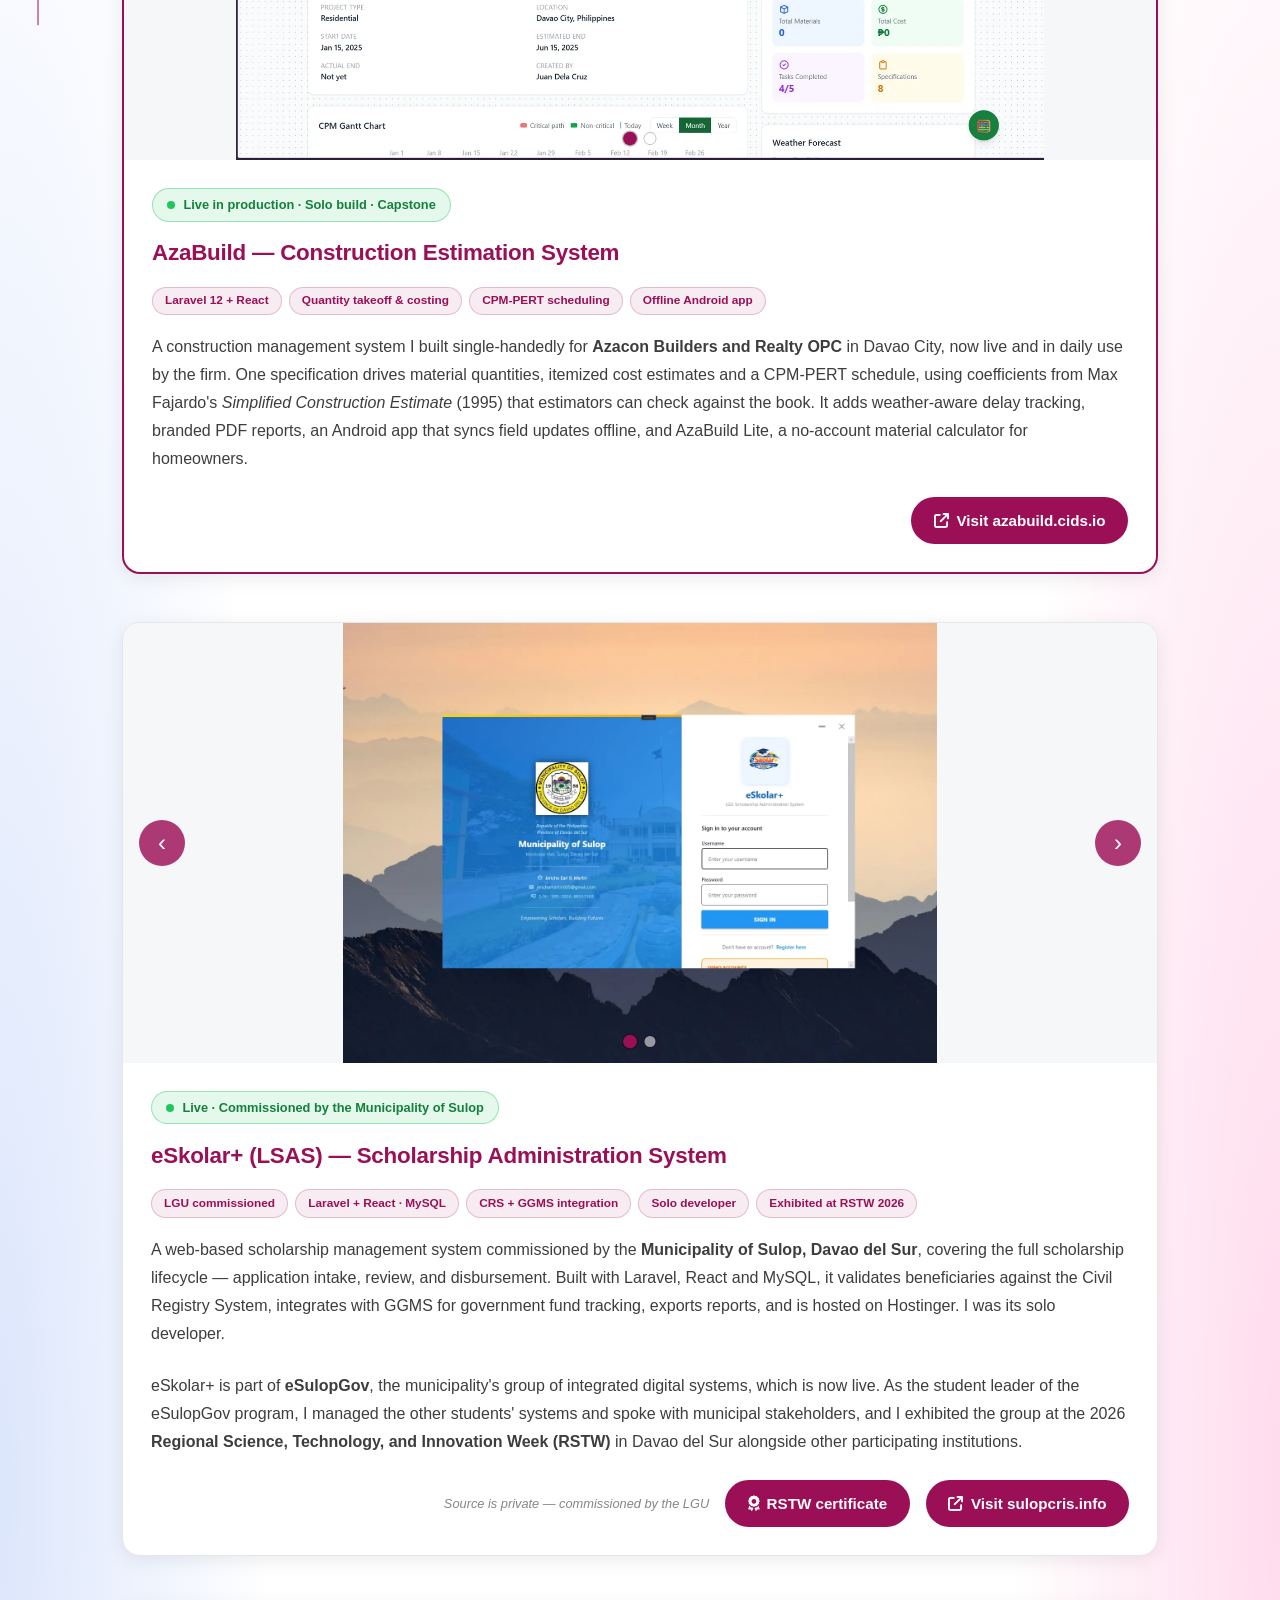
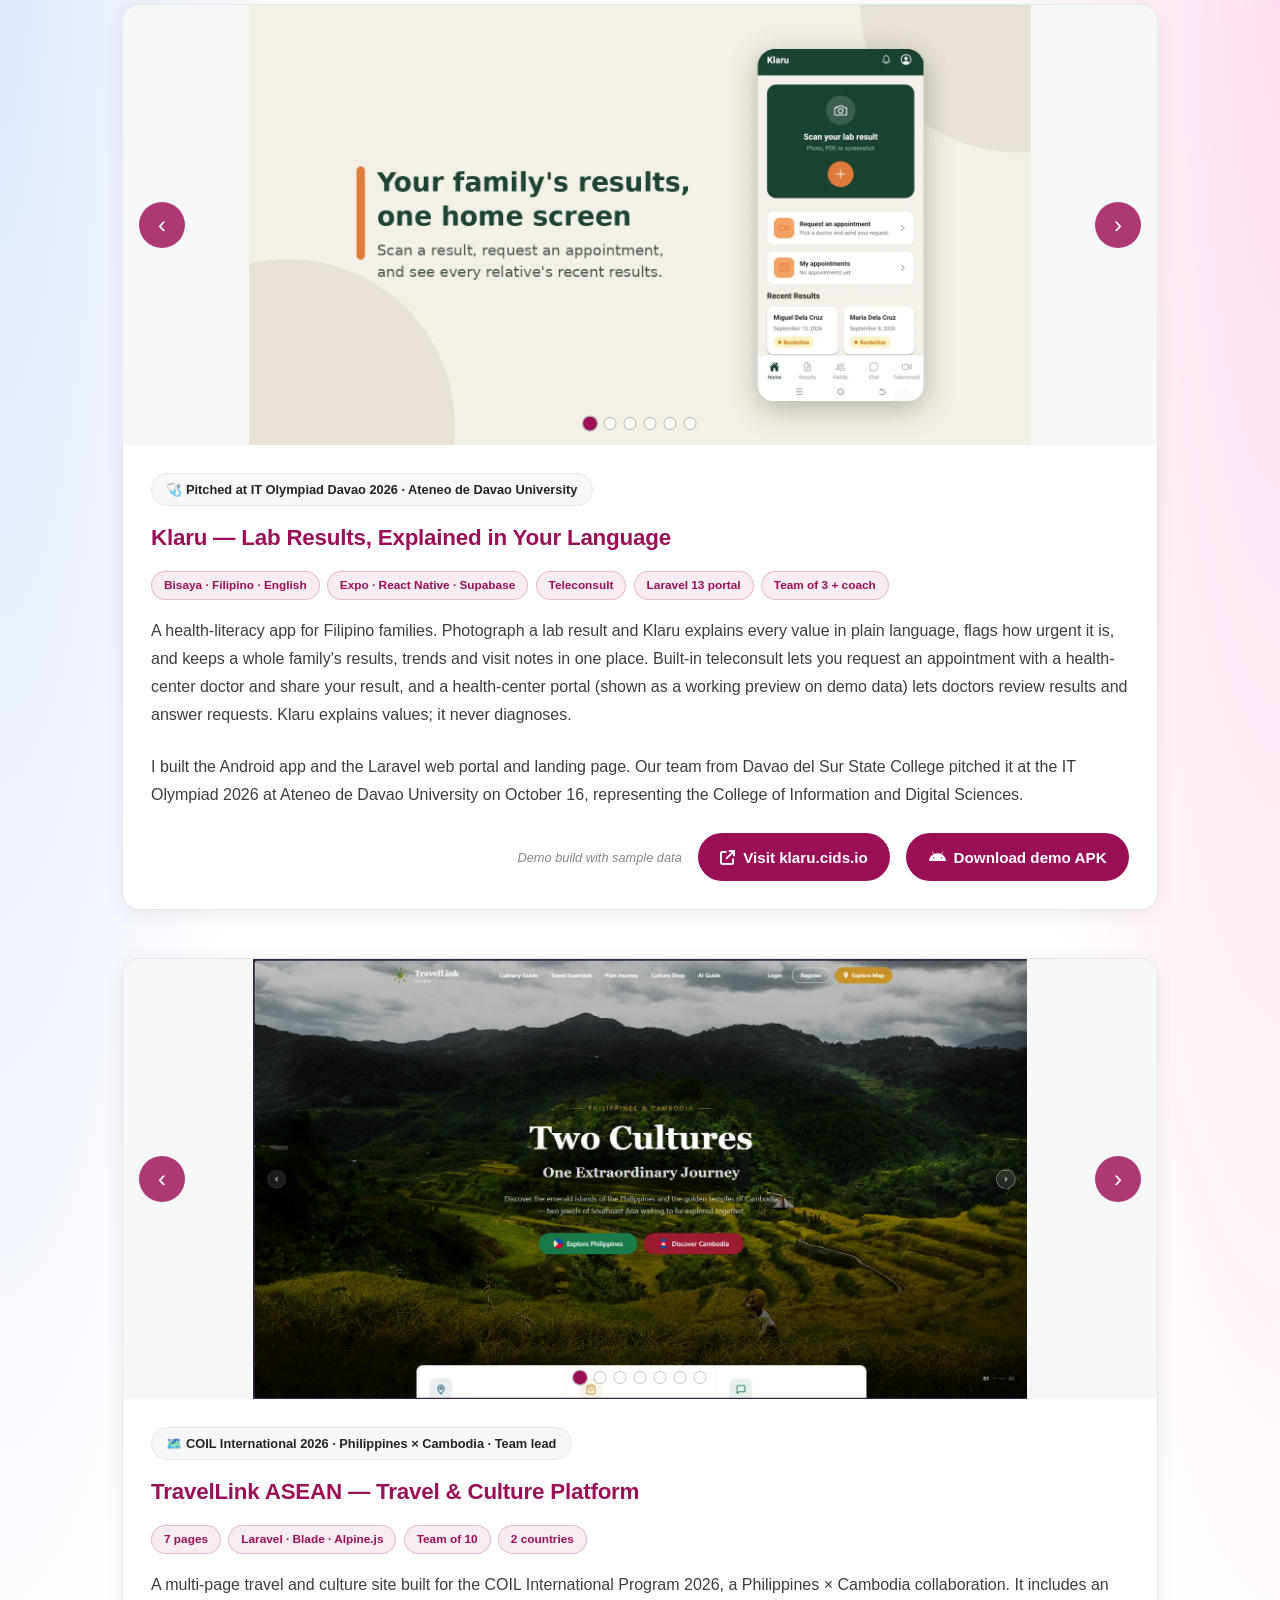
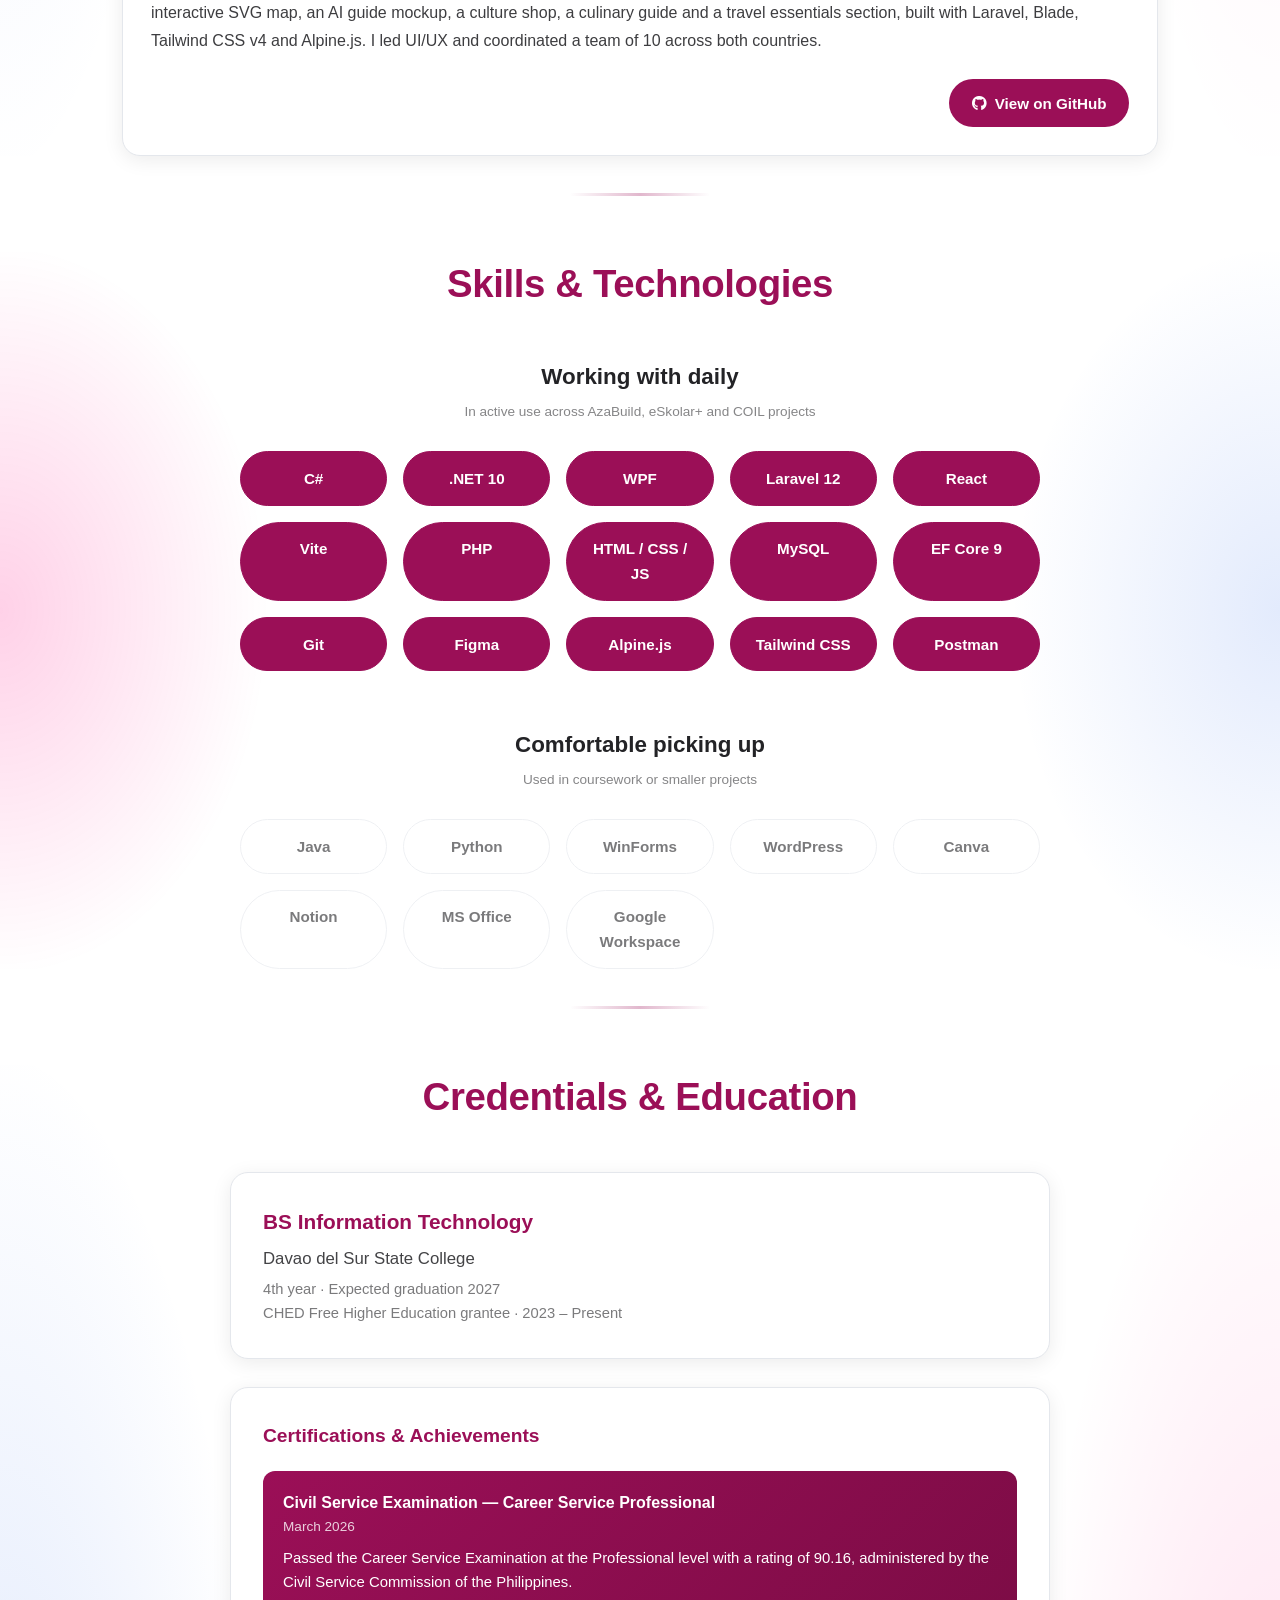
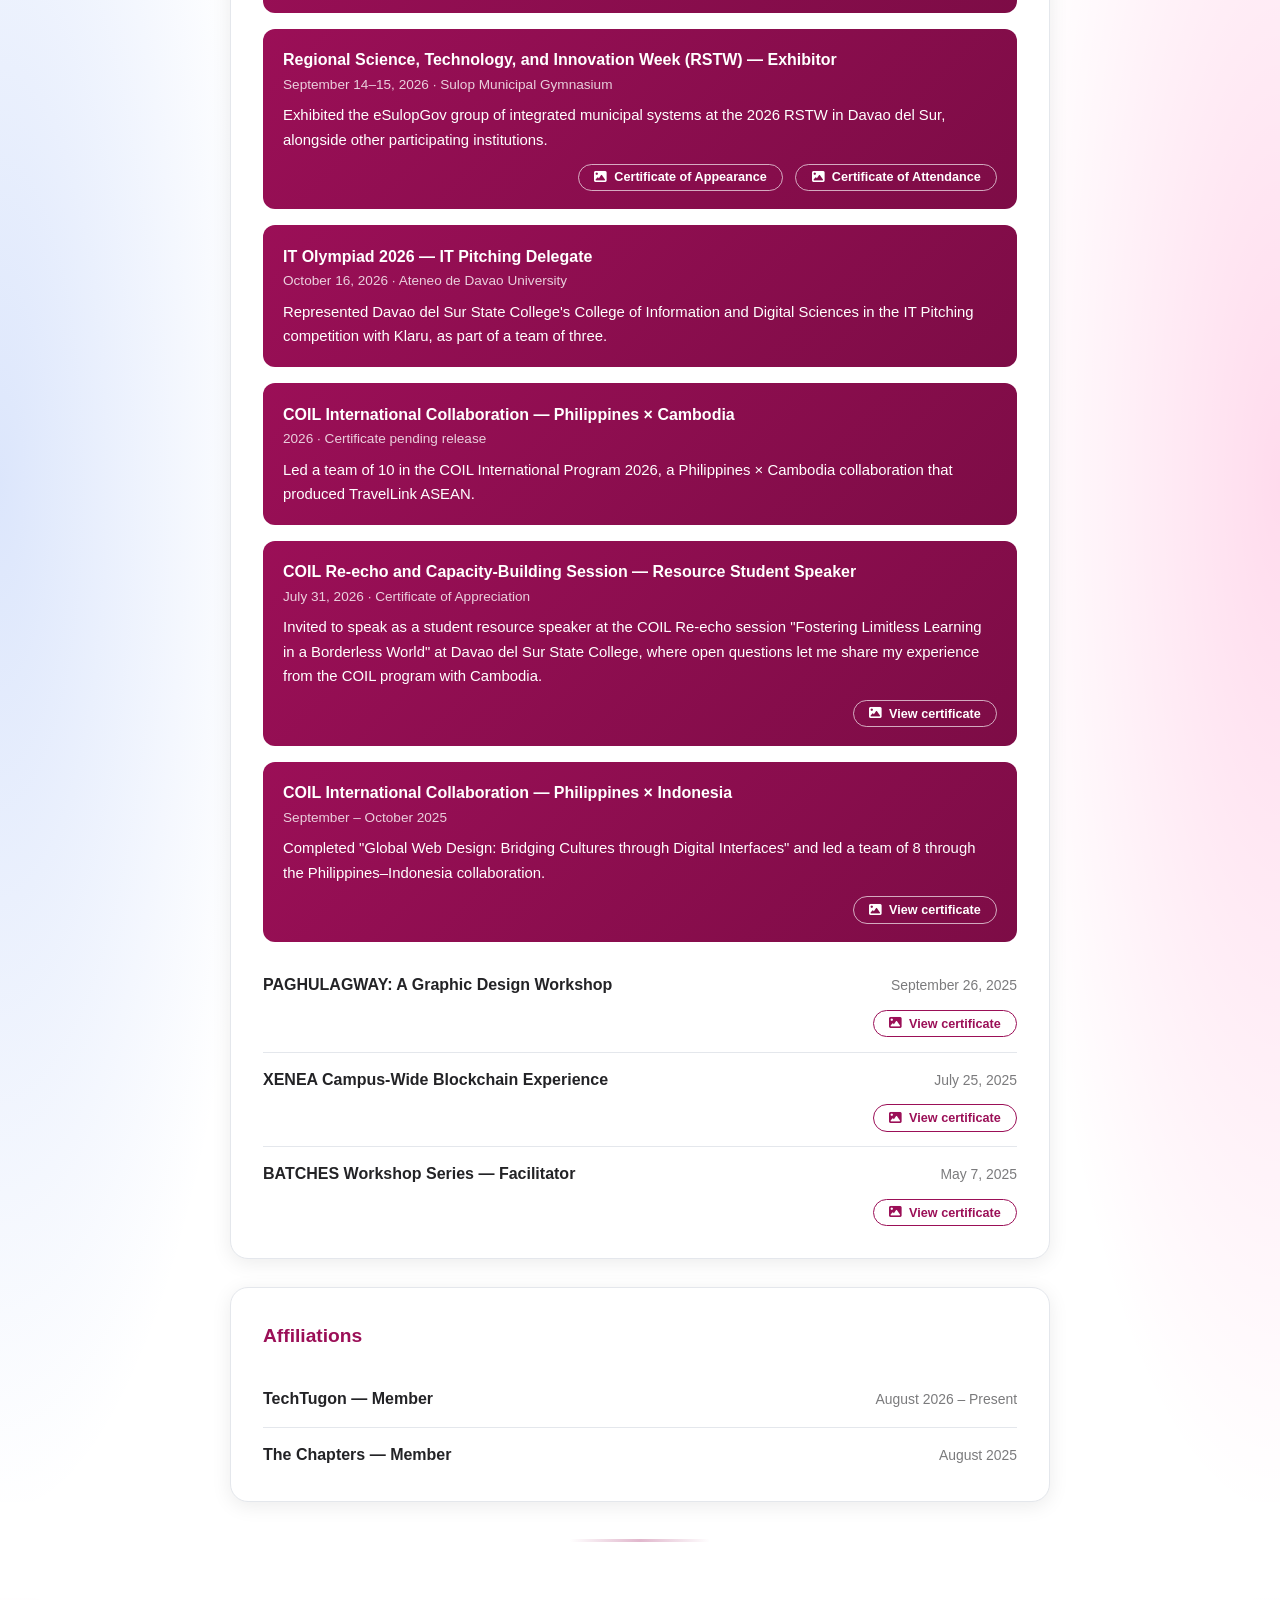
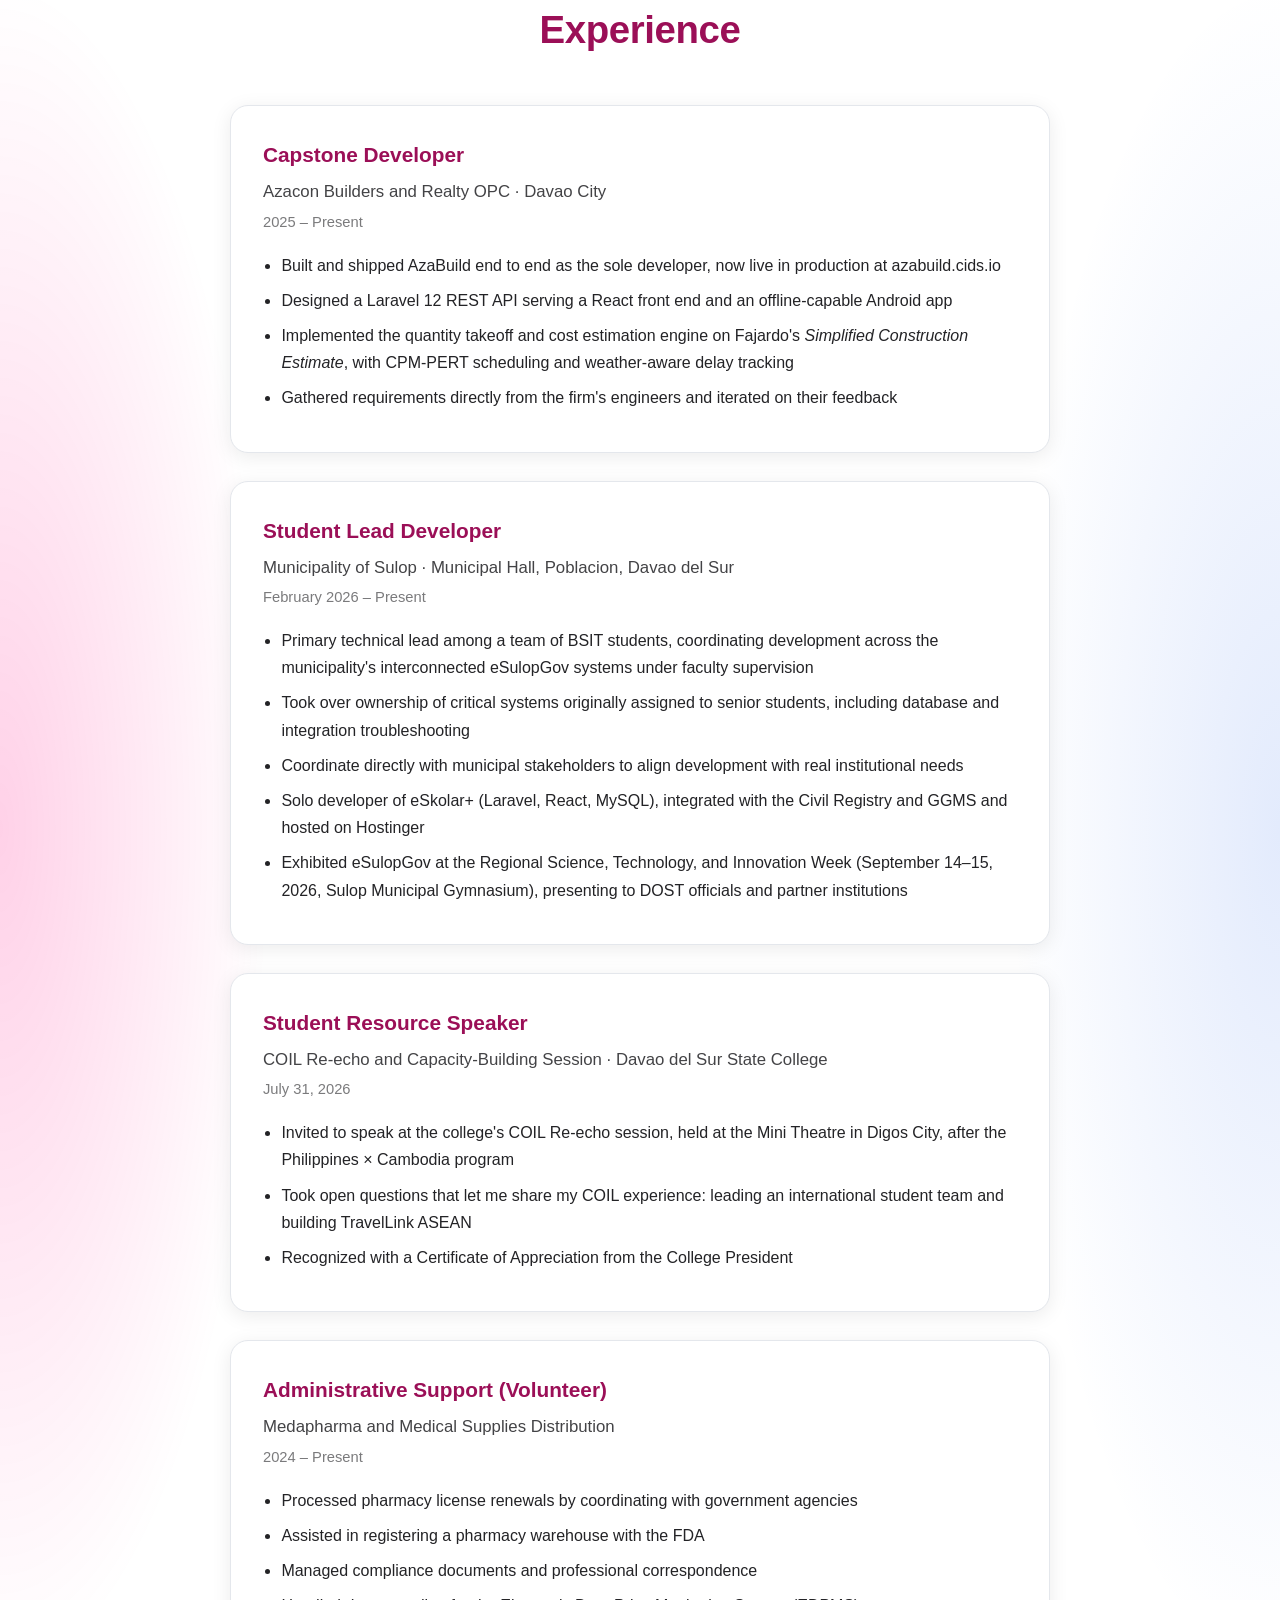
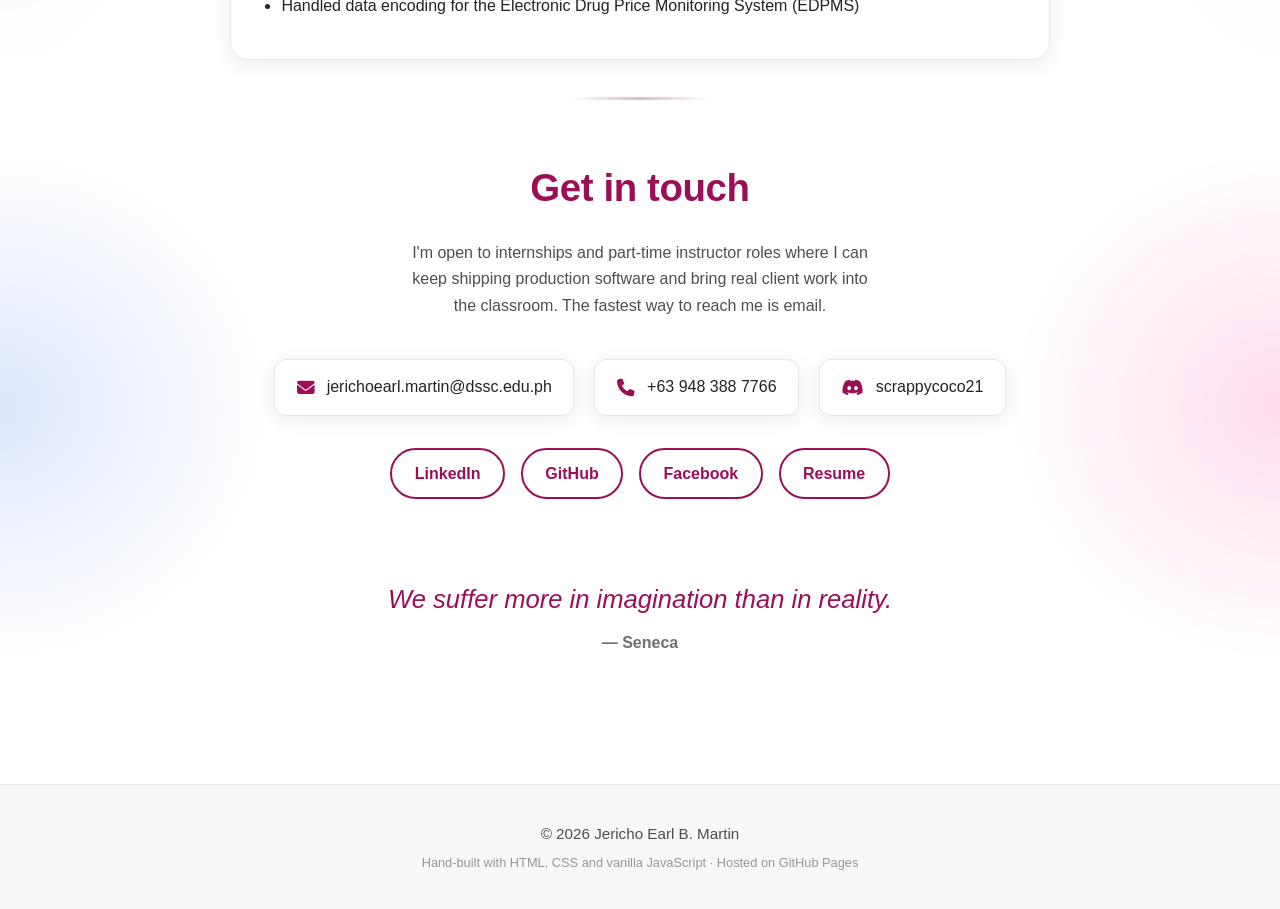
==== commit 32bb1244: "Update Klaru after IT Olympiad, add delegate credential, fix capstone title" ====
--- a/index.html
+++ b/index.html
@@ -269,7 +269,7 @@
                         <div class="carousel-indicators" id="indicators-klaru"></div>
                     </div>
                     <div class="project-content">
-                        <span class="project-badge">🩺 IT Olympiad Davao 2026 · Pitching October 16, 2026</span>
+                        <span class="project-badge">🩺 Pitched at IT Olympiad Davao 2026 · Ateneo de Davao University</span>
                         <h3 class="project-title">Klaru — Lab Results, Explained in Your Language</h3>
                         <div class="project-stats">
                             <span>Bisaya · Filipino · English</span>
@@ -288,7 +288,8 @@
                         </p>
                         <p class="project-description">
                             I built the Android app and the Laravel web portal and landing page. Our team from Davao
-                            del Sur State College is presenting it at IT Olympiad Davao on October 16.
+                            del Sur State College pitched it at the IT Olympiad 2026 at Ateneo de Davao University
+                            on October 16, representing the College of Information and Digital Sciences.
                         </p>
                         <div class="project-links">
                             <span class="repo-note">Demo build with sample data</span>
@@ -459,6 +460,15 @@
                         </div>
 
                         <div class="cert-item cert-highlight">
+                            <div class="cert-name">IT Olympiad 2026 — IT Pitching Delegate</div>
+                            <div class="cert-date">October 16, 2026 · Ateneo de Davao University</div>
+                            <p class="cert-blurb">
+                                Represented Davao del Sur State College's College of Information and Digital Sciences in the
+                                IT Pitching competition with Klaru, as part of a team of three.
+                            </p>
+                        </div>
+
+                        <div class="cert-item cert-highlight">
                             <div class="cert-name">COIL International Collaboration — Philippines × Cambodia</div>
                             <div class="cert-date">2026 · Certificate pending release</div>
                             <p class="cert-blurb">
@@ -565,7 +575,7 @@
 
                 <div class="experience-item">
                     <div class="experience-header">
-                        <div class="experience-title">Developer (Commissioned)</div>
+                        <div class="experience-title">Capstone Developer</div>
                         <div class="experience-company">Azacon Builders and Realty OPC · Davao City</div>
                         <div class="experience-date">2025 – Present</div>
                     </div>
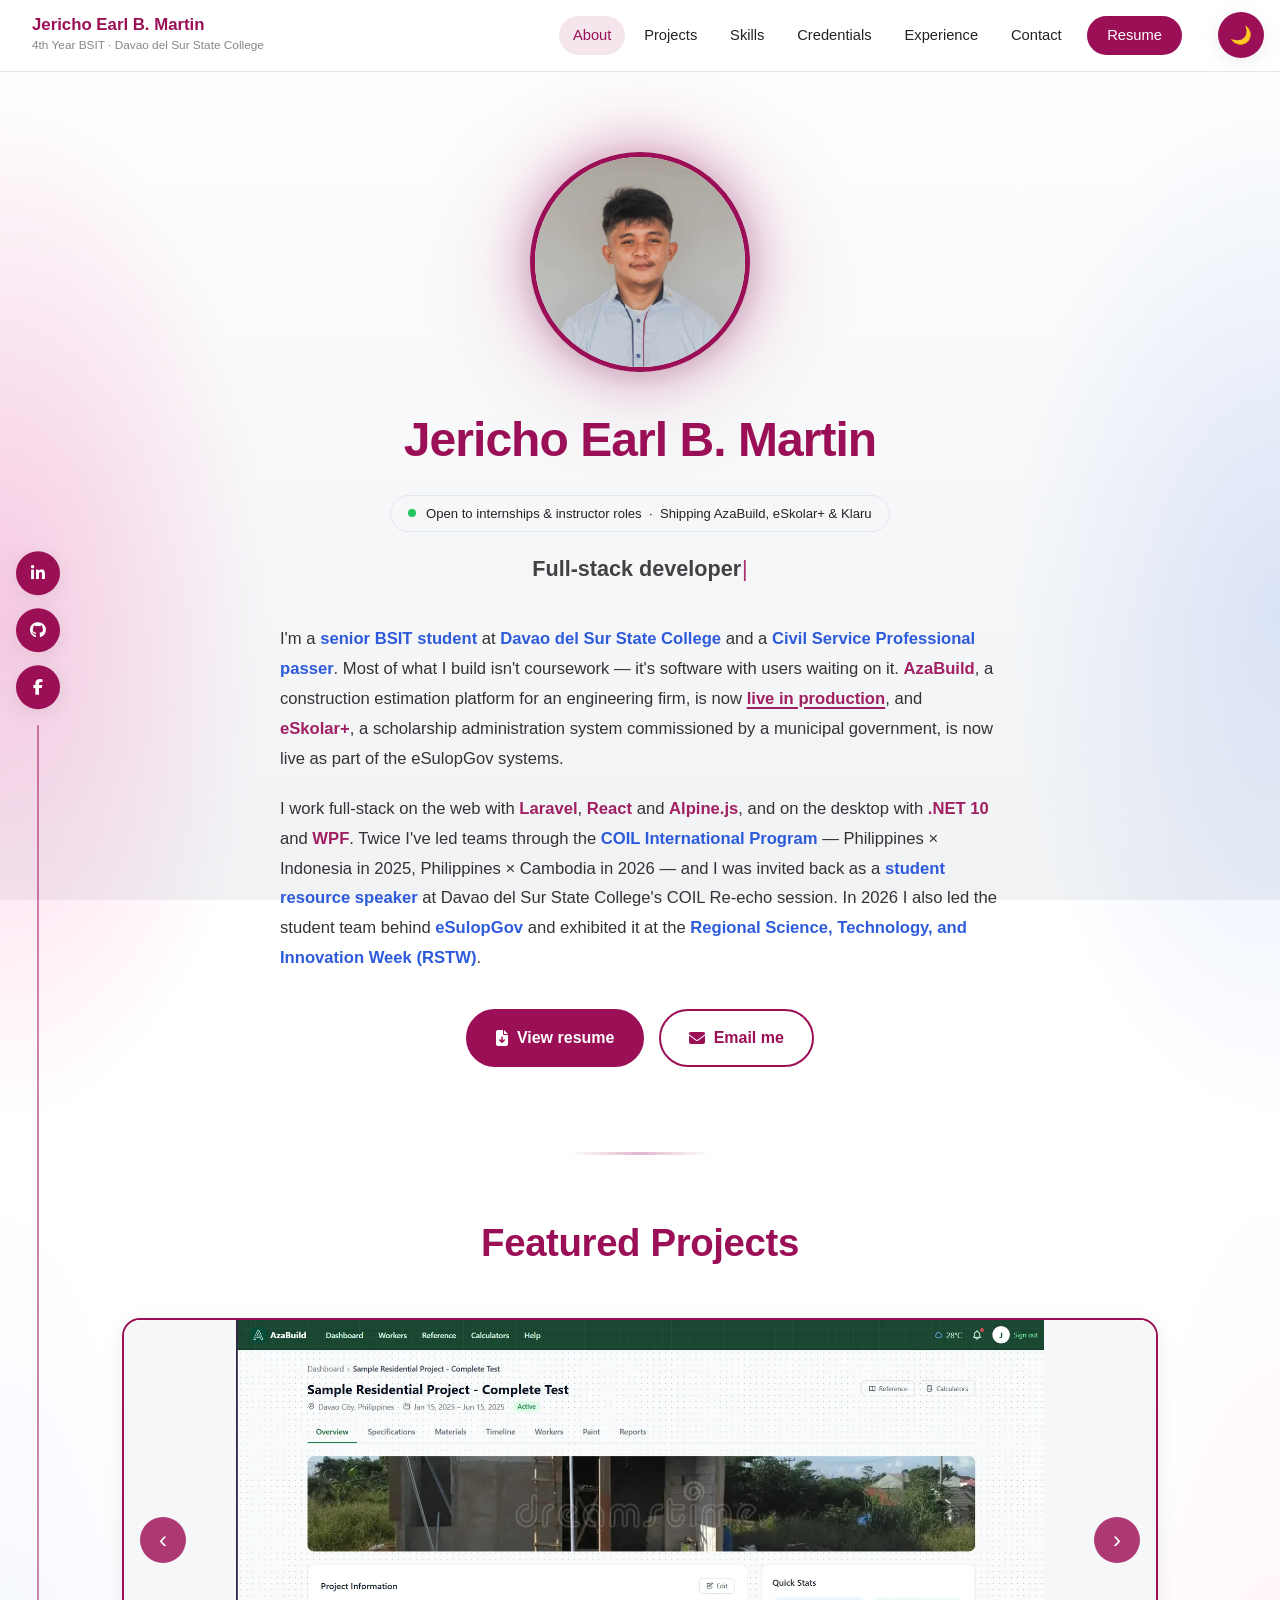
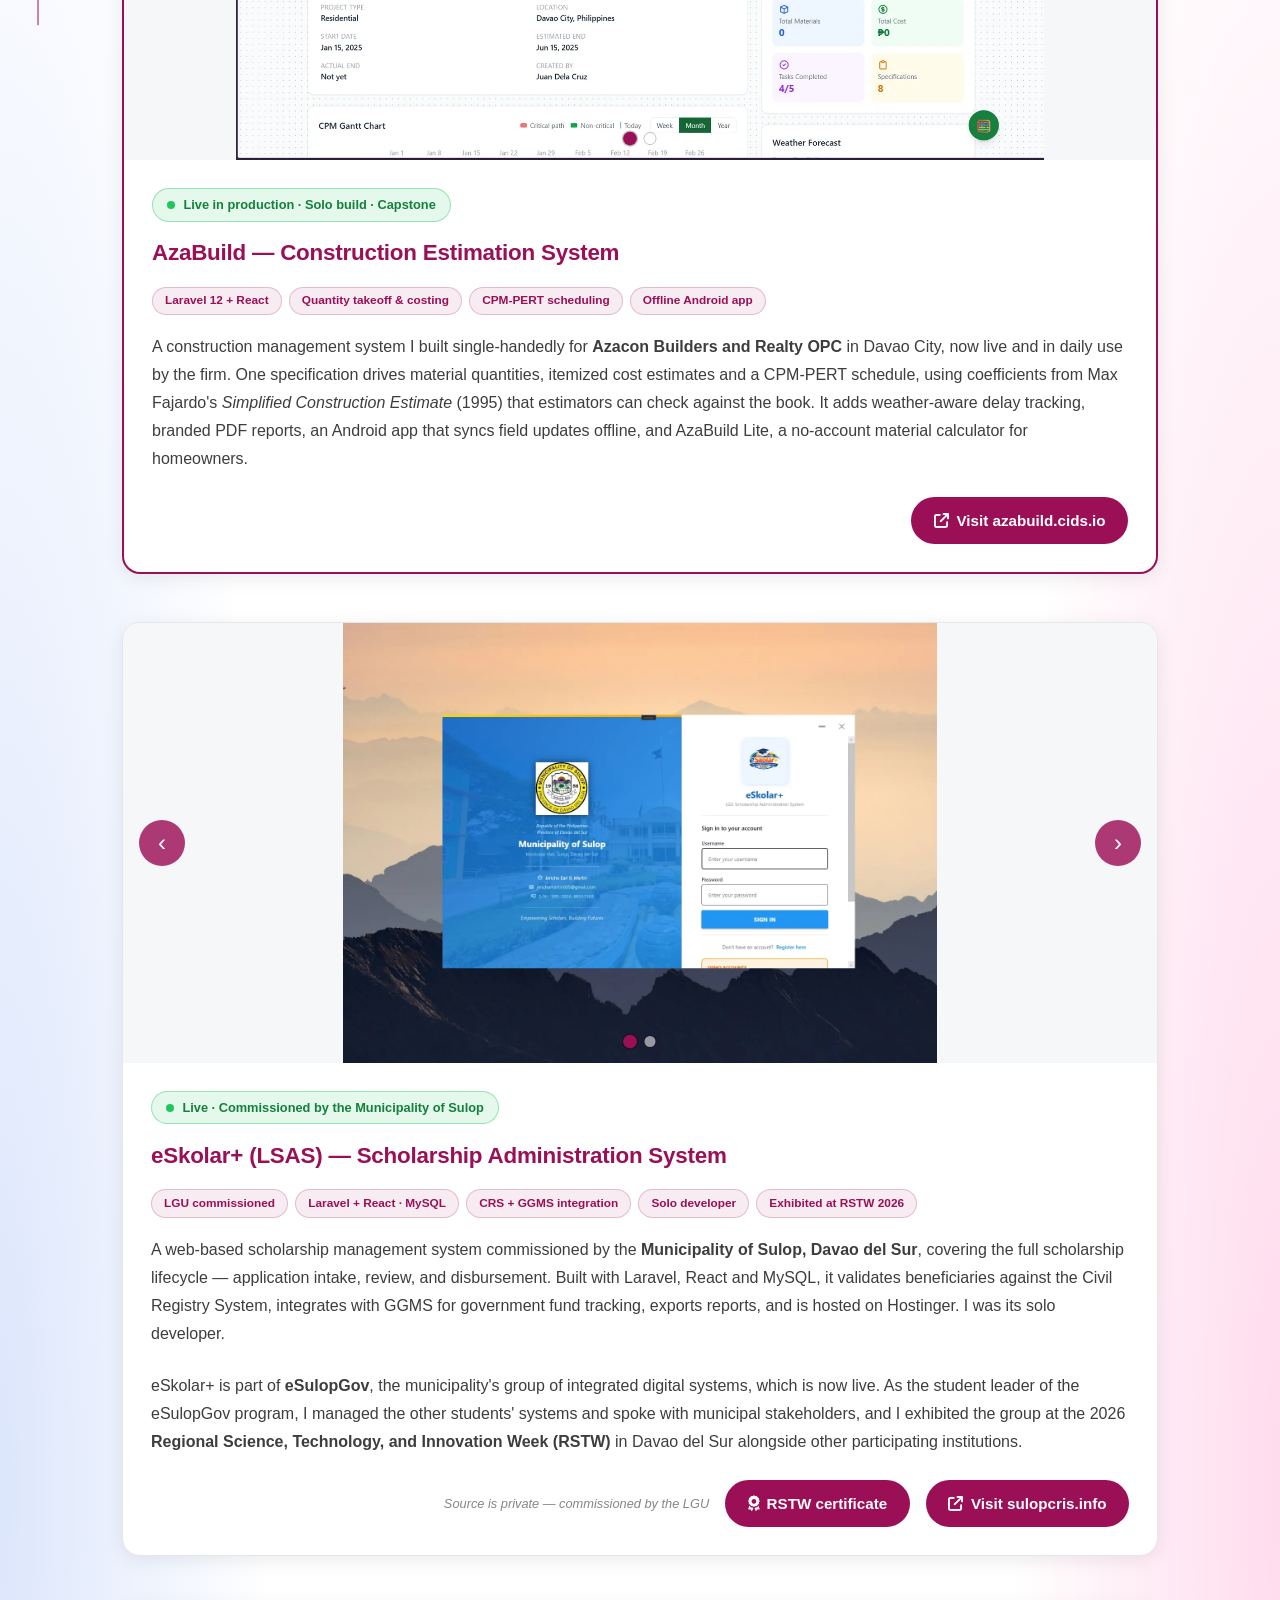
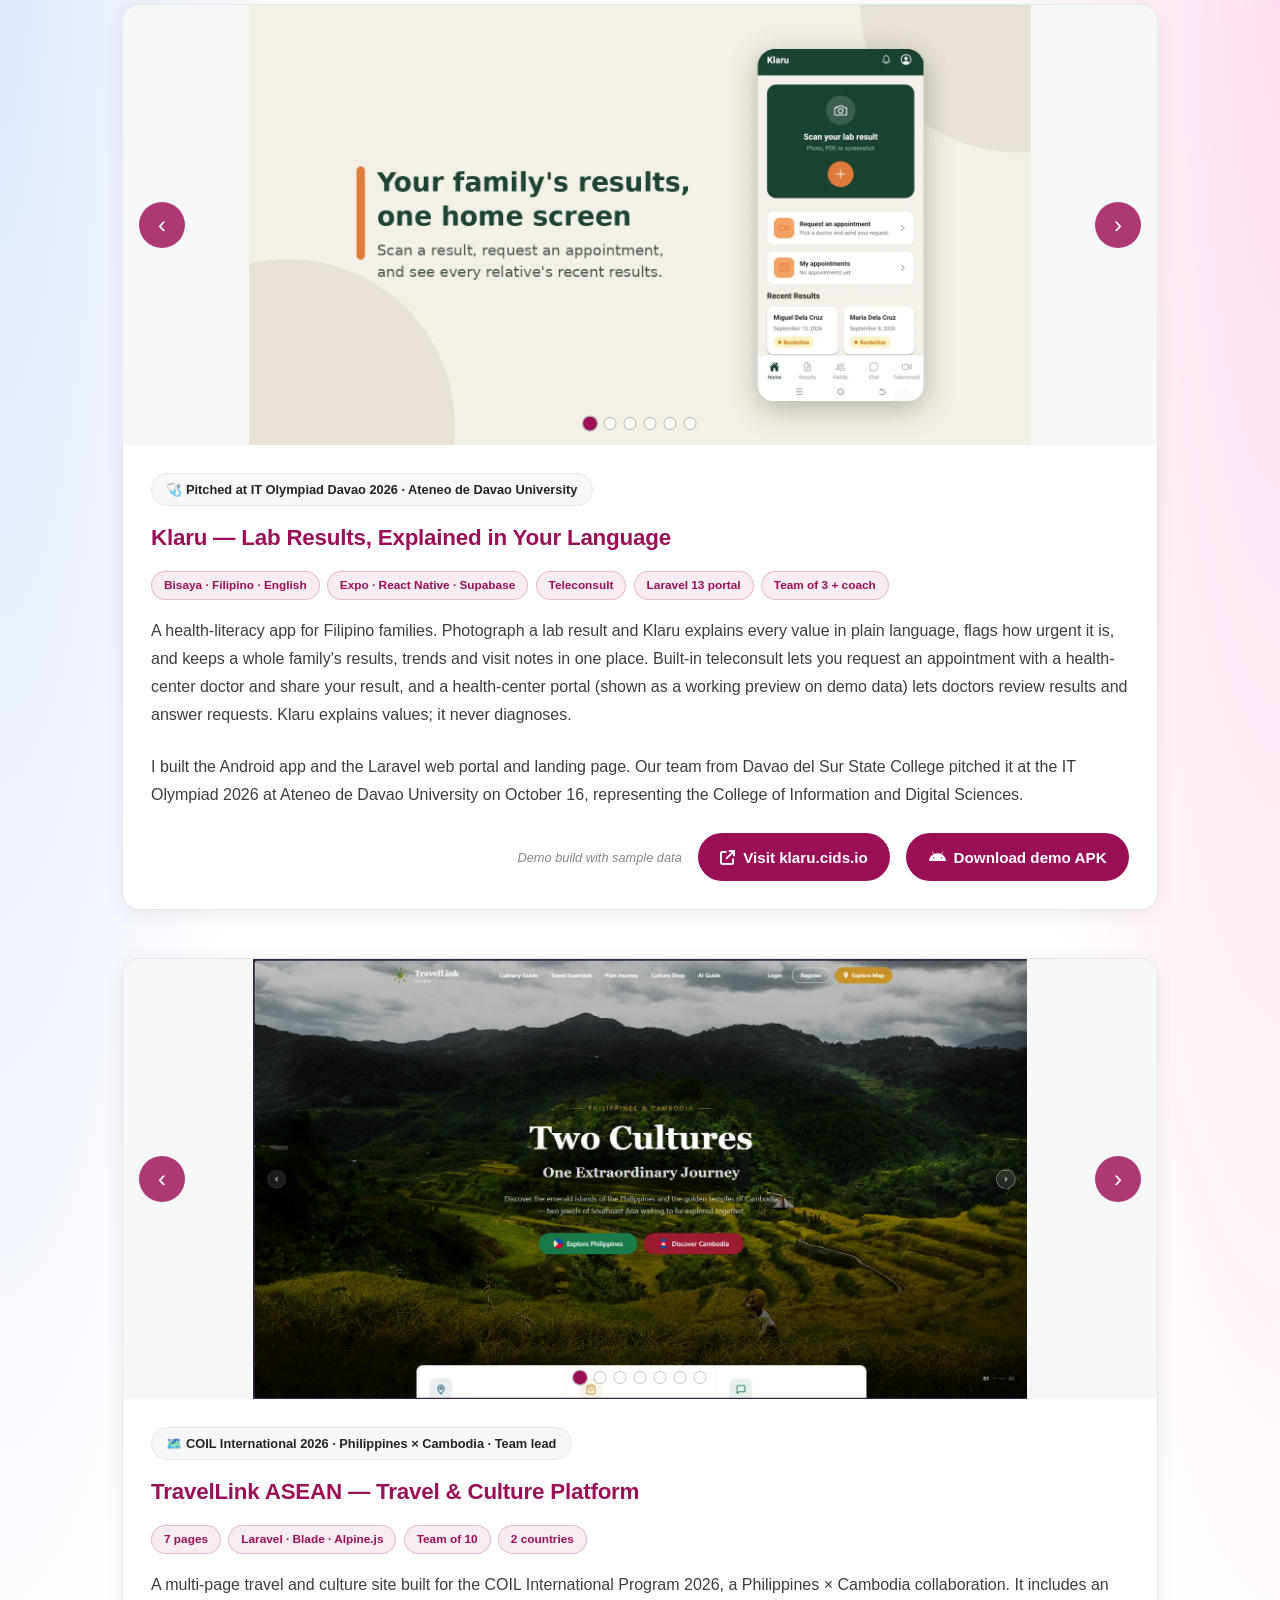
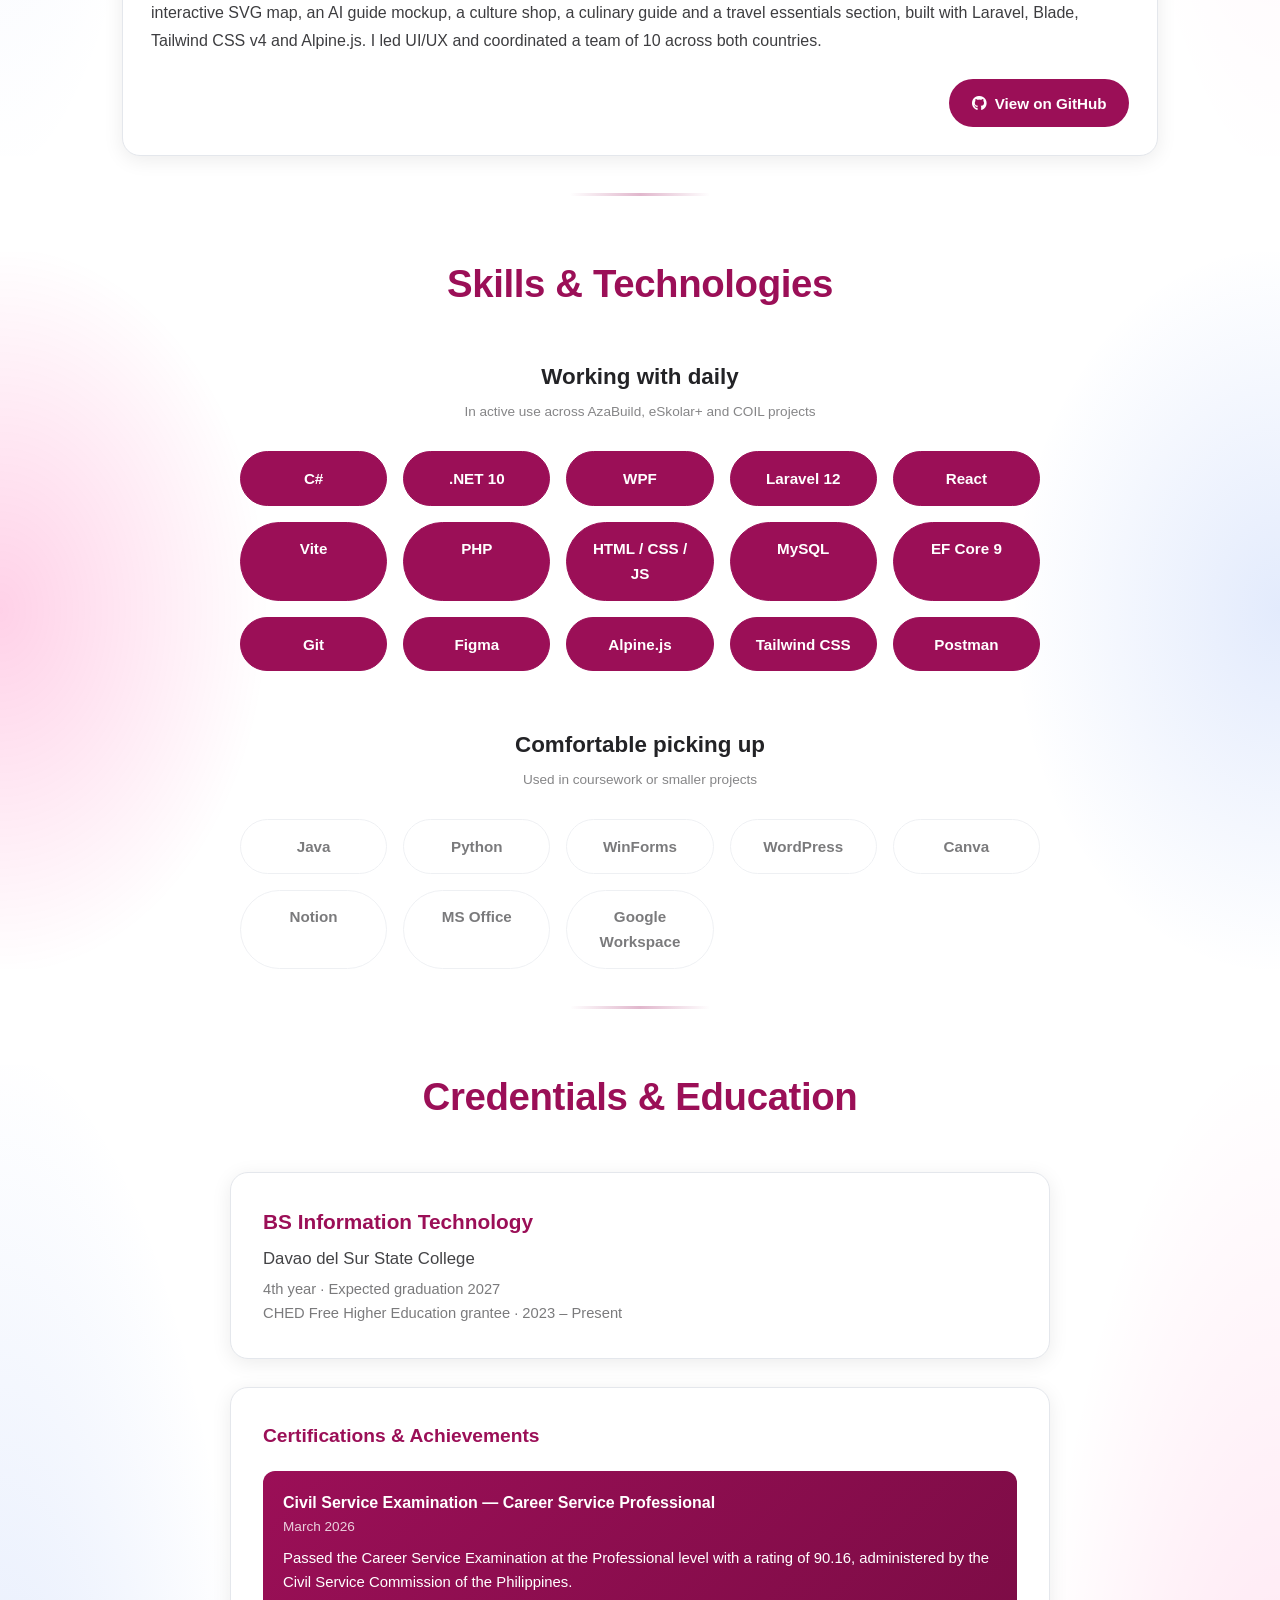
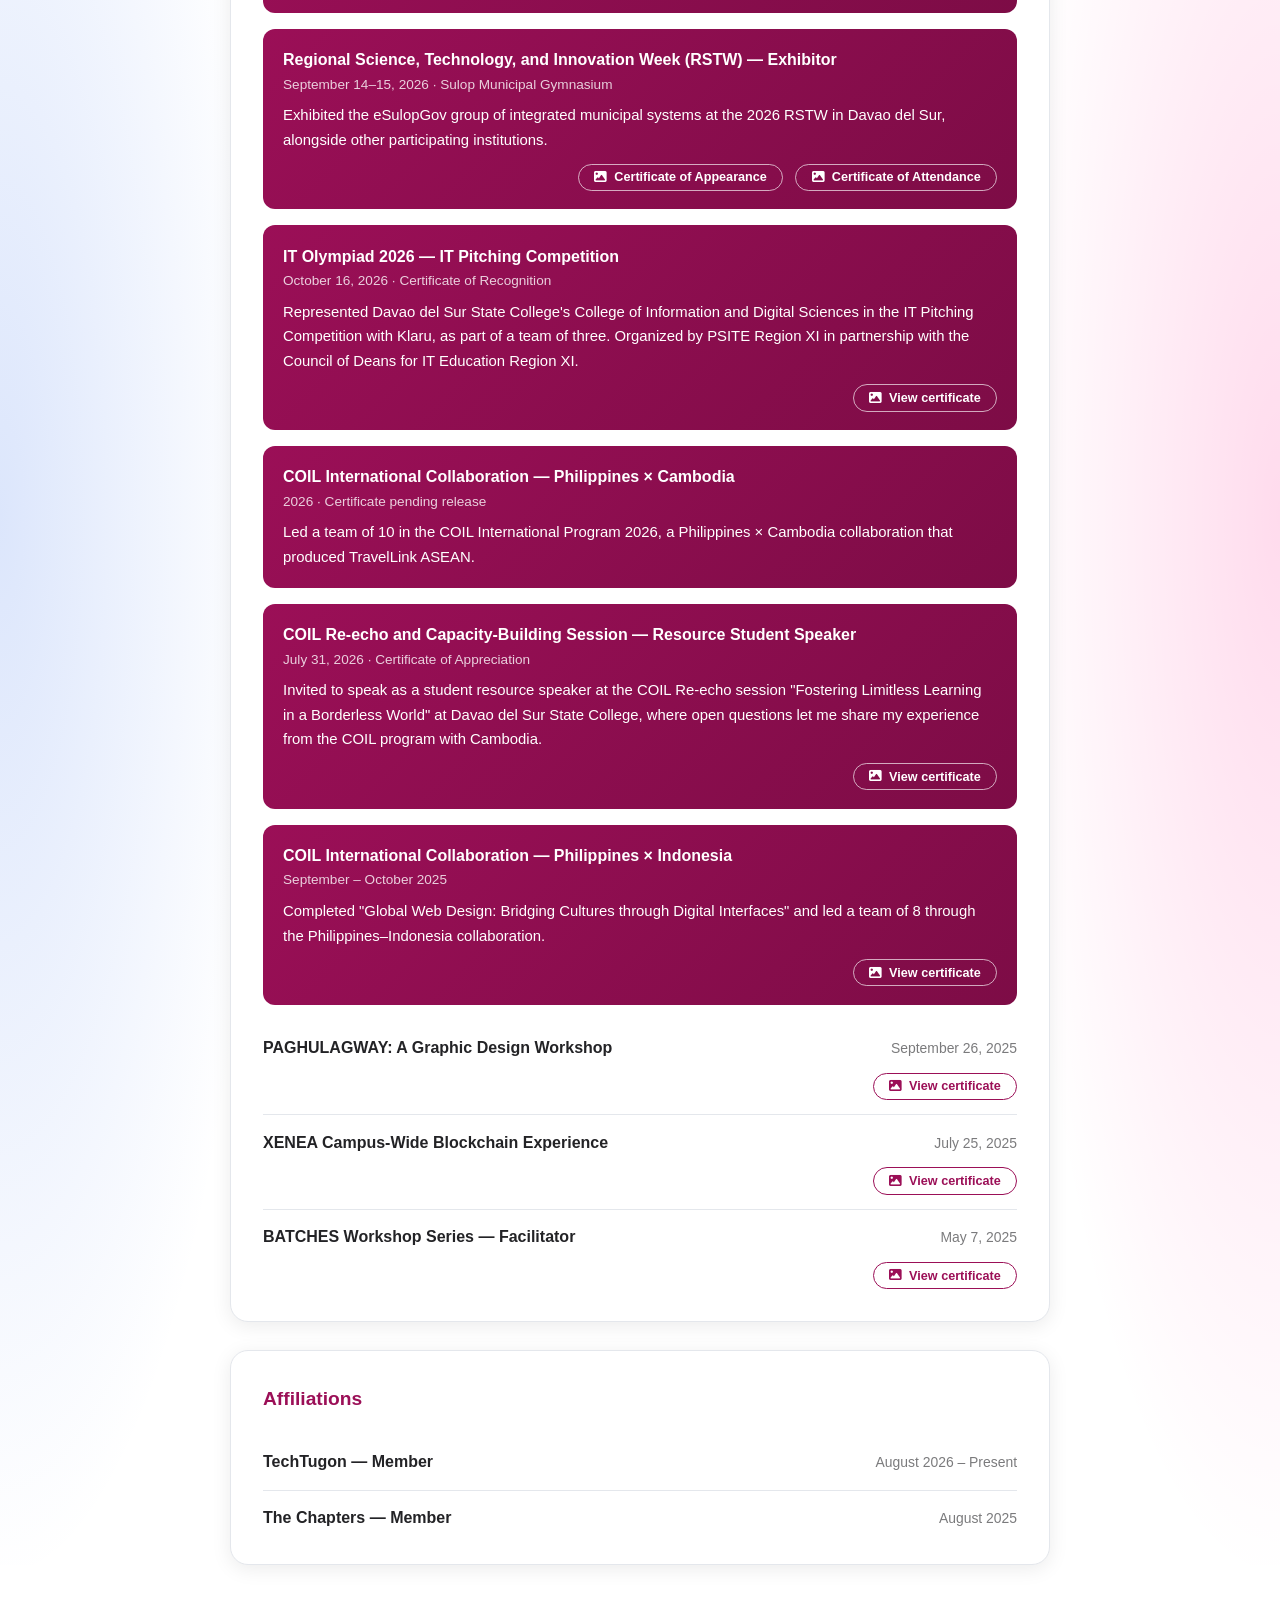
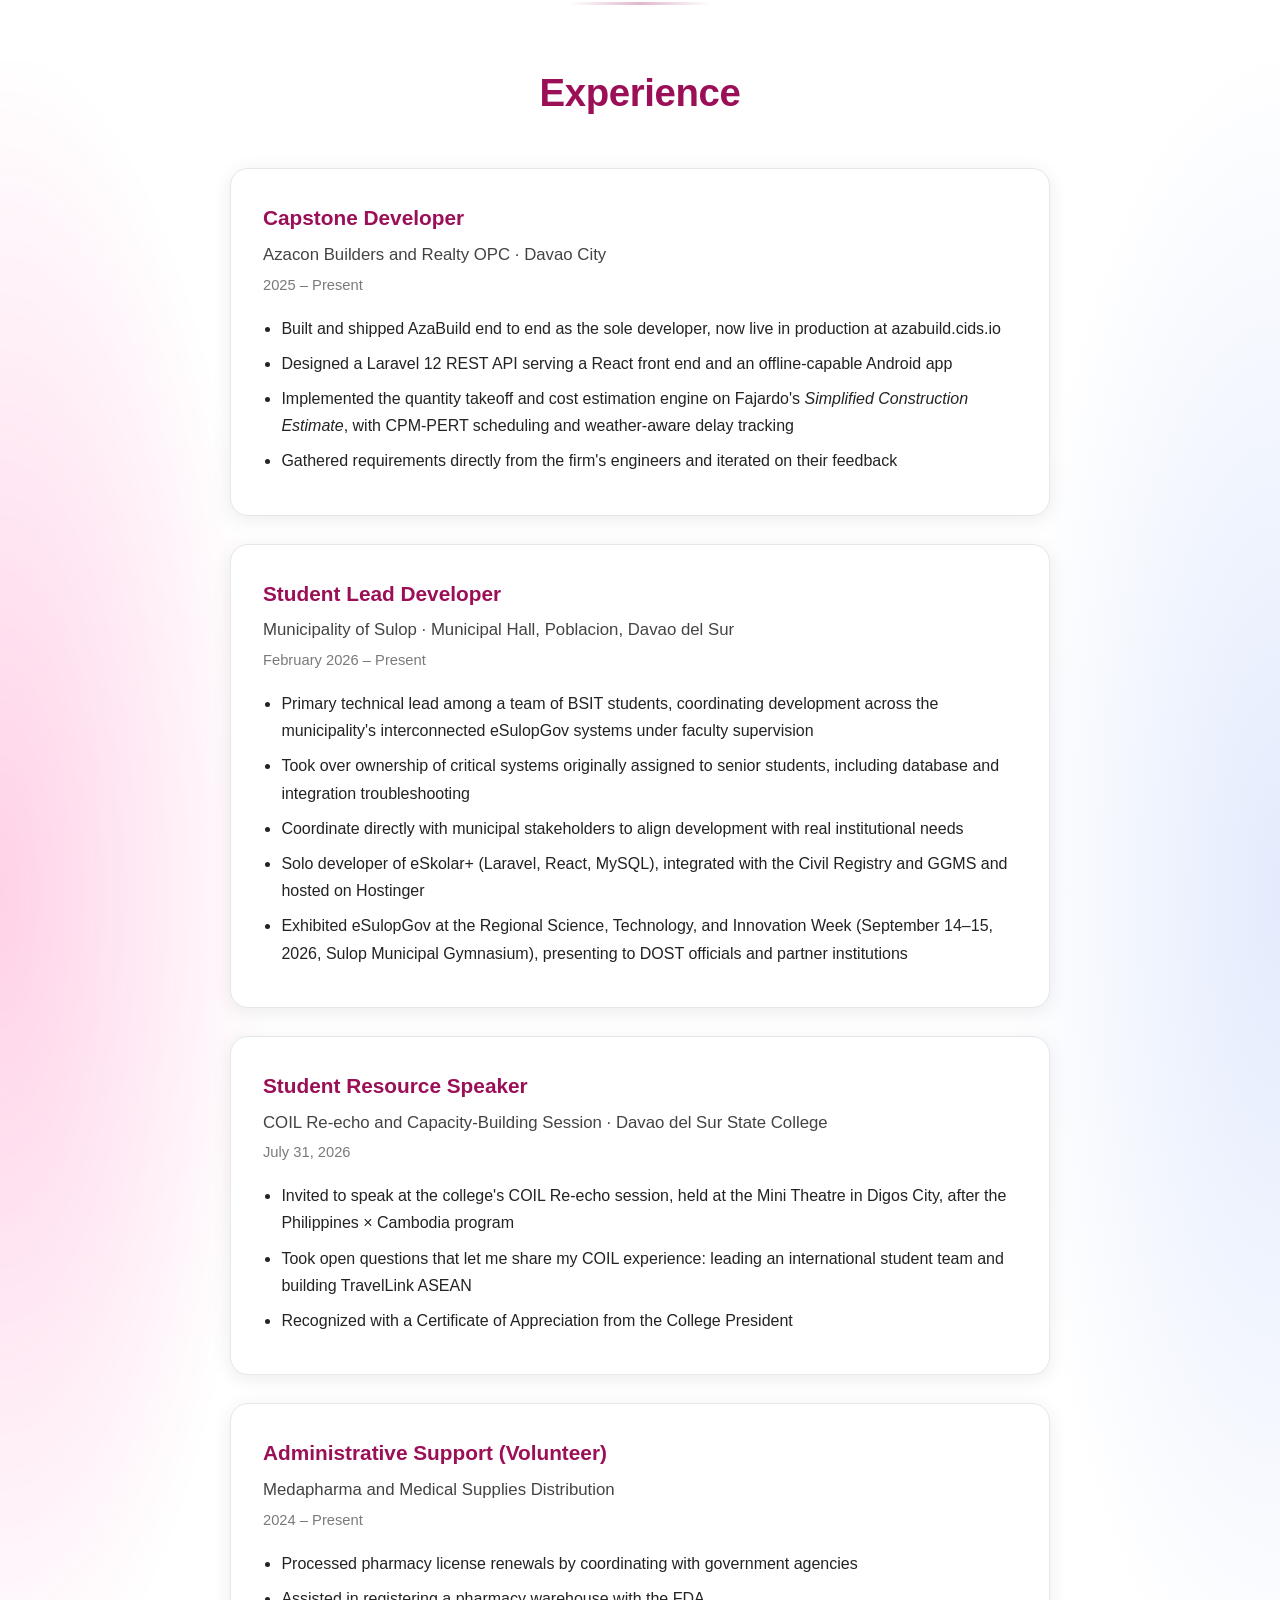
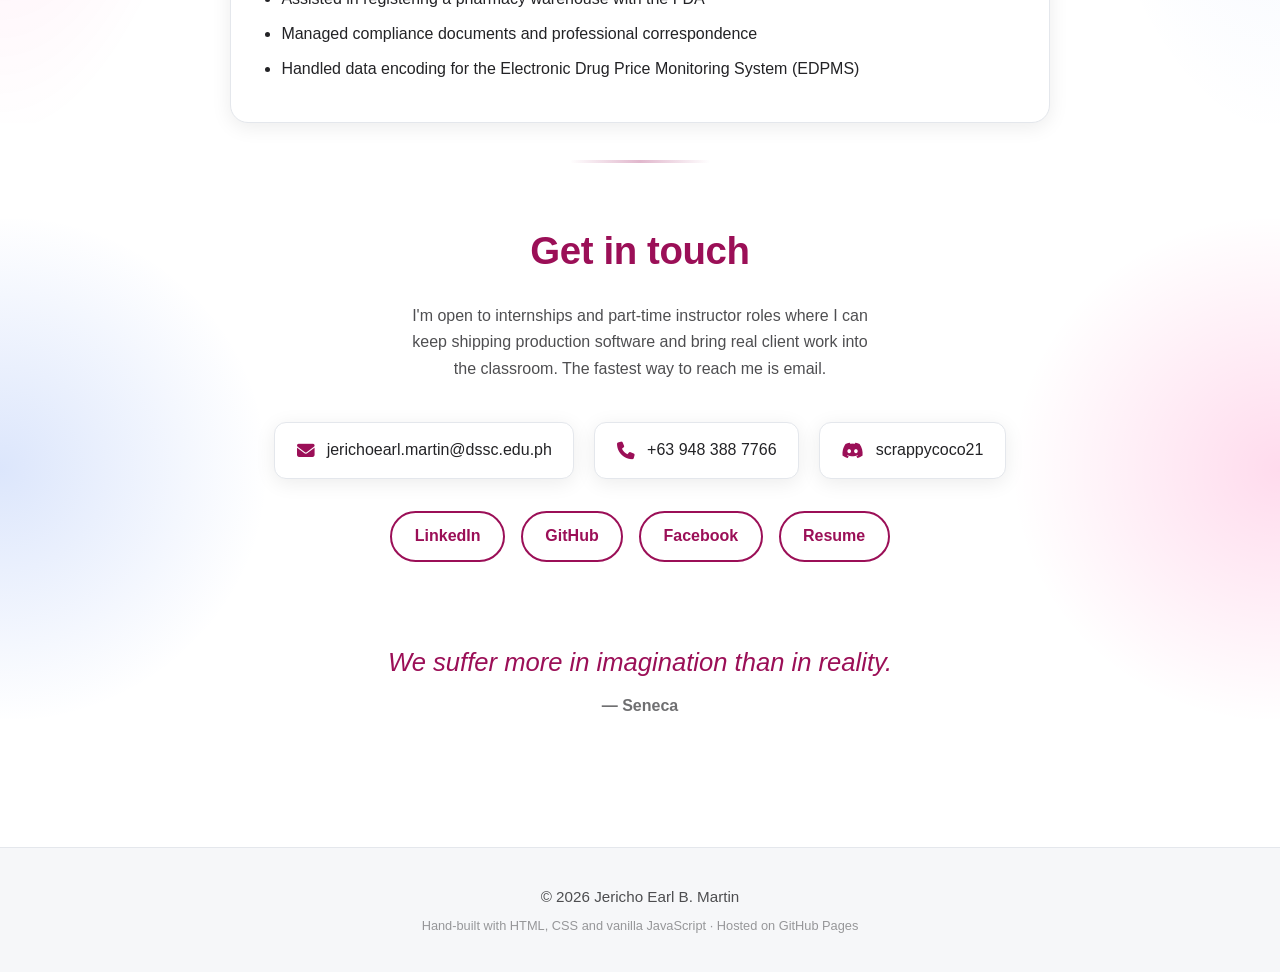
==== commit 894b0711: "Add IT Olympiad certificate, correct credential wording" ====
--- a/index.html
+++ b/index.html
@@ -460,12 +460,18 @@
                         </div>
 
                         <div class="cert-item cert-highlight">
-                            <div class="cert-name">IT Olympiad 2026 — IT Pitching Delegate</div>
-                            <div class="cert-date">October 16, 2026 · Ateneo de Davao University</div>
+                            <div class="cert-name">IT Olympiad 2026 — IT Pitching Competition</div>
+                            <div class="cert-date">October 16, 2026 · Certificate of Recognition</div>
                             <p class="cert-blurb">
                                 Represented Davao del Sur State College's College of Information and Digital Sciences in the
-                                IT Pitching competition with Klaru, as part of a team of three.
+                                IT Pitching Competition with Klaru, as part of a team of three. Organized by PSITE Region XI in
+                                partnership with the Council of Deans for IT Education Region XI.
                             </p>
+                            <button class="cert-view-btn" type="button"
+                                data-cert-src="resource/certs/cert-it-olympiad.webp"
+                                data-cert-caption="Certificate of Recognition — IT Pitching Competition, IT Olympiad 2026 · October 16, 2026">
+                                <i class="fas fa-image" aria-hidden="true"></i> View certificate
+                            </button>
                         </div>
 
                         <div class="cert-item cert-highlight">
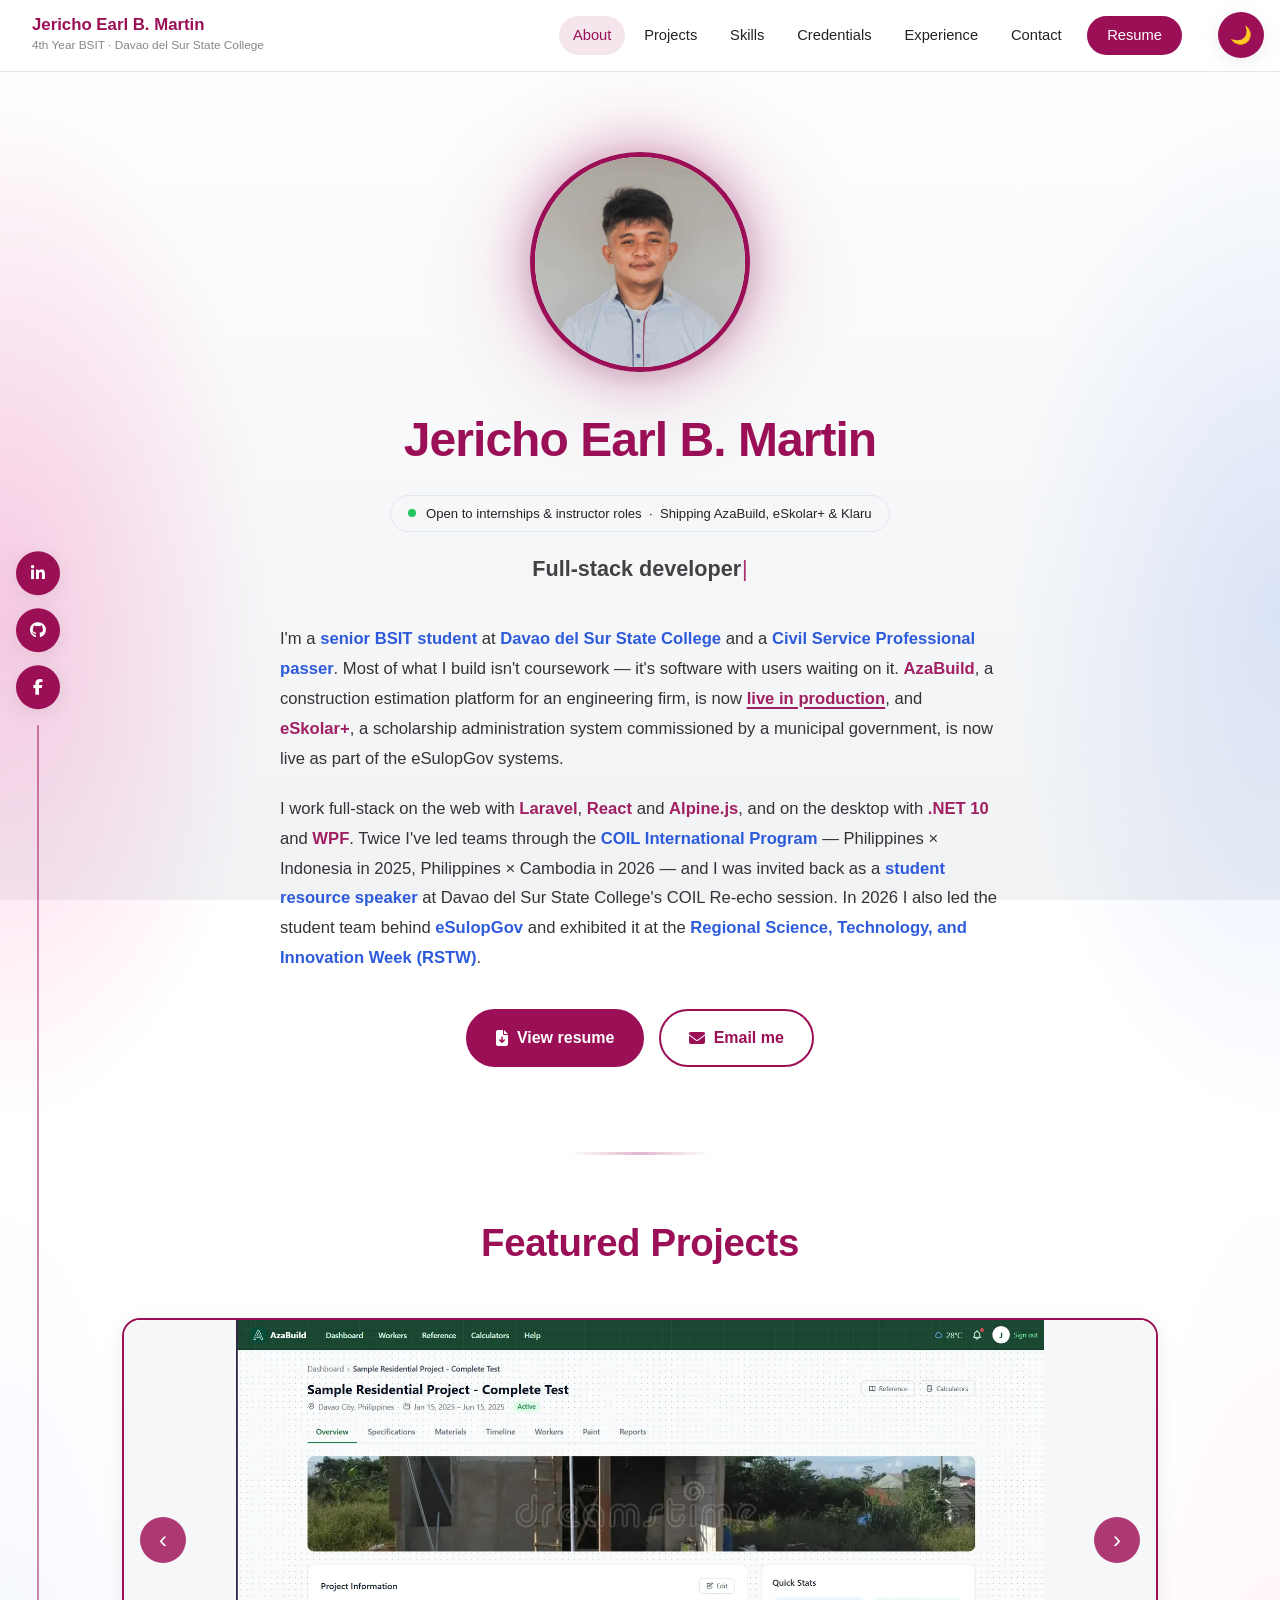
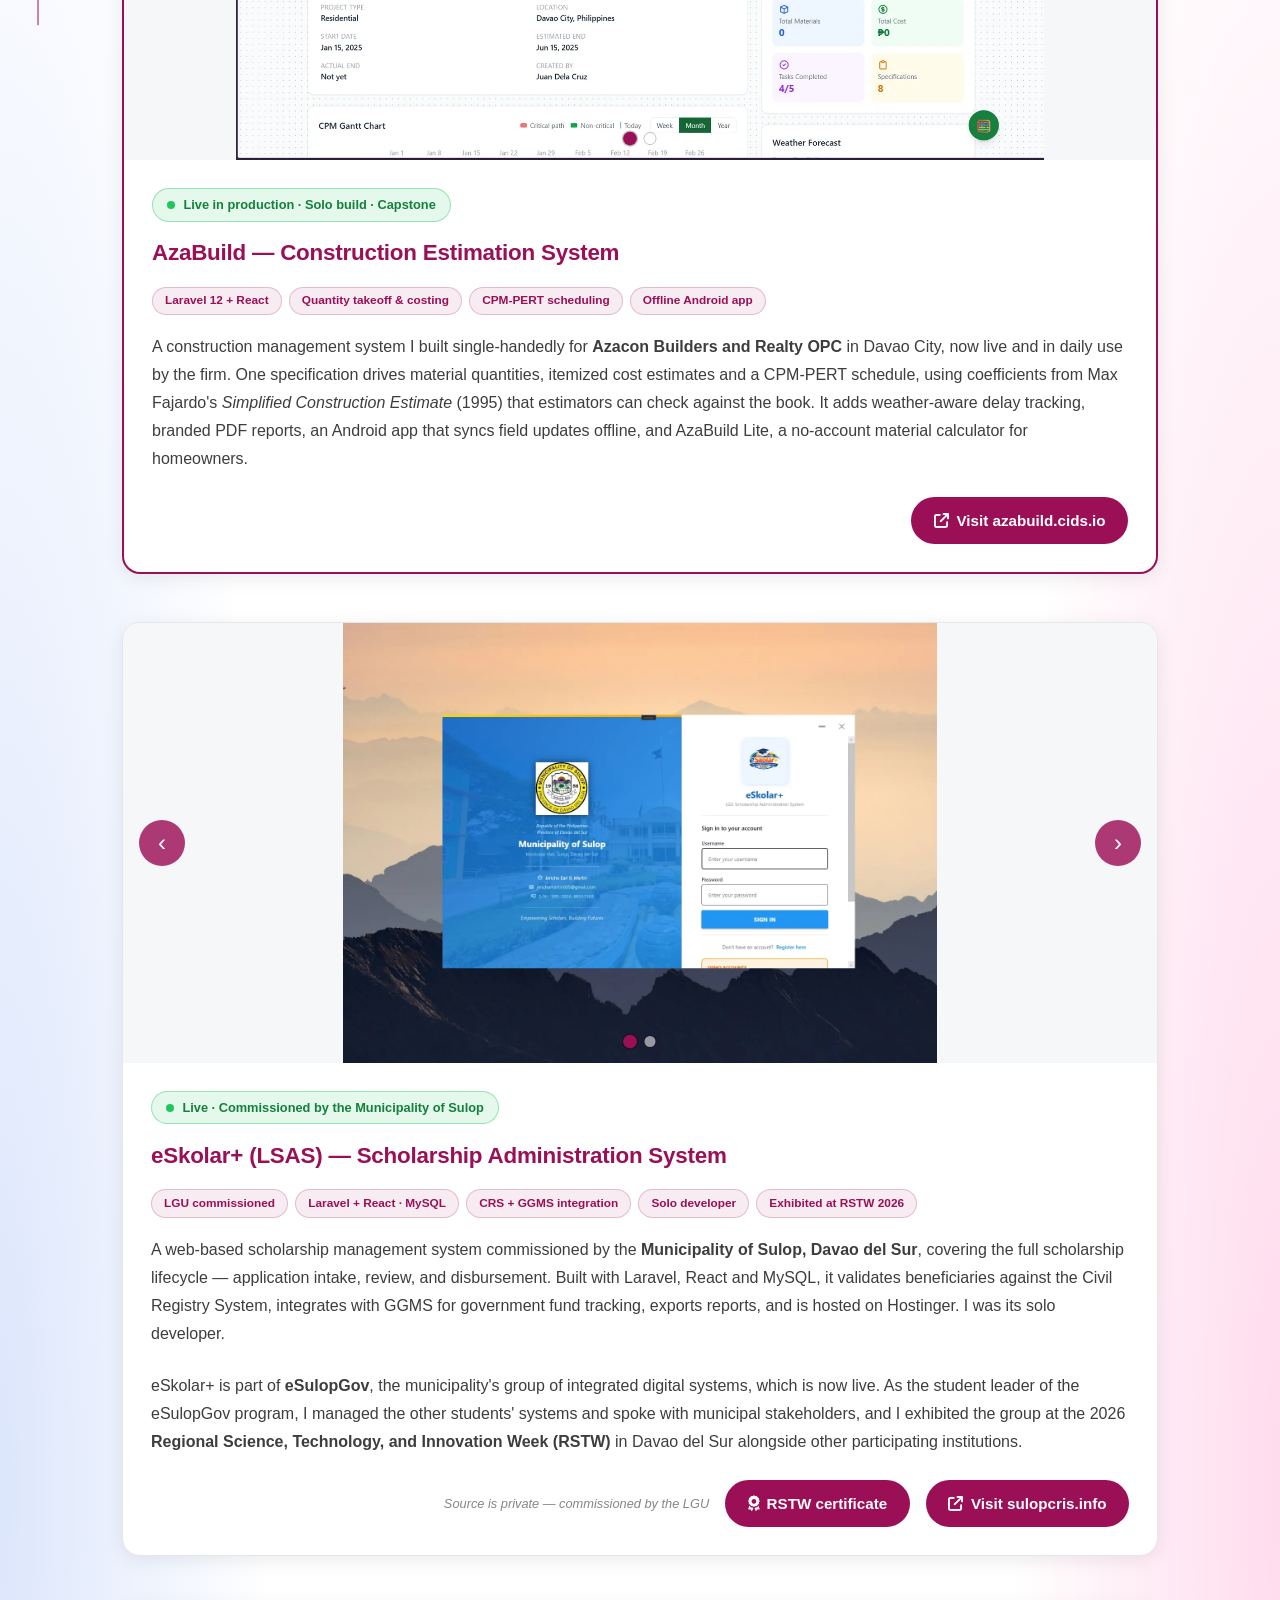
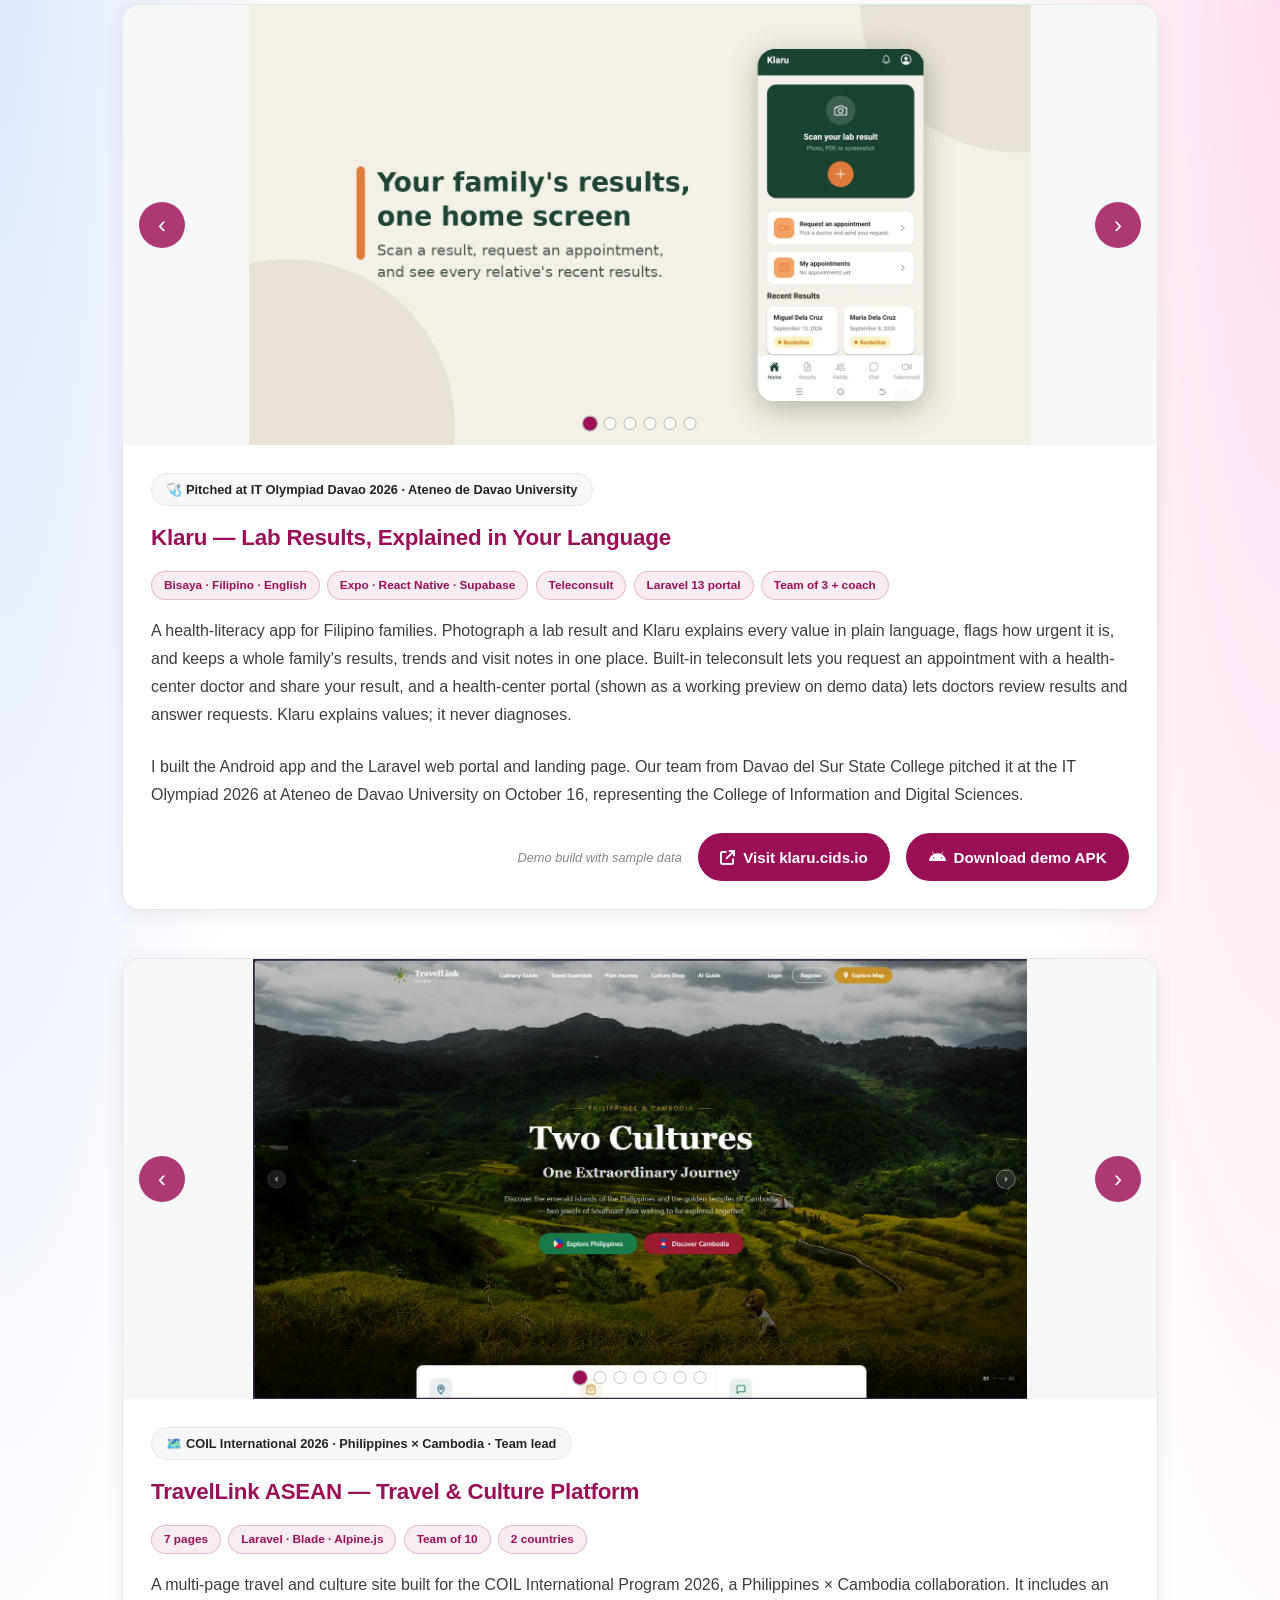
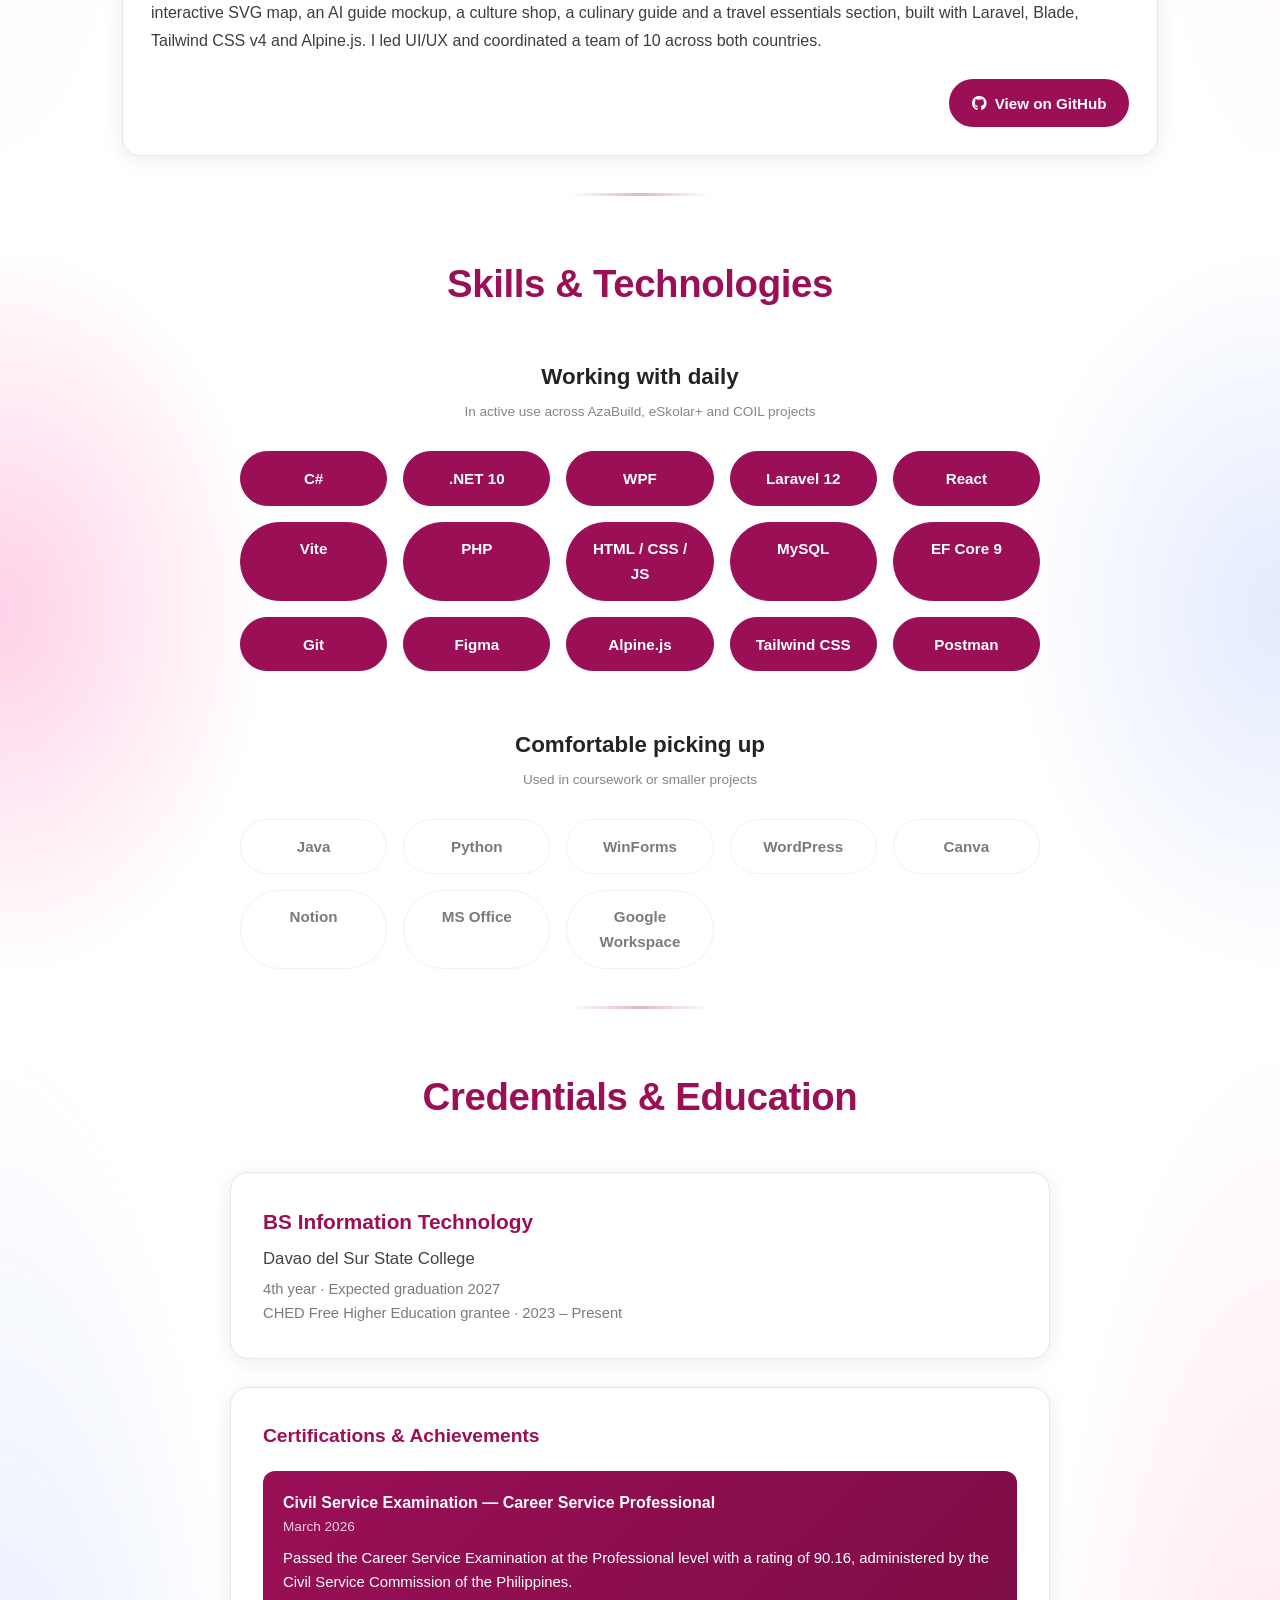
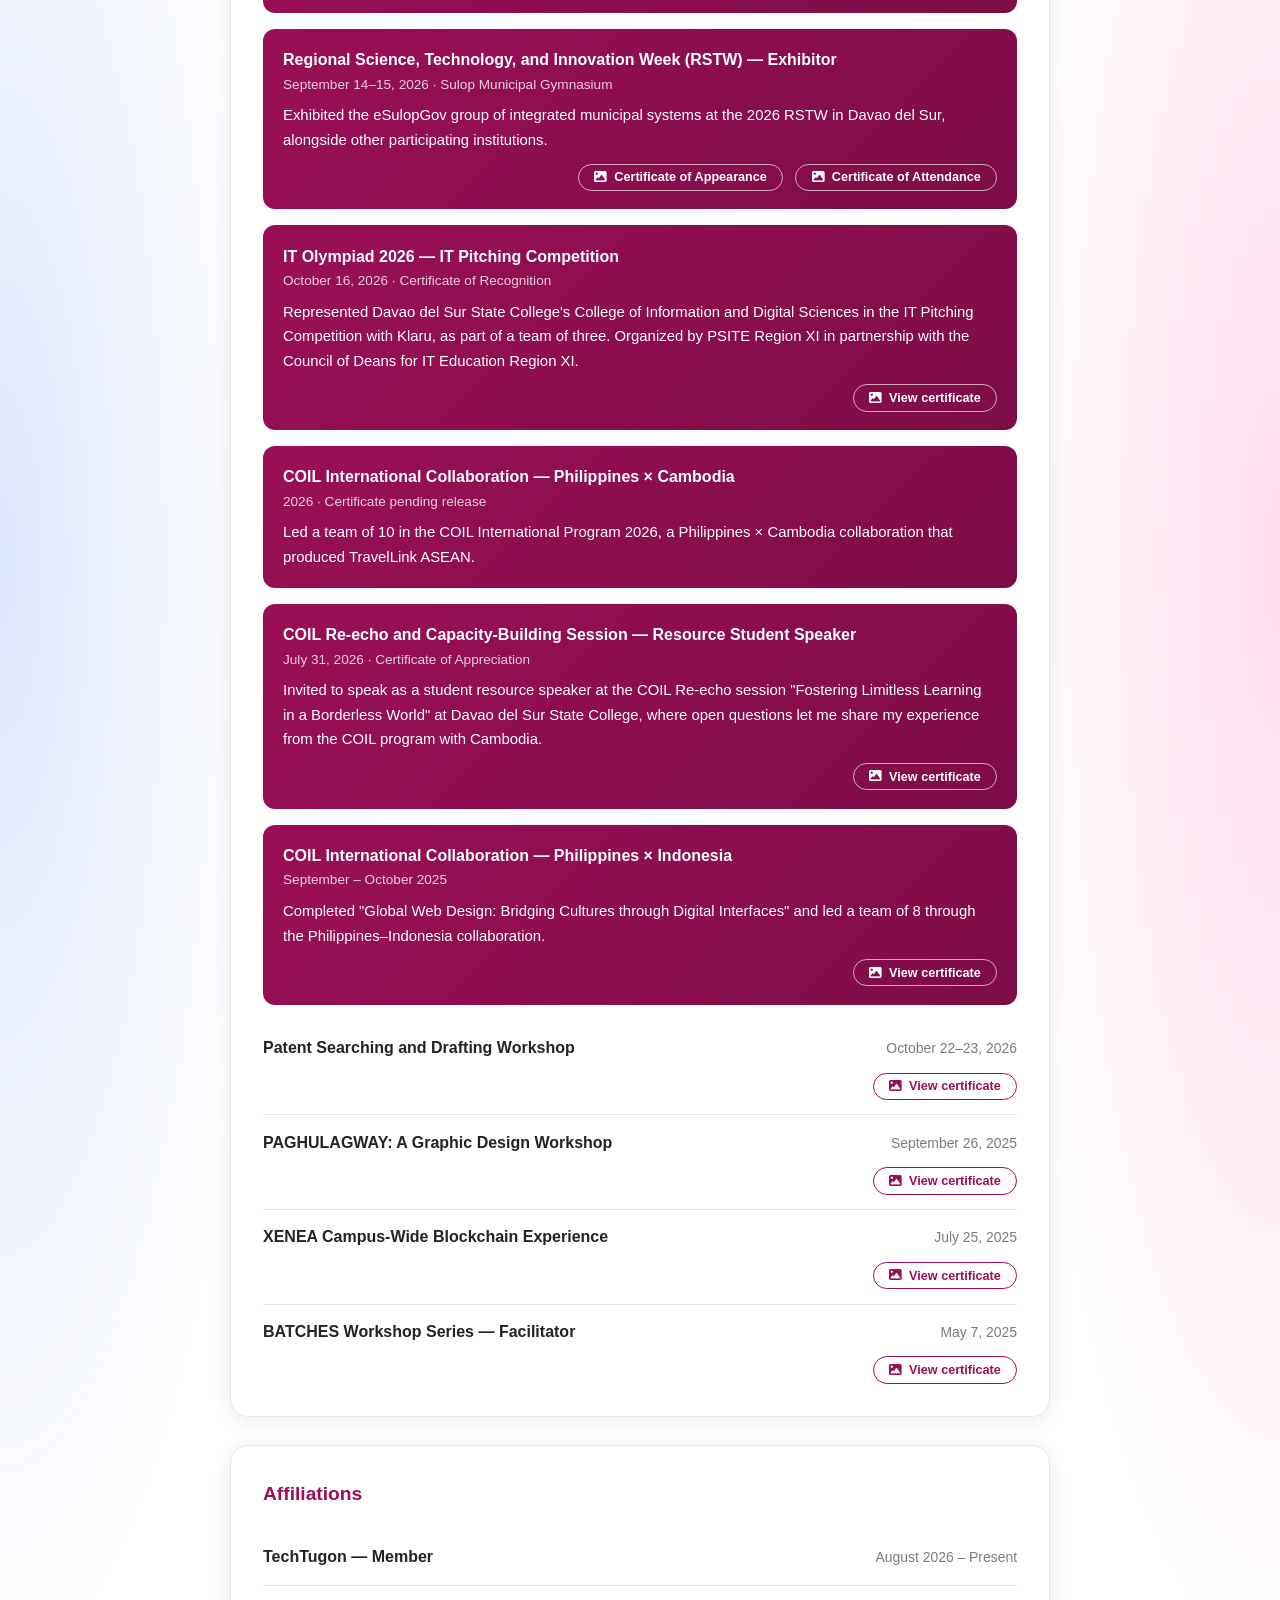
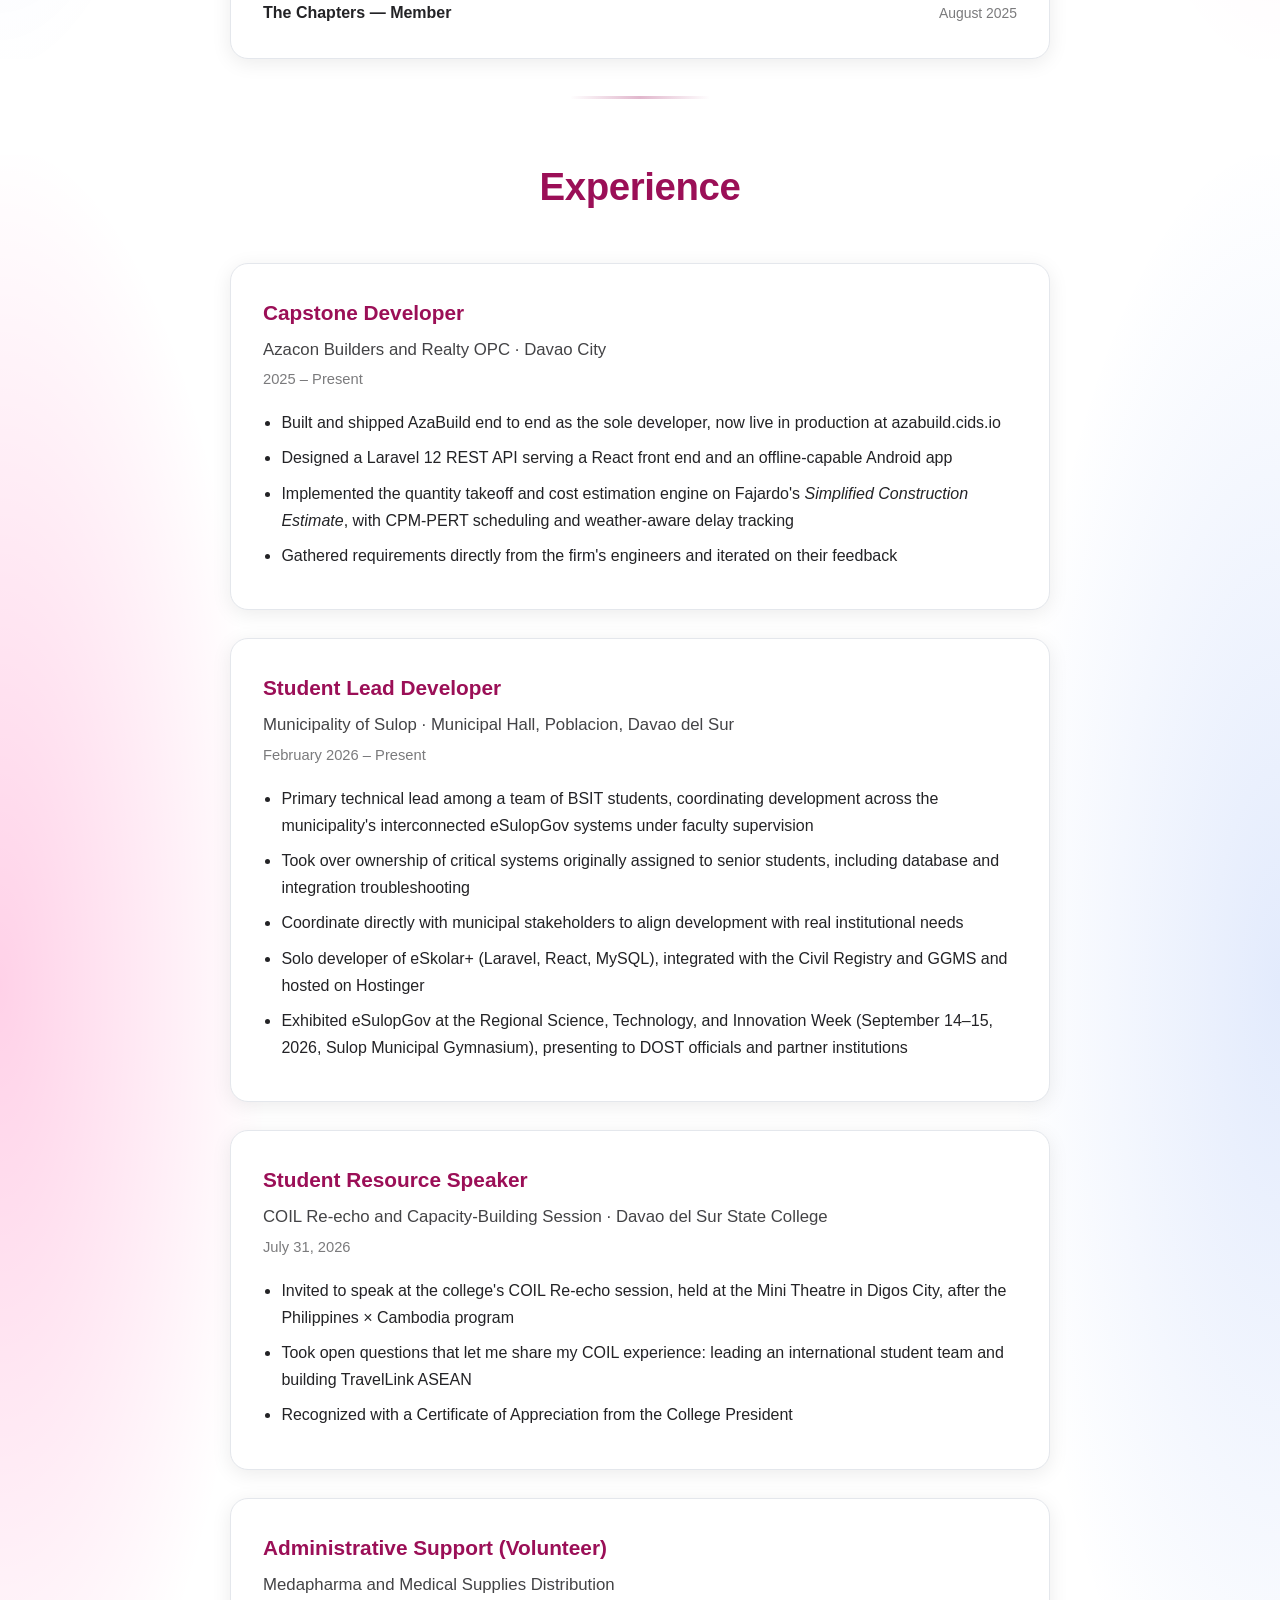
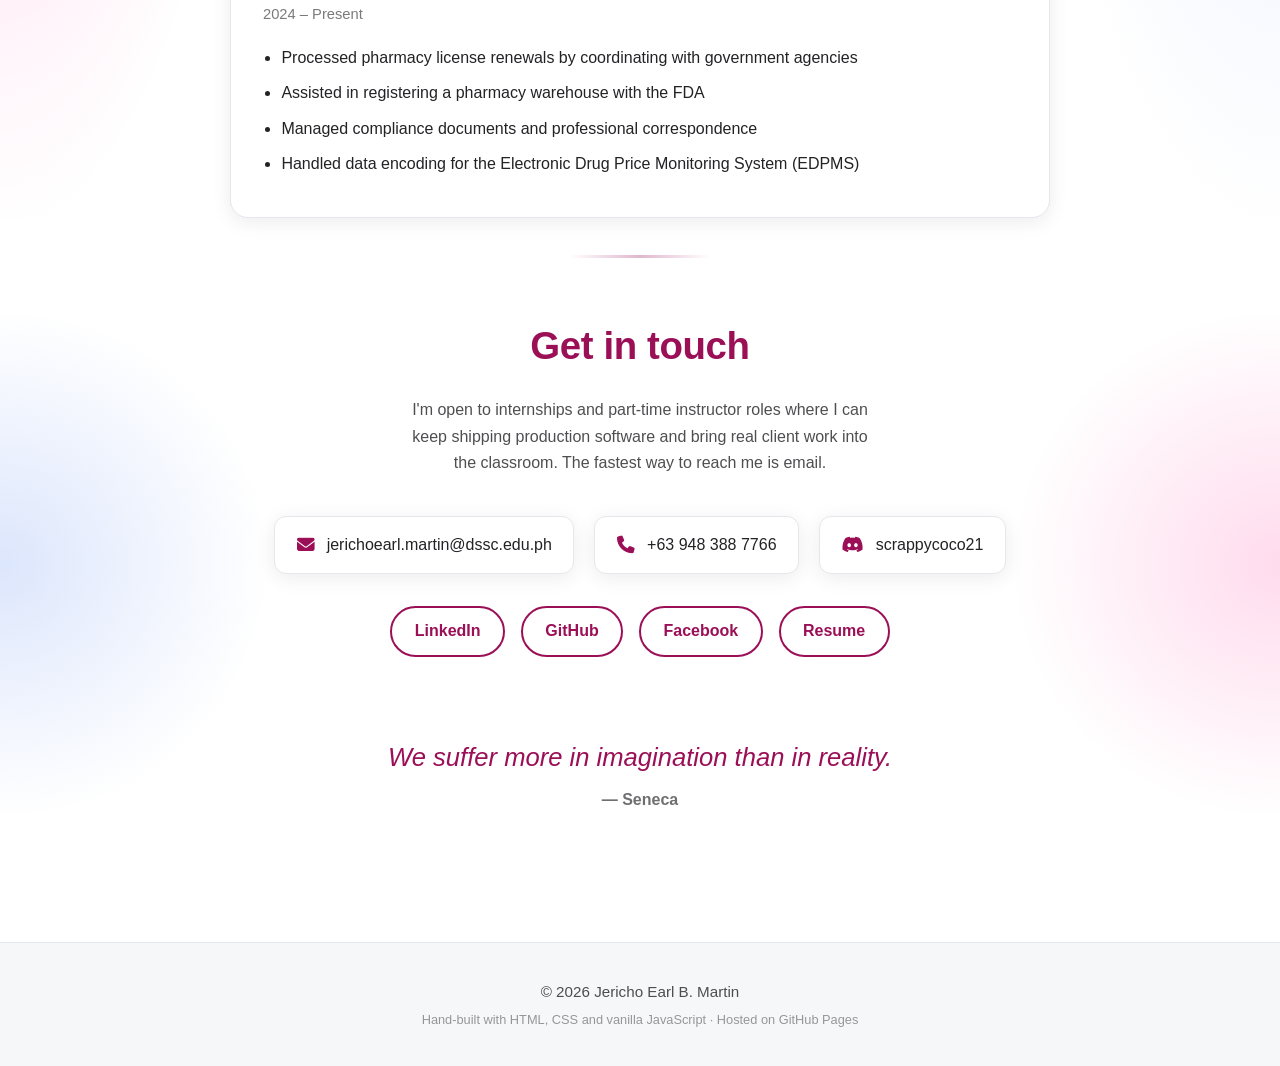
==== commit fc736440: "Add certificate for Patent Searching and Drafting Workshop" ====
--- a/index.html
+++ b/index.html
@@ -39,8 +39,7 @@
             <span class="nav-brand-sub">4th Year BSIT · Davao del Sur State College</span>
         </div>
 
-        <button class="nav-toggle" id="navToggle" aria-expanded="false" aria-controls="navLinks"
-            aria-label="Open menu">
+        <button class="nav-toggle" id="navToggle" aria-expanded="false" aria-controls="navLinks" aria-label="Open menu">
             <i class="fas fa-bars" aria-hidden="true"></i>
         </button>
 
@@ -84,8 +83,8 @@
         <!-- Hero -->
         <section class="hero section" id="hero">
             <div class="hero-content">
-                <img src="resource/profile/portrait.jpg" alt="Portrait of Jericho Earl B. Martin" class="profile-picture"
-                    width="250" height="250" fetchpriority="high">
+                <img src="resource/profile/portrait.jpg" alt="Portrait of Jericho Earl B. Martin"
+                    class="profile-picture" width="250" height="250" fetchpriority="high">
                 <h1>Jericho Earl B. Martin</h1>
                 <div class="status-badge">
                     <span class="status-dot" aria-hidden="true"></span>
@@ -120,7 +119,8 @@
                 </div>
 
                 <div class="hero-actions">
-                    <a href="resource/docs/resume.pdf" class="btn btn-primary" target="_blank" rel="noopener noreferrer">
+                    <a href="resource/docs/resume.pdf" class="btn btn-primary" target="_blank"
+                        rel="noopener noreferrer">
                         <i class="fas fa-file-arrow-down" aria-hidden="true"></i> View resume
                     </a>
                     <a href="mailto:jerichoearl.martin@dssc.edu.ph" class="btn btn-ghost">
@@ -140,10 +140,12 @@
                     <div class="project-carousel">
                         <div class="carousel-container" id="carousel-azabuild">
                             <div class="carousel-slide">
-                                <img src="resource/projects/azabuild/azabuild-1.webp" alt="AzaBuild project dashboard" loading="lazy">
-                            </div>
-                            <div class="carousel-slide">
-                                <img src="resource/projects/azabuild/azabuild-2.webp" alt="AzaBuild cost estimator screen" loading="lazy">
+                                <img src="resource/projects/azabuild/azabuild-1.webp" alt="AzaBuild project dashboard"
+                                    loading="lazy">
+                            </div>
+                            <div class="carousel-slide">
+                                <img src="resource/projects/azabuild/azabuild-2.webp"
+                                    alt="AzaBuild cost estimator screen" loading="lazy">
                             </div>
                         </div>
                         <button class="carousel-btn prev" data-carousel="azabuild" data-dir="-1"
@@ -175,7 +177,8 @@
                         <div class="project-links">
                             <a href="https://azabuild.cids.io" class="project-link" target="_blank"
                                 rel="noopener noreferrer">
-                                <i class="fas fa-arrow-up-right-from-square" aria-hidden="true"></i> Visit azabuild.cids.io
+                                <i class="fas fa-arrow-up-right-from-square" aria-hidden="true"></i> Visit
+                                azabuild.cids.io
                             </a>
                         </div>
                     </div>
@@ -186,10 +189,12 @@
                     <div class="project-carousel">
                         <div class="carousel-container" id="carousel-eskolar">
                             <div class="carousel-slide">
-                                <img src="resource/projects/eskolar/eskolar-1.webp" alt="eSkolar+ administrator dashboard" loading="lazy">
-                            </div>
-                            <div class="carousel-slide">
-                                <img src="resource/projects/eskolar/eskolar-2.webp" alt="eSkolar+ disbursements screen" loading="lazy">
+                                <img src="resource/projects/eskolar/eskolar-1.webp"
+                                    alt="eSkolar+ administrator dashboard" loading="lazy">
+                            </div>
+                            <div class="carousel-slide">
+                                <img src="resource/projects/eskolar/eskolar-2.webp" alt="eSkolar+ disbursements screen"
+                                    loading="lazy">
                             </div>
                         </div>
                         <button class="carousel-btn prev" data-carousel="eskolar" data-dir="-1"
@@ -200,7 +205,8 @@
                     </div>
                     <div class="project-content">
                         <span class="project-badge badge-live">
-                            <span class="live-dot" aria-hidden="true"></span> Live · Commissioned by the Municipality of Sulop
+                            <span class="live-dot" aria-hidden="true"></span> Live · Commissioned by the Municipality of
+                            Sulop
                         </span>
                         <h3 class="project-title">eSkolar+ (LSAS) — Scholarship Administration System</h3>
                         <div class="project-stats">
@@ -233,7 +239,8 @@
                             </a>
                             <a href="https://sulopcris.info/" class="project-link" target="_blank"
                                 rel="noopener noreferrer">
-                                <i class="fas fa-arrow-up-right-from-square" aria-hidden="true"></i> Visit sulopcris.info
+                                <i class="fas fa-arrow-up-right-from-square" aria-hidden="true"></i> Visit
+                                sulopcris.info
                             </a>
                         </div>
                     </div>
@@ -244,22 +251,34 @@
                     <div class="project-carousel">
                         <div class="carousel-container" id="carousel-klaru">
                             <div class="carousel-slide">
-                                <img src="resource/projects/klaru/klaru-1.webp" alt="Klaru home screen with a scan button, appointment shortcuts and recent results for family members" loading="lazy">
-                            </div>
-                            <div class="carousel-slide">
-                                <img src="resource/projects/klaru/klaru-2.webp" alt="Klaru scan screen with camera, gallery and PDF upload and optional questions before the test" loading="lazy">
-                            </div>
-                            <div class="carousel-slide">
-                                <img src="resource/projects/klaru/klaru-3.webp" alt="Klaru result screen showing a summary and Critical urgency flags for fasting glucose and HbA1c" loading="lazy">
-                            </div>
-                            <div class="carousel-slide">
-                                <img src="resource/projects/klaru/klaru-4.webp" alt="Klaru lab history with a fasting glucose trend chart and a doctor visit note" loading="lazy">
-                            </div>
-                            <div class="carousel-slide">
-                                <img src="resource/projects/klaru/klaru-5.webp" alt="Klaru teleconsult screen listing an available doctor with a request appointment button" loading="lazy">
-                            </div>
-                            <div class="carousel-slide">
-                                <img src="resource/projects/klaru/klaru-6.webp" alt="Klaru health-center portal review queue in Connected Mode preview with demo data" loading="lazy">
+                                <img src="resource/projects/klaru/klaru-1.webp"
+                                    alt="Klaru home screen with a scan button, appointment shortcuts and recent results for family members"
+                                    loading="lazy">
+                            </div>
+                            <div class="carousel-slide">
+                                <img src="resource/projects/klaru/klaru-2.webp"
+                                    alt="Klaru scan screen with camera, gallery and PDF upload and optional questions before the test"
+                                    loading="lazy">
+                            </div>
+                            <div class="carousel-slide">
+                                <img src="resource/projects/klaru/klaru-3.webp"
+                                    alt="Klaru result screen showing a summary and Critical urgency flags for fasting glucose and HbA1c"
+                                    loading="lazy">
+                            </div>
+                            <div class="carousel-slide">
+                                <img src="resource/projects/klaru/klaru-4.webp"
+                                    alt="Klaru lab history with a fasting glucose trend chart and a doctor visit note"
+                                    loading="lazy">
+                            </div>
+                            <div class="carousel-slide">
+                                <img src="resource/projects/klaru/klaru-5.webp"
+                                    alt="Klaru teleconsult screen listing an available doctor with a request appointment button"
+                                    loading="lazy">
+                            </div>
+                            <div class="carousel-slide">
+                                <img src="resource/projects/klaru/klaru-6.webp"
+                                    alt="Klaru health-center portal review queue in Connected Mode preview with demo data"
+                                    loading="lazy">
                             </div>
                         </div>
                         <button class="carousel-btn prev" data-carousel="klaru" data-dir="-1"
@@ -269,7 +288,8 @@
                         <div class="carousel-indicators" id="indicators-klaru"></div>
                     </div>
                     <div class="project-content">
-                        <span class="project-badge">🩺 Pitched at IT Olympiad Davao 2026 · Ateneo de Davao University</span>
+                        <span class="project-badge">🩺 Pitched at IT Olympiad Davao 2026 · Ateneo de Davao
+                            University</span>
                         <h3 class="project-title">Klaru — Lab Results, Explained in Your Language</h3>
                         <div class="project-stats">
                             <span>Bisaya · Filipino · English</span>
@@ -310,30 +330,32 @@
                     <div class="project-carousel">
                         <div class="carousel-container" id="carousel-travellink">
                             <div class="carousel-slide">
-                                <img src="resource/projects/travellink/travellink-1.webp" alt="TravelLink ASEAN homepage" loading="lazy">
-                            </div>
-                            <div class="carousel-slide">
-                                <img src="resource/projects/travellink/travellink-2.webp" alt="TravelLink ASEAN culinary guide"
-                                    loading="lazy">
-                            </div>
-                            <div class="carousel-slide">
-                                <img src="resource/projects/travellink/travellink-3.webp" alt="TravelLink ASEAN interactive map"
-                                    loading="lazy">
-                            </div>
-                            <div class="carousel-slide">
-                                <img src="resource/projects/travellink/travellink-4.webp" alt="TravelLink ASEAN culture shop"
-                                    loading="lazy">
-                            </div>
-                            <div class="carousel-slide">
-                                <img src="resource/projects/travellink/travellink-5.webp" alt="TravelLink ASEAN AI guide" loading="lazy">
-                            </div>
-                            <div class="carousel-slide">
-                                <img src="resource/projects/travellink/travellink-6.webp" alt="TravelLink ASEAN journey planner"
-                                    loading="lazy">
-                            </div>
-                            <div class="carousel-slide">
-                                <img src="resource/projects/travellink/travellink-7.webp" alt="TravelLink ASEAN travel essentials"
-                                    loading="lazy">
+                                <img src="resource/projects/travellink/travellink-1.webp"
+                                    alt="TravelLink ASEAN homepage" loading="lazy">
+                            </div>
+                            <div class="carousel-slide">
+                                <img src="resource/projects/travellink/travellink-2.webp"
+                                    alt="TravelLink ASEAN culinary guide" loading="lazy">
+                            </div>
+                            <div class="carousel-slide">
+                                <img src="resource/projects/travellink/travellink-3.webp"
+                                    alt="TravelLink ASEAN interactive map" loading="lazy">
+                            </div>
+                            <div class="carousel-slide">
+                                <img src="resource/projects/travellink/travellink-4.webp"
+                                    alt="TravelLink ASEAN culture shop" loading="lazy">
+                            </div>
+                            <div class="carousel-slide">
+                                <img src="resource/projects/travellink/travellink-5.webp"
+                                    alt="TravelLink ASEAN AI guide" loading="lazy">
+                            </div>
+                            <div class="carousel-slide">
+                                <img src="resource/projects/travellink/travellink-6.webp"
+                                    alt="TravelLink ASEAN journey planner" loading="lazy">
+                            </div>
+                            <div class="carousel-slide">
+                                <img src="resource/projects/travellink/travellink-7.webp"
+                                    alt="TravelLink ASEAN travel essentials" loading="lazy">
                             </div>
                         </div>
                         <button class="carousel-btn prev" data-carousel="travellink" data-dir="-1"
@@ -441,7 +463,8 @@
                         </div>
 
                         <div class="cert-item cert-highlight">
-                            <div class="cert-name">Regional Science, Technology, and Innovation Week (RSTW) — Exhibitor</div>
+                            <div class="cert-name">Regional Science, Technology, and Innovation Week (RSTW) — Exhibitor
+                            </div>
                             <div class="cert-date">September 14–15, 2026 · Sulop Municipal Gymnasium</div>
                             <p class="cert-blurb">
                                 Exhibited the eSulopGov group of integrated municipal systems at the 2026 RSTW in
@@ -463,8 +486,10 @@
                             <div class="cert-name">IT Olympiad 2026 — IT Pitching Competition</div>
                             <div class="cert-date">October 16, 2026 · Certificate of Recognition</div>
                             <p class="cert-blurb">
-                                Represented Davao del Sur State College's College of Information and Digital Sciences in the
-                                IT Pitching Competition with Klaru, as part of a team of three. Organized by PSITE Region XI in
+                                Represented Davao del Sur State College's College of Information and Digital Sciences in
+                                the
+                                IT Pitching Competition with Klaru, as part of a team of three. Organized by PSITE
+                                Region XI in
                                 partnership with the Council of Deans for IT Education Region XI.
                             </p>
                             <button class="cert-view-btn" type="button"
@@ -484,7 +509,8 @@
                         </div>
 
                         <div class="cert-item cert-highlight">
-                            <div class="cert-name">COIL Re-echo and Capacity-Building Session — Resource Student Speaker</div>
+                            <div class="cert-name">COIL Re-echo and Capacity-Building Session — Resource Student Speaker
+                            </div>
                             <div class="cert-date">July 31, 2026 · Certificate of Appreciation</div>
                             <p class="cert-blurb">
                                 Invited to speak as a student resource speaker at the COIL Re-echo session
@@ -492,8 +518,7 @@
                                 College, where open questions let me share my experience from the COIL program with
                                 Cambodia.
                             </p>
-                            <button class="cert-view-btn" type="button"
-                                data-cert-src="resource/certs/cert-re-echo.webp"
+                            <button class="cert-view-btn" type="button" data-cert-src="resource/certs/cert-re-echo.webp"
                                 data-cert-caption="COIL Re-echo and Capacity-Building Session · Resource Student Speaker · July 31, 2026">
                                 <i class="fas fa-image" aria-hidden="true"></i> View certificate
                             </button>
@@ -515,6 +540,18 @@
 
                         <div class="cert-item">
                             <div class="cert-row">
+                                <span class="cert-name">Patent Searching and Drafting Workshop</span>
+                                <span class="cert-date">October 22–23, 2026</span>
+                            </div>
+                            <button class="cert-view-btn" type="button"
+                                data-cert-src="resource/certs/cert-patent-workshop.jpg"
+                                data-cert-caption="Certificate of Appreciation — Patent Searching and Drafting Workshop · October 22–23, 2026">
+                                <i class="fas fa-image" aria-hidden="true"></i> View certificate
+                            </button>
+                        </div>
+
+                        <div class="cert-item">
+                            <div class="cert-row">
                                 <span class="cert-name">PAGHULAGWAY: A Graphic Design Workshop</span>
                                 <span class="cert-date">September 26, 2025</span>
                             </div>
@@ -530,8 +567,7 @@
                                 <span class="cert-name">XENEA Campus-Wide Blockchain Experience</span>
                                 <span class="cert-date">July 25, 2025</span>
                             </div>
-                            <button class="cert-view-btn" type="button"
-                                data-cert-src="resource/certs/cert-xenea.jpg"
+                            <button class="cert-view-btn" type="button" data-cert-src="resource/certs/cert-xenea.jpg"
                                 data-cert-caption="XENEA Campus-Wide Blockchain Experience · July 25, 2025">
                                 <i class="fas fa-image" aria-hidden="true"></i> View certificate
                             </button>
@@ -542,8 +578,7 @@
                                 <span class="cert-name">BATCHES Workshop Series — Facilitator</span>
                                 <span class="cert-date">May 7, 2025</span>
                             </div>
-                            <button class="cert-view-btn" type="button"
-                                data-cert-src="resource/certs/cert-batches.jpg"
+                            <button class="cert-view-btn" type="button" data-cert-src="resource/certs/cert-batches.jpg"
                                 data-cert-caption="BATCHES Workshop Series · May 7, 2025">
                                 <i class="fas fa-image" aria-hidden="true"></i> View certificate
                             </button>
@@ -593,7 +628,8 @@
                                 Android app</li>
                             <li>Implemented the quantity takeoff and cost estimation engine on Fajardo's
                                 <em>Simplified Construction Estimate</em>, with CPM-PERT scheduling and weather-aware
-                                delay tracking</li>
+                                delay tracking
+                            </li>
                             <li>Gathered requirements directly from the firm's engineers and iterated on their
                                 feedback</li>
                         </ul>
@@ -603,7 +639,8 @@
                 <div class="experience-item">
                     <div class="experience-header">
                         <div class="experience-title">Student Lead Developer</div>
-                        <div class="experience-company">Municipality of Sulop · Municipal Hall, Poblacion, Davao del Sur</div>
+                        <div class="experience-company">Municipality of Sulop · Municipal Hall, Poblacion, Davao del Sur
+                        </div>
                         <div class="experience-date">February 2026 – Present</div>
                     </div>
                     <div class="experience-description">
@@ -626,7 +663,8 @@
                 <div class="experience-item">
                     <div class="experience-header">
                         <div class="experience-title">Student Resource Speaker</div>
-                        <div class="experience-company">COIL Re-echo and Capacity-Building Session · Davao del Sur State College</div>
+                        <div class="experience-company">COIL Re-echo and Capacity-Building Session · Davao del Sur State
+                            College</div>
                         <div class="experience-date">July 31, 2026</div>
                     </div>
                     <div class="experience-description">
